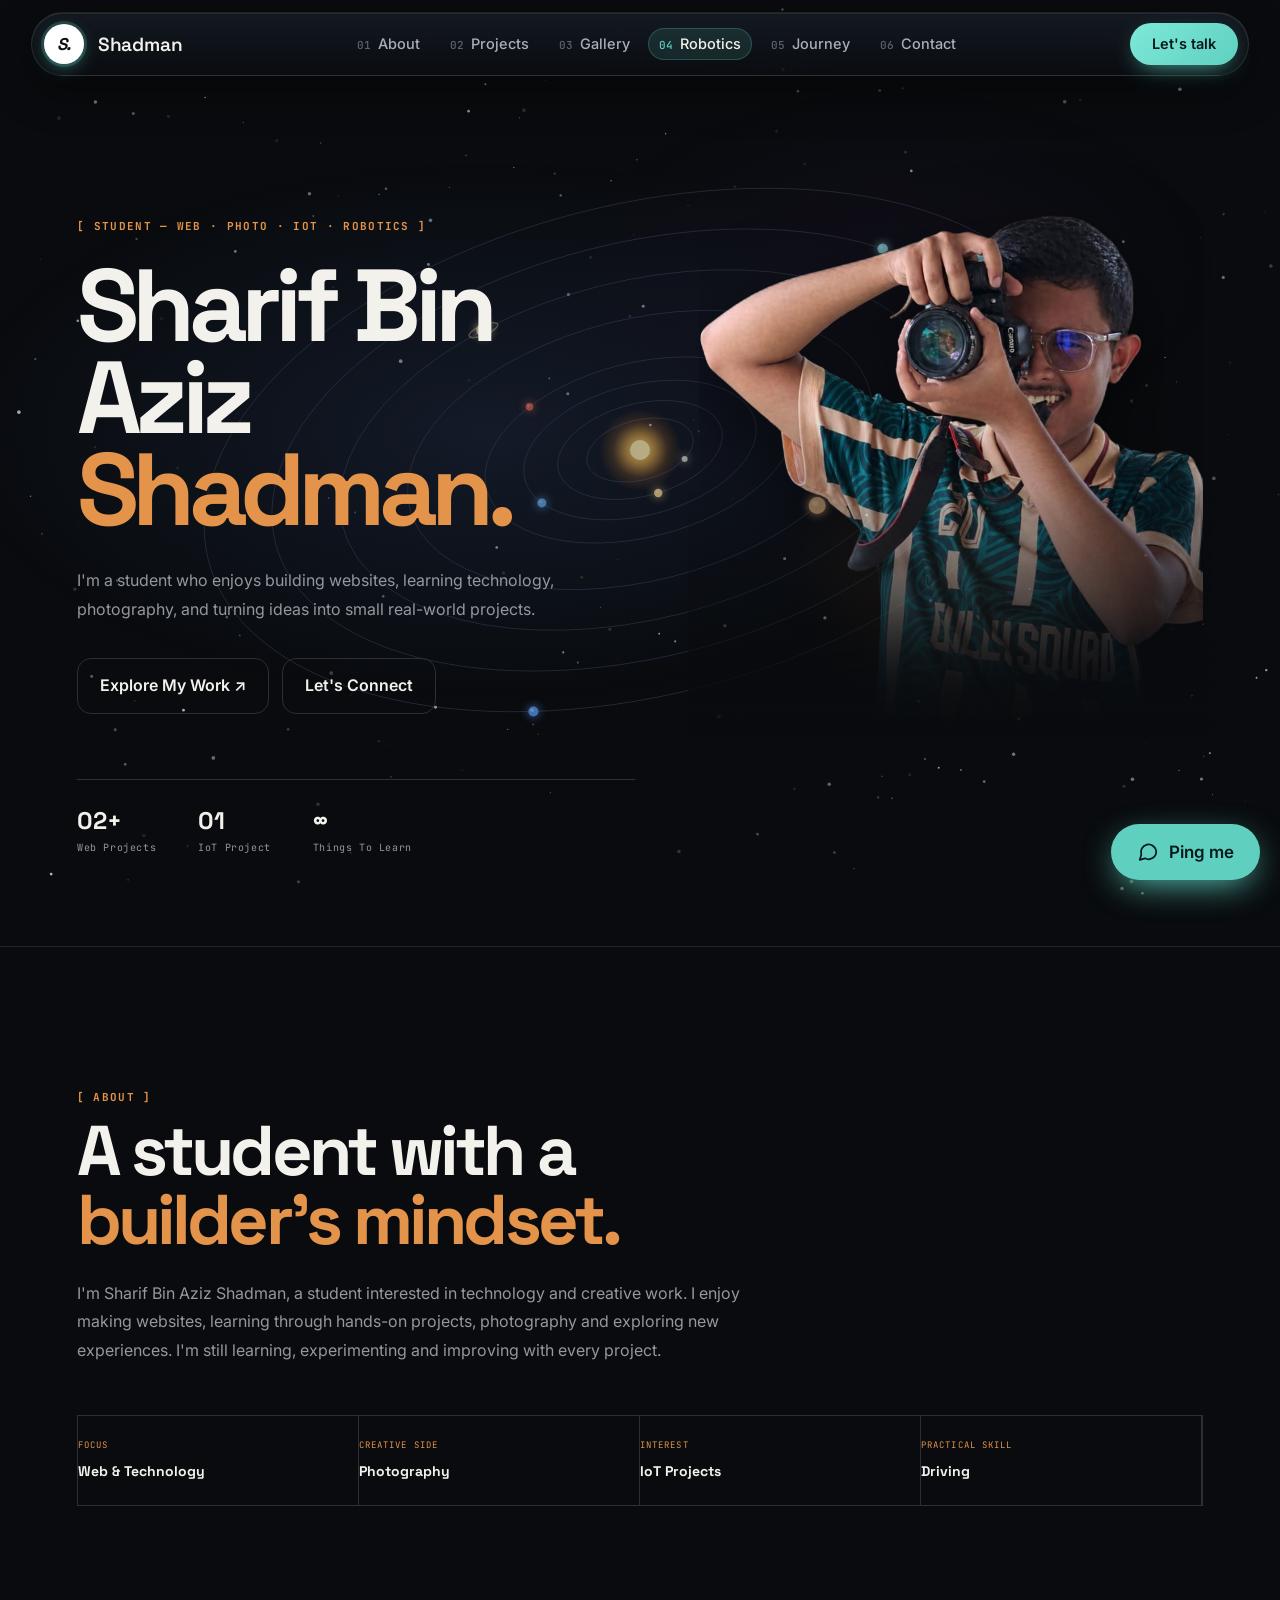
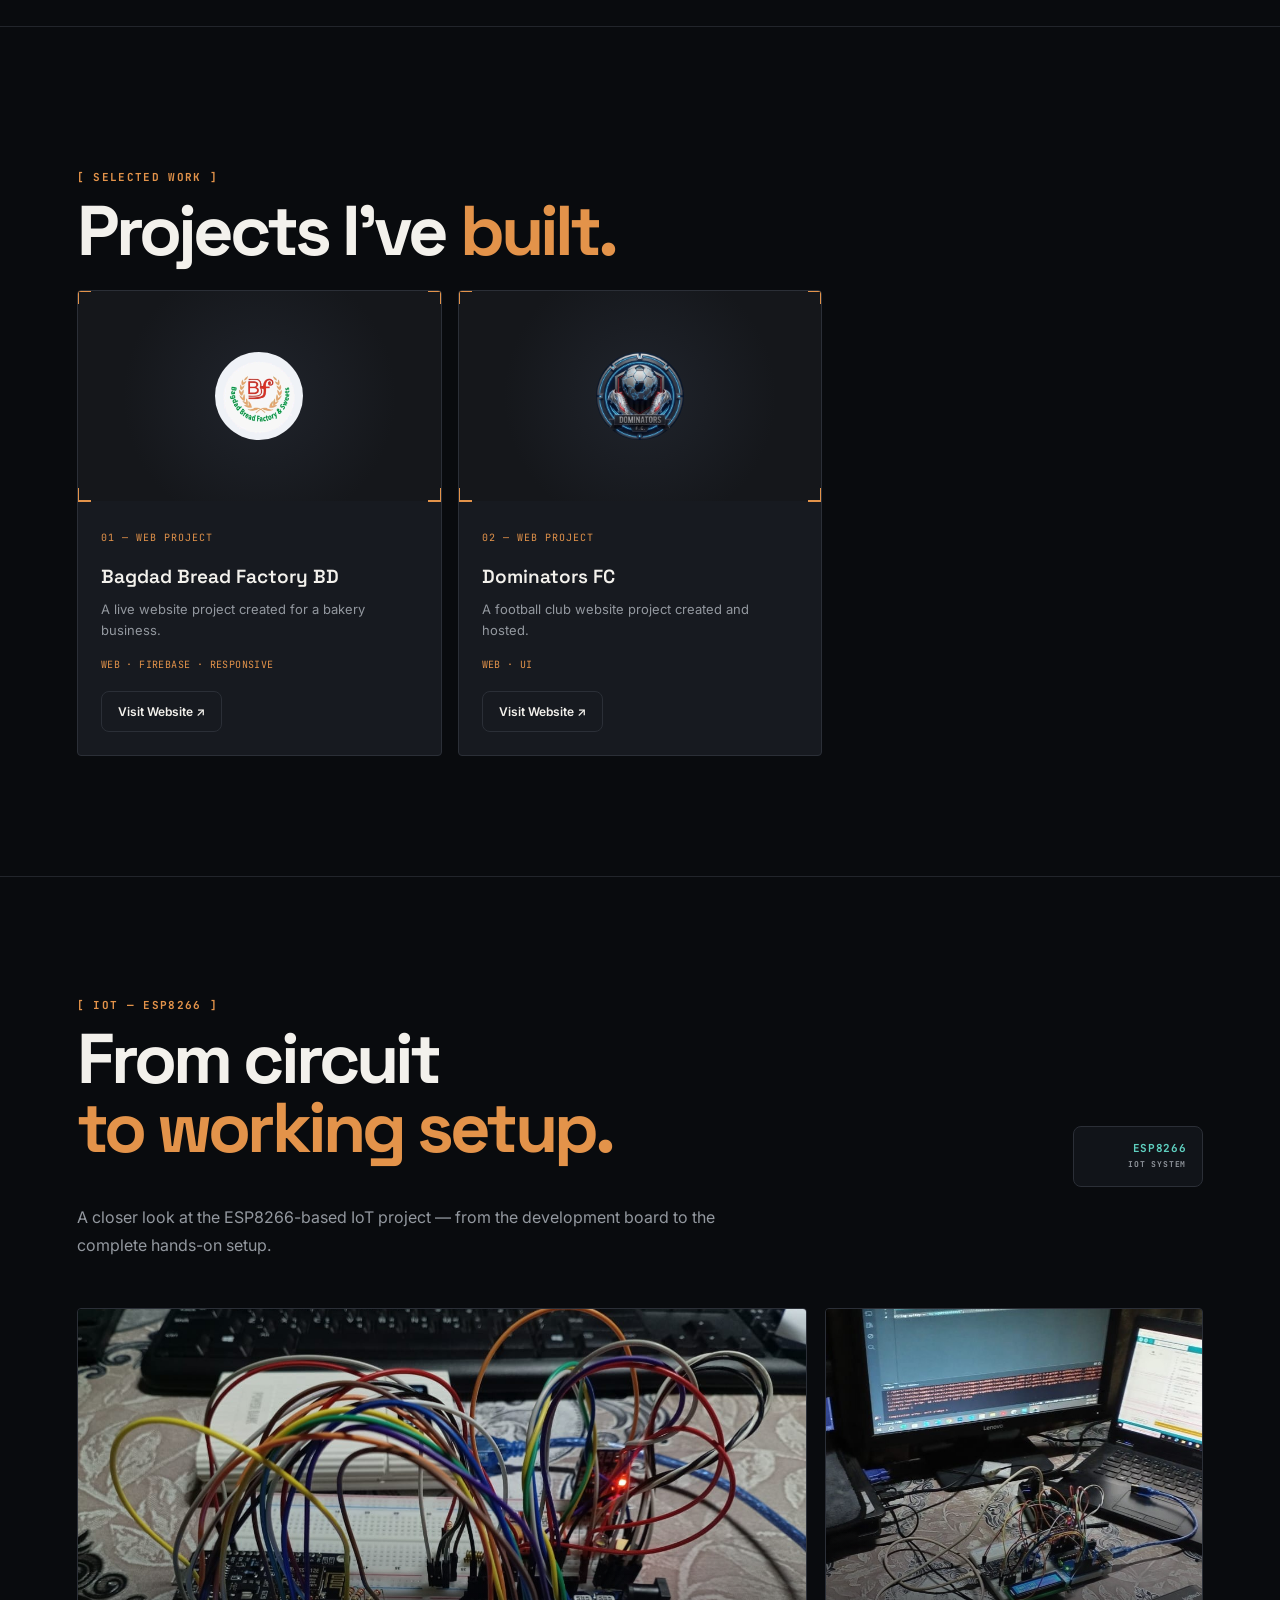
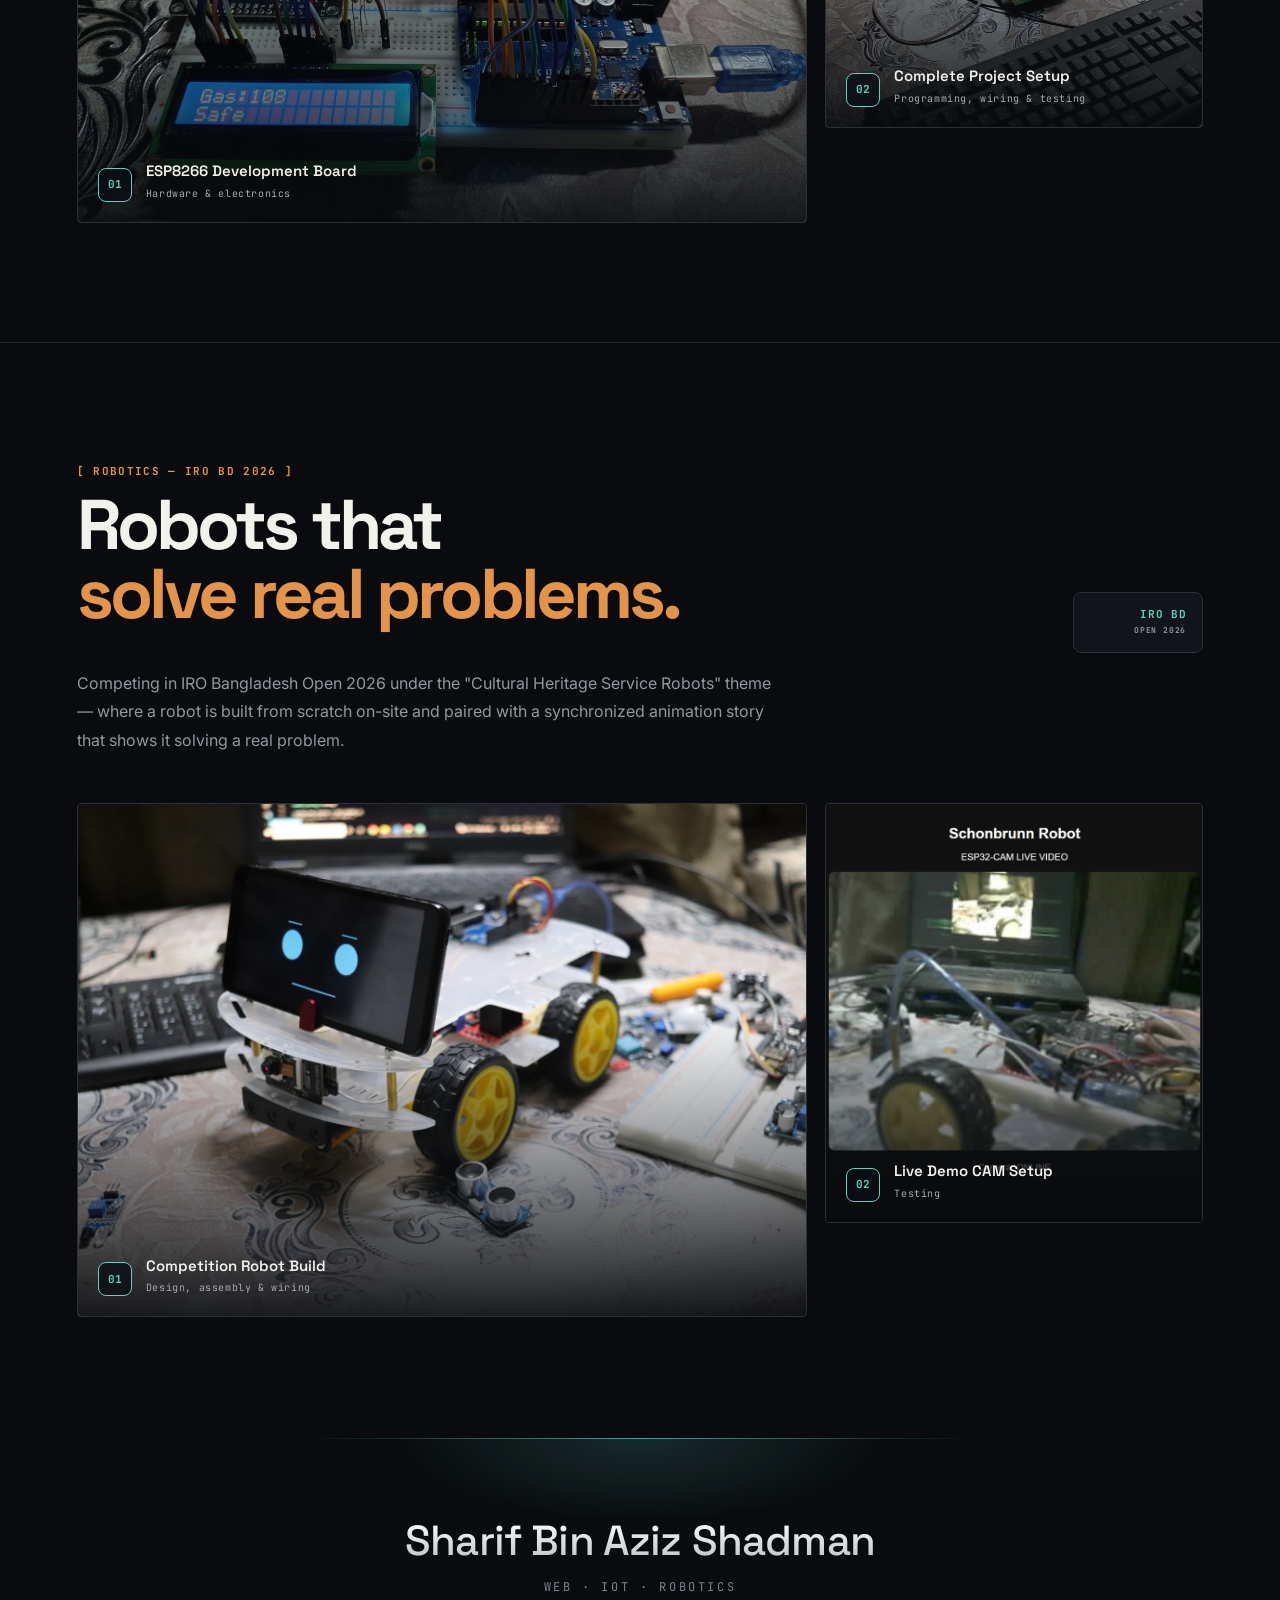
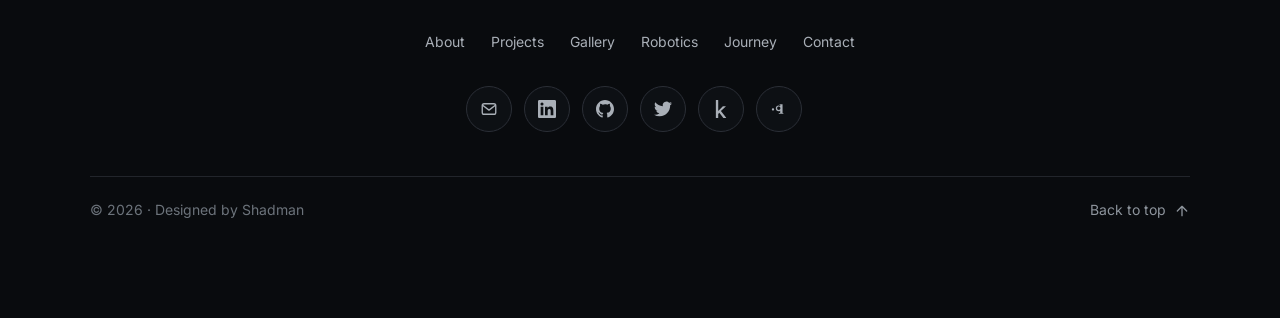
==== Web file/index.html @ 9c775847 "Add files via upload" ====
<!doctype html>
<html lang="en">
<head>
  <meta charset="utf-8">
  <meta
    name="viewport"
    content="width=device-width,initial-scale=1,viewport-fit=cover"
  >

  <!-- SEO Title -->
  <title>Sharif Bin Aziz Shadman · Student · Web, IoT &amp; Robotics</title>

  <!-- SEO Description -->
  <meta
    name="description"
    content="Sharif Bin Aziz Shadman — Student from Bangladesh building websites, IoT projects and robots. Competing in IRO Bangladesh Open 2026 with a heritage service robot."
  >

  <!-- Keywords -->
  <meta
    name="keywords"
    content="Sharif Bin Aziz Shadman, Shadman Sharif, Shadman, student, Bangladesh student, web development, web developer, IoT, Internet of Things, robotics, robotics projects, programming, photography, technology projects, portfolio"
  >

  <!-- Author & Robots -->
  <meta name="author" content="Sharif Bin Aziz Shadman">
  <meta name="googlebot" content="index, follow, max-snippet:-1, max-image-preview:large, max-video-preview:-1">
  <meta name="bingbot" content="index, follow">
  <meta name="theme-color" content="#121417">
  <meta name="color-scheme" content="dark">
  <meta name="format-detection" content="telephone=no">
  <meta
    name="robots"
    content="index, follow, max-image-preview:large"
  >

  <!-- Canonical URL -->
  <link
    rel="canonical"
    href="https://sharifbinaziz.web.app/"
  >
  <!-- Site favicon: one stable, crawlable PNG URL for search engines and browsers -->
  <link rel="icon" type="image/png" sizes="192x192" href="/favicon.png">
  <link rel="icon" type="image/png" sizes="48x48" href="/img/favicon-48.png">
  <link rel="shortcut icon" href="/favicon.ico">
  <link rel="apple-touch-icon" sizes="180x180" href="/img/apple-touch-icon.png">
<!-- Open Graph -->
  <meta property="og:type" content="profile">
  <meta
    property="og:title"
    content="Sharif Bin Aziz Shadman · Student · Web, IoT &amp; Robotics"
  >
  <meta
    property="og:description"
    content="Sharif Bin Aziz Shadman — Student from Bangladesh building websites, IoT projects and robots. Competing in IRO Bangladesh Open 2026 with a heritage service robot."
  >
  <meta
    property="og:image"
    content="https://sharifbinaziz.web.app/img/profile-transparent.webp"
  >
  <meta
    property="og:url"
    content="https://sharifbinaziz.web.app/"
  >
  <meta
    property="og:site_name"
    content="Sharif Bin Aziz Shadman"
  >
  <meta property="og:locale" content="en_US">
  <meta property="profile:first_name" content="Sharif Bin Aziz">
  <meta property="profile:last_name" content="Shadman">

  <!-- Twitter / X -->
  <meta
    name="twitter:card"
    content="summary_large_image"
  >
  <meta
    name="twitter:title"
    content="Sharif Bin Aziz Shadman · Student · Web, IoT &amp; Robotics"
  >
  <meta
    name="twitter:description"
    content="Sharif Bin Aziz Shadman — Student from Bangladesh building websites, IoT projects and robots. Competing in IRO Bangladesh Open 2026 with a heritage service robot."
  >
  <meta
    name="twitter:image"
    content="https://sharifbinaziz.web.app/img/profile-transparent.webp"
  >

  <!-- Google Fonts -->
  <link rel="preconnect" href="https://fonts.googleapis.com">
  <link rel="preconnect" href="https://fonts.gstatic.com" crossorigin>

  <link
    href="https://fonts.googleapis.com/css2?family=Inter:wght@400;500;600;700&family=Space+Grotesk:wght@500;600;700&family=JetBrains+Mono:wght@400;500;700&display=swap"
    rel="stylesheet"
  >

  <!-- Main CSS -->
  <link
    rel="stylesheet"
    href="css/style.css"
  >
<link rel="stylesheet" href="css/chrome.css">

  <!-- Person Structured Data -->
  <script type="application/ld+json">
  {
    "@context": "https://schema.org",
    "@type": "Person",
    "@id": "https://sharifbinaziz.web.app/#person",
    "name": "Sharif Bin Aziz Shadman",
    "alternateName": ["Shadman Sharif", "Shadman"],
    "url": "https://sharifbinaziz.web.app/",
    "mainEntityOfPage": {"@id": "https://sharifbinaziz.web.app/#profile"},
    "image": "https://sharifbinaziz.web.app/img/profile.jpg",
    "jobTitle": "Student",
    "nationality": {"@type": "Country", "name": "Bangladesh"},
    "address": {"@type": "PostalAddress", "addressCountry": "BD"},
    "description": "Student from Bangladesh interested in web development, IoT, robotics, photography, and technology projects.",
    "knowsAbout": [
      "Web development",
      "Internet of Things",
      "Robotics",
      "Programming",
      "Photography",
      "Technology projects"
    ],
    "sameAs": [
      "https://github.com/shadman-sharif",
      "https://www.linkedin.com/in/shadmansharif20",
      "https://x.com/shadmansuiii"
    ]
  }
  </script>

  <!-- Portfolio / project structured data -->
  <script type="application/ld+json">
  {
    "@context": "https://schema.org",
    "@type": "ProfilePage",
    "@id": "https://sharifbinaziz.web.app/#profile",
    "url": "https://sharifbinaziz.web.app/",
    "name": "Sharif Bin Aziz Shadman Portfolio",
    "dateModified": "2026-09-24",
    "isPartOf": {"@id": "https://sharifbinaziz.web.app/#website"},
    "mainEntity": {"@id": "https://sharifbinaziz.web.app/#person"}
  }
  </script>

  <!-- Website Structured Data -->
  <script type="application/ld+json">
  {
    "@context": "https://schema.org",
    "@type": "WebSite",
    "@id": "https://sharifbinaziz.web.app/#website",
    "url": "https://sharifbinaziz.web.app/",
    "name": "Sharif Bin Aziz Shadman",
    "alternateName": [
      "Shadman Sharif",
      "Shadman",
      "sharifbinaziz.web.app"
    ],
    "inLanguage": "en",
    "publisher": {"@id": "https://sharifbinaziz.web.app/#person"},
    "description": "Sharif Bin Aziz Shadman — Student from Bangladesh building websites, IoT projects and robots."
  }
  </script>

</head>
<body>
<a class="skip-link" href="#main-content">Skip to content</a>

<div id="progress"></div>
<div class="grid-bg"></div>
<canvas id="network"></canvas>
<div class="space-bg" aria-hidden="true"></div>

<header class="site-header">
  <div class="site-header__bar">
    <a class="site-brand" href="#home" aria-label="Sharif Shadman, home">
      <span class="site-brand__mark" aria-hidden="true">S.</span>
      <span class="site-brand__name">Shadman</span>
      <span class="site-brand__tag">WEB · IOT</span>
    </a>
    <nav class="site-nav" id="site-navigation" aria-label="Main"><a href="#about"><span>01</span>About</a><a href="#projects"><span>02</span>Projects</a><a href="journey.html#gallery"><span>03</span>Gallery</a><a href="#robotics"><span>04</span>Robotics</a><a href="journey.html#articles"><span>05</span>Journey</a><a href="#contact"><span>06</span>Contact</a><a class="site-nav__cta" href="#contact">Let's talk</a></nav>
    <a class="site-cta" href="#contact">Let's talk</a>
    <button class="site-toggle" type="button" aria-label="Open navigation menu" aria-expanded="false" aria-controls="site-navigation">
      <svg class="bars" viewBox="0 0 24 24" fill="none" stroke="currentColor" stroke-width="2" stroke-linecap="round"><path d="M4 7h16M4 12h16M4 17h16"/></svg>
      <svg class="x" viewBox="0 0 24 24" fill="none" stroke="currentColor" stroke-width="2" stroke-linecap="round"><path d="m6 6 12 12M18 6 6 18"/></svg>
    </button>
  </div>
</header>


<main id="main-content">
<section id="home" class="hero">

<div class="hero-copy">
<p class="eyebrow">[ STUDENT — WEB · PHOTO · IOT · ROBOTICS ]</p>
<h1>Sharif Bin Aziz<br><span>Shadman.</span></h1>
<p class="lead">I'm a student who enjoys building websites, learning technology, photography, and turning ideas into small real-world projects.</p>
<div class="actions"><a class="btn primary" href="#projects">Explore My Work ↗</a><a class="btn ghost" href="#contact">Let's Connect</a></div>
<div class="stats"><div><b>02+</b><span>Web Projects</span></div><div><b>01</b><span>IoT Project</span></div><div><b>∞</b><span>Things To Learn</span></div></div>
</div>
<div class="hero-visual reveal">
<div class="hero-portrait-wrap">
<img class="hero-portrait" src="img/profile-transparent.webp" alt="Sharif Bin Aziz Shadman holding a camera" fetchpriority="high" decoding="async">
</div>
</div>
</section>

<section id="about" class="section reveal"><p class="eyebrow">[ ABOUT ]</p><h2>A student with a<br><span>builder's mindset.</span></h2>
<p class="wide">I'm Sharif Bin Aziz Shadman, a student interested in technology and creative work. I enjoy making websites, learning through hands-on projects, photography and exploring new experiences. I'm still learning, experimenting and improving with every project.</p>
<div class="info"><div><small>FOCUS</small><b>Web &amp; Technology</b></div><div><small>CREATIVE SIDE</small><b>Photography</b></div><div><small>INTEREST</small><b>IoT Projects</b></div><div><small>PRACTICAL SKILL</small><b>Driving</b></div></div></section>

<section id="projects" class="section">
<p class="eyebrow reveal">[ SELECTED WORK ]</p>
<h2 class="reveal">Projects I've <span>built.</span></h2>
<div class="projects">
<article class="project reveal">
<div class="art"><img loading="lazy" decoding="async" src="img/bagdad-bread-factory-logo.png" alt="Bagdad Bread Factory & Sweets logo" style="width:88px;height:88px;object-fit:contain;border-radius:50%">
<span class="corner tl"></span><span class="corner tr"></span><span class="corner bl"></span><span class="corner br"></span></div>
<div class="body">
<small>01 — WEB PROJECT</small>
<h3>Bagdad Bread Factory BD</h3>
<p>A live website project created for a bakery business.</p>
<div class="tags">WEB · FIREBASE · RESPONSIVE</div>
<a class="proj-btn" href="https://bagdadbreadfactorybd.web.app/" target="_blank" rel="noopener">Visit Website ↗</a>
</div>
</article>
<article class="project reveal">
<div class="art"><img loading="lazy" decoding="async" src="img/dominators-fc-logo.jpg" alt="Dominators FC logo" style="width:88px;height:88px;object-fit:cover;border-radius:50%">
<span class="corner tl"></span><span class="corner tr"></span><span class="corner bl"></span><span class="corner br"></span></div>
<div class="body">
<small>02 — WEB PROJECT</small>
<h3>Dominators FC</h3>
<p>A football club website project created and hosted.</p>
<div class="tags">WEB · UI</div>
<a class="proj-btn" href="https://dominatorsfcbd.web.app/" target="_blank" rel="noopener">Visit Website ↗</a>
</div>
</article>
</div>
</section>

<section id="iot-showcase" class="section iot-showcase">
<div class="iot-heading reveal">
<div><p class="eyebrow cyan-text">[ IOT — ESP8266 ]</p><h2>From circuit<br><span>to working setup.</span></h2></div>
<div class="iot-label">ESP8266<br><span>IOT SYSTEM</span></div>
</div>
<p class="wide reveal">A closer look at the ESP8266-based IoT project — from the development board to the complete hands-on setup.</p>
<div class="iot-gallery">
<figure class="iot-main reveal">
<div class="iot-image"><img loading="lazy" decoding="async" src="img/iot-esp8266.jpg" alt="IoT development board"></div>
<figcaption><div class="iot-index">01</div><div><b>ESP8266 Development Board</b><small>Hardware &amp; electronics</small></div></figcaption>
</figure>
<figure class="iot-side reveal">
<div class="iot-image"><img loading="lazy" decoding="async" src="img/iot-project-setup.jpg" alt="IoT project setup with computer and electronics"></div>
<figcaption><div class="iot-index">02</div><div><b>Complete Project Setup</b><small>Programming, wiring &amp; testing</small></div></figcaption>
</figure>
</div>
</section>

<section id="robotics" class="section iot-showcase">
<div class="iot-heading reveal">
<div><p class="eyebrow cyan-text">[ ROBOTICS — IRO BD 2026 ]</p><h2>Robots that<br><span>solve real problems.</span></h2></div>
<div class="iot-label">IRO BD<br><span>OPEN 2026</span></div>
</div>
<p class="wide reveal">Competing in IRO Bangladesh Open 2026 under the "Cultural Heritage Service Robots" theme — where a robot is built from scratch on-site and paired with a synchronized animation story that shows it solving a real problem.</p>
<div class="iot-gallery">
<figure class="iot-main reveal">
<div class="iot-image"><img loading="lazy" decoding="async" src="img/robotics-build.jpg" alt="Robotics competition build in progress"></div>
<figcaption><div class="iot-index">01</div><div><b>Competition Robot Build</b><small>Design, assembly &amp; wiring</small></div></figcaption>
</figure>
<figure class="iot-side reveal">
<div class="iot-image"><img loading="lazy" decoding="async" src="img/robotics-demo.jpg" alt="Robotics project demo setup"></div>
<figcaption><div class="iot-index">02</div><div><b>Live Demo CAM Setup</b><small>Testing</small></div></figcaption>
</figure>
</div>
</section>







</main>
<footer class="site-footer" id="contact">

  <p class="site-footer__name">Sharif Bin Aziz Shadman</p>
  <p class="site-footer__role">Web · IoT · Robotics</p>
 
  <nav class="site-footer__nav" aria-label="Footer"><a href="#about">About</a><a href="#projects">Projects</a><a href="journey.html#gallery">Gallery</a><a href="#robotics">Robotics</a><a href="journey.html#articles">Journey</a><a href="#contact">Contact</a></nav>
  <ul class="site-footer__social"><li><a href="mailto:sha.dmanspie@gmail.com" aria-label="Email"><svg viewBox="0 0 24 24" fill="none" stroke="currentColor" stroke-width="1.8" stroke-linecap="round" stroke-linejoin="round" aria-hidden="true"><rect x="3" y="5" width="18" height="14" rx="2.5"/><path d="m3.5 7 8.5 6.5L20.5 7"/></svg></a></li><li><a href="https://www.linkedin.com/in/shadmansharif20" target="_blank" rel="noopener noreferrer" aria-label="LinkedIn"><svg viewBox="0 0 24 24"  fill="currentColor" aria-hidden="true"><path d="M20.447 20.452h-3.554v-5.569c0-1.328-.027-3.037-1.852-3.037-1.853 0-2.136 1.445-2.136 2.939v5.667H9.351V9h3.414v1.561h.046c.477-.9 1.637-1.85 3.37-1.85 3.601 0 4.267 2.37 4.267 5.455v6.286zM5.337 7.433a2.062 2.062 0 01-2.063-2.065 2.064 2.064 0 112.063 2.065zm1.782 13.019H3.555V9h3.564v11.452zM22.225 0H1.771C.792 0 0 .774 0 1.729v20.542C0 23.227.792 24 1.771 24h20.451C23.2 24 24 23.227 24 22.271V1.729C24 .774 23.2 0 22.222 0h.003z"/></svg></a></li><li><a href="https://github.com/shadman-sharif" target="_blank" rel="noopener noreferrer" aria-label="GitHub"><svg viewBox="0 0 24 24"  fill="currentColor" aria-hidden="true"><path d="M12 0C5.374 0 0 5.373 0 12c0 5.302 3.438 9.8 8.207 11.387.599.111.793-.261.793-.577v-2.234c-3.338.726-4.033-1.416-4.033-1.416-.546-1.387-1.333-1.756-1.333-1.756-1.089-.745.083-.729.083-.729 1.205.084 1.839 1.237 1.839 1.237 1.07 1.834 2.807 1.304 3.492.997.107-.775.418-1.305.762-1.604-2.665-.305-5.467-1.334-5.467-5.931 0-1.311.469-2.381 1.236-3.221-.124-.303-.535-1.524.117-3.176 0 0 1.008-.322 3.301 1.23A11.509 11.509 0 0112 5.803c1.02.005 2.047.138 3.006.404 2.291-1.552 3.297-1.23 3.297-1.23.653 1.653.242 2.874.118 3.176.77.84 1.235 1.911 1.235 3.221 0 4.609-2.807 5.624-5.479 5.921.43.372.823 1.102.823 2.222v3.293c0 .319.192.694.801.576C20.566 21.797 24 17.3 24 12c0-6.627-5.373-12-12-12z"/></svg></a></li><li><a href="https://x.com/shadmansuiii" target="_blank" rel="noopener noreferrer" aria-label="X (Twitter)"><svg viewBox="0 0 24 24"  fill="currentColor" aria-hidden="true"><path d="M23.953 4.57a10 10 0 01-2.825.775 4.958 4.958 0 002.163-2.723c-.951.555-2.005.959-3.127 1.184a4.92 4.92 0 00-8.384 4.482C7.69 8.095 4.067 6.13 1.64 3.162a4.822 4.822 0 00-.666 2.475c0 1.71.87 3.213 2.188 4.096a4.904 4.904 0 01-2.228-.616v.06a4.923 4.923 0 003.946 4.827 4.996 4.996 0 01-2.212.085 4.936 4.936 0 004.604 3.417 9.867 9.867 0 01-6.102 2.105c-.39 0-.779-.023-1.17-.067a13.995 13.995 0 007.557 2.209c9.053 0 13.998-7.496 13.998-13.985 0-.21 0-.42-.015-.63A9.935 9.935 0 0024 4.59z"/></svg></a></li><li><a href="https://www.kaggle.com/shadmanspie" target="_blank" rel="noopener noreferrer" aria-label="Kaggle"><svg viewBox="0 0 24 24"  fill="currentColor" aria-hidden="true"><path d="M18.825 23.859c-.022.092-.117.141-.281.141h-3.139c-.187 0-.351-.082-.492-.248l-5.178-6.589-1.448 1.374v5.111c0 .235-.117.352-.351.352H5.505c-.236 0-.354-.117-.354-.352V.353c0-.236.118-.353.354-.353h2.431c.234 0 .351.117.351.353v14.343l6.203-6.272c.165-.165.33-.246.492-.246h3.239c.093 0 .168.028.217.085.049.056.068.119.056.187-.012.093-.057.168-.135.223l-6.443 6.12 6.771 8.507c.056.079.085.15.085.22z"/></svg></a></li><li><a href="https://www.fiverr.com/sha_dmanspie" target="_blank" rel="noopener noreferrer" aria-label="Fiverr"><svg viewBox="0 0 24 24"  fill="currentColor" aria-hidden="true"><path d="M16.409 5.501h-3.874v.97h1.073v1.472c-.615-.452-1.337-.68-2.167-.68-1.032 0-1.91.36-2.635 1.081-.724.72-1.086 1.638-1.086 2.752 0 1.125.362 2.047 1.086 2.766.725.72 1.603 1.08 2.635 1.08.83 0 1.552-.225 2.167-.676v2.52c0 .19-.078.352-.234.486-.156.134-.348.201-.576.201h-1.068v.97h6.102v-.97h-1.073V5.501zm-4.728 7.69c-.615 0-1.13-.214-1.545-.642-.415-.428-.622-.97-.622-1.625 0-.655.207-1.196.622-1.624.415-.428.93-.642 1.545-.642.616 0 1.131.214 1.546.642.415.428.622.969.622 1.624 0 .655-.207 1.197-.622 1.625-.415.428-.93.642-1.546.642zM5.5 12.5c0 .827-.673 1.5-1.5 1.5S2.5 13.327 2.5 12.5 3.173 11 4 11s1.5.673 1.5 1.5z"/></svg></a></li><li></a></li></ul>
  <div class="site-footer__bottom"><p class="site-footer__copy">© 2026 · Designed by Shadman</p><a class="site-footer__top" href="#" data-top aria-label="Back to top">Back to top <svg viewBox="0 0 24 24" fill="none" stroke="currentColor" stroke-width="2" stroke-linecap="round" stroke-linejoin="round" aria-hidden="true"><path d="M12 19V5M5 12l7-7 7 7"/></svg></a></div>
</footer>
<a class="ping-me" href="https://wa.me/8801611683303" target="_blank" rel="noopener noreferrer">
  <svg viewBox="0 0 24 24" fill="none" stroke="currentColor" stroke-width="1.9" stroke-linecap="round" stroke-linejoin="round" aria-hidden="true"><path d="M21 11.5a8.4 8.4 0 0 1-12.3 7.4L3 20.5l1.7-5.5A8.4 8.4 0 1 1 21 11.5Z"/></svg>
  Ping me
</a>
<script src="js/script.js"></script>
<script src="js/chrome.js"></script>
</body>
</html>
---- Web file/css/style.css ----
:root{
  --bg:#090b0e;--panel:#111419;--panel-alt:#171a20;--line:#2b2f37;--line-soft:#22252b;
  --ink:#f3f1ec;--muted:#93989f;
  --copper:#e3934a;--cyan:#5fd0c0;
  --display:'Space Grotesk',Arial,sans-serif;--body:'Inter',Arial,sans-serif;--mono:'JetBrains Mono',monospace;
}
*{box-sizing:border-box}html{scroll-behavior:smooth}
body{margin:0;background:var(--bg);color:var(--ink);font-family:var(--body);line-height:1.6;overflow-x:hidden}
a{color:inherit;text-decoration:none}img{max-width:100%;display:block}
#progress{position:fixed;top:0;left:0;height:2px;width:0;background:var(--copper);z-index:100;box-shadow:0 0 14px var(--copper)}
.grid-bg{display:none!important}

/* Solar system canvas */
#network{
  position:fixed!important;inset:0!important;width:100%!important;height:100%!important;
  z-index:0!important;pointer-events:none!important;opacity:1!important;
  mix-blend-mode:normal!important;display:block!important;
}

/* Soft space wash behind planets */
.space-bg{
  position:fixed;inset:0;z-index:0;pointer-events:none;overflow:hidden;
  background:
    radial-gradient(ellipse 70% 50% at 38% 48%,rgba(40,55,90,.35),transparent 60%),
    radial-gradient(ellipse 50% 40% at 70% 30%,rgba(60,40,90,.15),transparent 50%);
}
.space-bg .stars,
.space-bg .nebula,
.space-bg .shooting-star{display:none}

.nav,main,footer,.hero,.section{position:relative;z-index:1}
.nav{z-index:50!important}

.nav{height:76px;position:sticky;top:0;z-index:50;padding:0 7%;display:flex;align-items:center;justify-content:space-between;background:#090b0ecc;backdrop-filter:blur(18px);border-bottom:1px solid var(--line-soft)}
.brand{font-family:var(--display);font-weight:700;letter-spacing:.1em;font-size:15px}
.brand span{color:var(--copper)}
.nav nav{display:flex;gap:28px;color:var(--muted);font-size:13px;font-family:var(--mono)}
.nav nav a:hover{color:var(--copper)}
.menu{display:none;background:none;border:0;color:var(--ink);font-size:23px}

/* ---------- Hero ---------- */
.hero{min-height:calc(100vh - 76px);padding:85px 8%;display:grid;grid-template-columns:1.15fr .85fr;align-items:center;gap:50px}
.status{display:inline-flex;gap:9px;align-items:center;padding:7px 11px;border:1px solid var(--line);border-radius:99px;color:var(--muted);font-size:10px;font-family:var(--mono);letter-spacing:.1em}
.status i{width:6px;height:6px;border-radius:50%;background:var(--cyan);box-shadow:0 0 12px var(--cyan);animation:pulse 1.8s infinite}
.eyebrow{font-family:var(--mono);font-size:11px;letter-spacing:.08em;color:var(--copper);font-weight:500;margin:22px 0 10px}
.eyebrow.cyan-text{color:var(--cyan)}
.hero h1{font-family:var(--display);font-weight:700;font-size:clamp(48px,7.5vw,92px);line-height:.98;letter-spacing:-.03em;margin:14px 0}
.hero h1 span,h2 span{color:var(--copper)}
.lead,.wide{max-width:790px;color:var(--muted);font-size:16px}
.actions{display:flex;gap:13px;margin:30px 0;flex-wrap:wrap}
.btn{padding:13px 20px;border:1px solid var(--line);border-radius:8px;font-weight:600;font-size:13px;transition:.3s}
.btn:hover,.card:hover,.project:hover{transform:translateY(-6px)}
.primary{background:transparent;color:var(--ink);border-color:var(--line)}
.ghost:hover{border-color:var(--copper);color:var(--copper)}
.stats{display:flex;gap:42px;margin-top:48px;flex-wrap:wrap}
.stats div{display:flex;flex-direction:column}
.stats b{font-family:var(--display);font-size:24px}
.stats span{font-family:var(--mono);font-size:10px;color:var(--muted);letter-spacing:.06em}

.hero-visual{display:flex;flex-direction:column;align-items:center;gap:22px}/* ---------- Frame component (signature element) ---------- */
.frame{position:relative;border:1px solid var(--line);border-radius:8px;background:var(--panel);padding:10px;box-shadow:0 22px 45px rgba(0,0,0,.35)}
.frame-img{border-radius:3px;overflow:hidden;background:#0d0f12}
.frame-img img{width:100%;height:100%;object-fit:cover;display:block}
.corner{position:absolute;width:14px;height:14px;pointer-events:none;--cc:var(--copper)}
.corner.tl{top:-1px;left:-1px;border-top:2px solid var(--cc);border-left:2px solid var(--cc)}
.corner.tr{top:-1px;right:-1px;border-top:2px solid var(--cc);border-right:2px solid var(--cc)}
.corner.bl{bottom:-1px;left:-1px;border-bottom:2px solid var(--cc);border-left:2px solid var(--cc)}
.corner.br{bottom:-1px;right:-1px;border-bottom:2px solid var(--cc);border-right:2px solid var(--cc)}
.frame--cyan .corner{--cc:var(--cyan)}
.frame-cap{display:flex;gap:12px;align-items:flex-start;margin-top:12px;padding-top:10px;border-top:1px dashed var(--line)}
.frame-cap.simple{justify-content:space-between;align-items:baseline}
.frame-cap.simple span{font-family:var(--mono);font-size:10px;letter-spacing:.08em;color:var(--muted)}
.frame-cap.simple b{font-family:var(--display);font-size:13px;font-weight:600;color:var(--ink)}
.fc-index{font-family:var(--mono);font-size:11px;color:var(--copper);font-weight:700;flex:0 0 auto}
.frame--cyan .fc-index{color:var(--cyan)}
.fc-text b{display:block;font-family:var(--display);font-size:14px;font-weight:600;color:var(--ink)}
.fc-text small{display:block;margin-top:3px;font-family:var(--mono);font-size:9px;letter-spacing:.07em;color:var(--muted);text-transform:uppercase}

.hero-frame{width:clamp(250px,30vw,340px);transform:rotate(-2deg);transition:transform .5s ease}
.hero-frame:hover{transform:rotate(0)}
.hero-frame .frame-img{aspect-ratio:4/5}

.contact-frame{width:clamp(150px,18vw,200px);transform:rotate(2deg);transition:transform .5s ease;flex:0 0 auto}
.contact-frame:hover{transform:rotate(0)}
.contact-frame .frame-img{aspect-ratio:4/5}

/* ---------- Sections ---------- */
.section{padding:110px 8%;border-top:1px solid var(--line-soft)}
.section h2{font-family:var(--display);font-weight:700;font-size:clamp(34px,4.6vw,58px);line-height:1.04;letter-spacing:-.02em;margin:8px 0 27px}
.info{display:grid;grid-template-columns:repeat(4,1fr);margin-top:52px;border:1px solid var(--line)}
.info div{padding:24px;border-right:1px solid var(--line)}
.info small{display:block;color:var(--muted);font-family:var(--mono);font-size:9px;letter-spacing:.12em}
.info b{display:block;margin-top:8px;font-size:14px}
.cards,.projects{display:grid;grid-template-columns:repeat(3,1fr);gap:14px}

.tag{display:inline-block;font-family:var(--mono);font-size:10px;font-weight:700;letter-spacing:.06em;color:var(--copper)}
.tag.cyan{color:var(--cyan)}
.tag.neutral{color:var(--muted)}

.edu-grid{display:grid;grid-template-columns:repeat(2,1fr);gap:18px;margin-top:45px}
.edu-card{border:1px solid var(--line);background:var(--panel);border-radius:10px;padding:28px;transition:.3s}
.edu-card:hover{transform:translateY(-6px);border-color:#3a4048}
.edu-card h3{font-family:var(--display);font-size:21px;margin:34px 0 10px;font-weight:600}
.edu-card p{color:var(--muted);font-size:14px;margin:0;line-height:1.65}

.card,.project{border:1px solid var(--line);background:var(--panel);border-radius:10px;transition:.3s;overflow:hidden}
.card{min-height:210px;padding:24px}
.card h3{font-family:var(--display);font-size:18px;margin:42px 0 5px;font-weight:600}
.card p,.project p{color:var(--muted);font-size:13px;margin:0}
.project{background:var(--panel-alt)}
.art{height:210px;display:grid;place-items:center;background:radial-gradient(circle,#20242c,#15171b 65%);position:relative}
.body{padding:23px}
.project small{font-family:var(--mono);font-size:10px;color:var(--muted);letter-spacing:.1em}
.project h3{font-family:var(--display);font-size:19px;margin:14px 0 7px;font-weight:600}
.tags{margin-top:16px;color:var(--muted);font-family:var(--mono);font-size:10px;letter-spacing:.04em}
.proj-btn{display:inline-flex;align-items:center;gap:6px;margin-top:18px;padding:10px 16px;border:1px solid var(--line);border-radius:8px;font-size:12px;font-weight:600;color:var(--ink);transition:.3s}
.proj-btn:hover{background:var(--copper);border-color:var(--copper);color:#191008;transform:translateY(-3px)}

/* ---------- Timeline ---------- */
.timeline{max-width:800px;border-left:1px solid var(--line);margin-top:45px}
.timeline>div{padding:0 0 40px 32px;position:relative}
.timeline>div:before{content:"";position:absolute;left:-4px;top:5px;width:7px;height:7px;background:var(--copper);border-radius:50%;box-shadow:0 0 15px var(--copper)}
.timeline>div.digital:before{background:var(--cyan);box-shadow:0 0 15px var(--cyan)}
.timeline b{font-family:var(--mono);font-size:11px;color:var(--muted)}
.timeline h3{font-family:var(--display);margin:4px 0 5px;font-weight:600;font-size:17px}
.timeline p{color:var(--muted);font-size:13px;margin:0}

.learn{display:flex;flex-wrap:wrap;gap:10px;margin-top:38px}
.learn span{padding:11px 15px;border:1px solid var(--line);border-radius:8px;color:var(--muted);font-family:var(--mono);font-size:11px}
.email{display:inline-block;font-family:var(--display);font-size:clamp(24px,3.6vw,46px);font-weight:600;margin:26px 0 30px}
.email:hover{color:var(--copper)}
.socials{display:flex;gap:18px;color:var(--muted);font-family:var(--mono);font-size:12px;flex-wrap:wrap;align-items:center}
.socials a{display:inline-flex;align-items:center;gap:7px;color:var(--muted);text-decoration:none;transition:color .2s ease}
.socials a svg{flex-shrink:0;opacity:.9;transition:opacity .2s ease}
.socials a:hover{color:var(--copper)}
.socials a:hover svg{opacity:1}
.socials a span{line-height:1}
footer{padding:28px 8%;border-top:1px solid var(--line-soft);color:#565b62;font-family:var(--mono);font-size:10px;display:flex;justify-content:space-between;gap:18px;flex-wrap:wrap} footer a{color:inherit} footer a:hover{color:var(--copper)}
.reveal{opacity:1;transform:none;transition:opacity .75s ease,transform .75s ease}.js .reveal:not(.show){opacity:0;transform:translateY(25px)}.reveal.show{opacity:1;transform:none}
@keyframes pulse{50%{opacity:.4;transform:scale(.7)}}

/* ---------- IoT / Robotics showcase ---------- */
.iot-showcase{position:relative}
.iot-heading{display:flex;align-items:flex-end;justify-content:space-between;gap:35px}
.iot-heading .eyebrow{margin-top:0}
.iot-label{min-width:130px;padding:14px 16px;border:1px solid var(--line);border-radius:8px;background:var(--panel);color:var(--cyan);font-family:var(--mono);font-size:11px;line-height:1.4;letter-spacing:.06em;font-weight:700;text-align:right}
.iot-label span{color:var(--muted);font-size:8px;letter-spacing:.1em}
.iot-gallery{display:grid;grid-template-columns:1.45fr .75fr;gap:18px;margin-top:48px}
.iot-gallery figure{margin:0;position:relative;overflow:hidden;border:1px solid var(--line);border-radius:18px;background:var(--panel);box-shadow:0 18px 50px rgba(0,0,0,.28);isolation:isolate}
.iot-gallery .iot-main{aspect-ratio:1.42/1}
.iot-gallery .iot-side{aspect-ratio:.9/1}
.iot-image{position:absolute;inset:0;overflow:hidden}
.iot-gallery img{width:100%;height:100%;object-fit:cover;display:block;transition:transform .8s cubic-bezier(.2,.7,.2,1),filter .8s ease}
.iot-gallery figure:after{content:"";position:absolute;inset:0;background:linear-gradient(180deg,rgba(9,10,12,.05) 35%,rgba(9,10,12,.92) 100%);z-index:1;pointer-events:none}
.iot-gallery figure:hover img{transform:scale(1.045);filter:brightness(1.08)}
.iot-gallery figcaption{position:absolute;left:20px;right:20px;bottom:20px;display:flex;align-items:flex-end;gap:14px;z-index:2}
.iot-index{width:34px;height:34px;display:grid;place-items:center;flex:0 0 34px;border:1px solid var(--cyan);border-radius:8px;background:#0b0e13cc;color:var(--cyan);font-family:var(--mono);font-size:11px;font-weight:700;backdrop-filter:blur(10px)}
.iot-gallery figcaption b{display:block;font-family:var(--display);font-size:15px;font-weight:600;line-height:1.25;color:var(--ink)}
.iot-gallery figcaption small{display:block;margin-top:5px;font-family:var(--mono);color:#a7abb1;font-size:10px;letter-spacing:.06em}
@media(max-width:850px){.iot-gallery .iot-main,.iot-gallery .iot-side{aspect-ratio:1.3/1}}
@media(hover:none){.iot-gallery figure:hover img{transform:none;filter:none}}

/* ---------- Contact ---------- */
.contact-grid{display:flex;justify-content:space-between;align-items:flex-end;gap:40px;flex-wrap:wrap}

/* ---------- Responsive ---------- */
@media(max-width:850px){
  .nav{padding:0 6%}.nav nav{display:none}.menu{display:block}
  .nav nav.open{display:flex;position:absolute;right:6%;top:68px;flex-direction:column;padding:12px;background:var(--panel);border:1px solid var(--line);border-radius:10px}
  .nav nav.open a{padding:9px 13px}
  .hero{grid-template-columns:1fr;padding:70px 6%;min-height:auto;padding-bottom:60px}
  .hero-visual{margin-top:20px}
  .section{padding:80px 6%}
  .cards,.projects{grid-template-columns:1fr}
  .edu-grid{grid-template-columns:1fr}
  .info{grid-template-columns:1fr 1fr}
  .iot-heading{align-items:flex-start;flex-direction:column;gap:16px}
  .iot-label{text-align:left;width:100%}
  .iot-gallery{grid-template-columns:1fr;margin-top:32px}
  .contact-grid{flex-direction:column;align-items:flex-start}
  .contact-frame{order:-1}
}
@media(max-width:520px){
  .hero h1{font-size:44px}
  .stats{gap:18px}
  .info,.gallery{grid-template-columns:1fr}
  .info div{border-right:0;border-bottom:1px solid var(--line)}
  .email{font-size:24px;word-break:break-word}
  .hero-frame{width:220px}
  .contact-frame{width:150px}
}
@media(hover:none){.btn:hover,.card:hover,.project:hover,.edu-card:hover,.proj-btn:hover,.hero-frame:hover,.contact-frame:hover{transform:none}}
html{-webkit-text-size-adjust:100%}
button,a{-webkit-tap-highlight-color:transparent}
.wide,.lead,.card p,.project p,.timeline p,.edu-card p{overflow-wrap:break-word}
@media(min-width:1600px){.hero,.section{max-width:1500px;margin:0 auto}.nav>*{max-width:1500px}}
/* Accessibility and small-screen hardening */
:focus-visible{outline:2px solid var(--cyan);outline-offset:3px}
.menu{cursor:pointer;min-width:44px;min-height:44px;padding:8px;border-radius:8px}
@media(max-width:850px){
  .nav nav.open{max-width:min(280px,88vw);box-shadow:0 18px 45px rgba(0,0,0,.35)}
  .nav nav.open a{min-height:44px;display:flex;align-items:center}
}
@media(max-width:520px){
  .section{overflow:hidden}
  .iot-gallery figcaption{left:14px;right:14px;bottom:14px}
  .iot-gallery figcaption b{font-size:13px}
  .iot-gallery figcaption small{font-size:9px}
}
@media(prefers-reduced-motion:reduce){
  html{scroll-behavior:auto}
  *,*::before,*::after{animation-duration:.01ms!important;animation-iteration-count:1!important;transition-duration:.01ms!important}
}

/* ---------- Final resilience / accessibility ---------- */
#network{will-change:transform}
img{height:auto}
@media(max-width:850px){
  .hero h1{letter-spacing:-.025em}
  .nav{min-height:64px;height:auto}
  .nav nav.open{top:calc(100% + 8px)}
}
@media(max-width:420px){
  .hero{padding-left:5%;padding-right:5%}
  .section{padding-left:5%;padding-right:5%}
  .nav{padding-left:5%;padding-right:5%}
  .hero h1{font-size:clamp(40px,13vw,50px)}
  .actions .btn{width:100%;text-align:center}
  .stats{display:grid;grid-template-columns:repeat(2,minmax(0,1fr))}
  .stats div{min-width:0}
  .iot-gallery figure{border-radius:12px}
}
@media(prefers-reduced-motion:reduce){
  /* network kept visible */
}

/* ---------- Field Article / Environmental Report ---------- */
.field-report{position:relative}
.article-header{display:flex;justify-content:space-between;align-items:flex-end;gap:40px;margin-bottom:48px}
.article-meta{display:flex;flex-direction:column;gap:8px;min-width:180px;text-align:right;color:var(--muted);font:700 9px/1.5 var(--mono);letter-spacing:.1em}
.field-hero{display:grid;grid-template-columns:minmax(0,1.45fr) minmax(240px,.55fr);gap:18px;align-items:stretch}
.field-feature{margin:0;position:relative;min-height:520px;overflow:hidden;border:1px solid var(--line);border-radius:20px;background:var(--panel);box-shadow:0 20px 55px rgba(0,0,0,.3)}
.field-feature img{width:100%;height:100%;min-height:520px;object-fit:cover;display:block;filter:saturate(.9) contrast(1.03);transition:transform .8s cubic-bezier(.2,.7,.2,1)}
.field-feature:hover img{transform:scale(1.025)}
.field-feature:after{content:"";position:absolute;inset:0;background:linear-gradient(180deg,transparent 45%,rgba(8,10,13,.9));pointer-events:none}
.field-feature figcaption{position:absolute;z-index:2;left:24px;right:24px;bottom:22px}
.field-feature figcaption span{display:block;color:var(--cyan);font:700 9px var(--mono);letter-spacing:.12em;margin-bottom:7px}
.field-feature figcaption b{font:600 20px/1.2 var(--display);color:var(--ink)}
.field-note{border:1px solid var(--line);border-radius:20px;background:linear-gradient(145deg,rgba(255,255,255,.035),rgba(255,255,255,.012));padding:28px;display:flex;flex-direction:column;justify-content:flex-end}
.note-mark,.lang-label{font:700 9px var(--mono);letter-spacing:.12em;color:var(--cyan)}
.field-note p{color:var(--muted);line-height:1.75;margin:14px 0 0}
.article-language-grid{display:grid;grid-template-columns:1fr 1fr;gap:18px;margin-top:18px}
.article-copy{border:1px solid var(--line);border-radius:18px;background:var(--panel);padding:30px}
.article-copy h3{font:600 clamp(22px,2.4vw,32px)/1.15 var(--display);margin:12px 0 20px;color:var(--ink)}
.article-copy p{color:var(--muted);font-size:15px;line-height:1.85;margin:0 0 16px}
.article-copy p:last-child{margin-bottom:0}
.article-copy strong{color:var(--ink)}
.field-gallery{display:grid;grid-template-columns:1.2fr 1fr 1fr;gap:18px;margin-top:18px}
.field-card{margin:0;position:relative;overflow:hidden;min-height:410px;border:1px solid var(--line);border-radius:18px;background:var(--panel)}
.field-card img{width:100%;height:100%;min-height:410px;display:block;object-fit:cover;transition:transform .7s ease,filter .7s ease}
.field-card:hover img{transform:scale(1.035);filter:brightness(1.06)}
.field-card:after{content:"";position:absolute;inset:0;background:linear-gradient(180deg,transparent 48%,rgba(8,10,13,.9));pointer-events:none}
.field-card figcaption{position:absolute;z-index:2;left:18px;right:18px;bottom:18px;display:flex;align-items:center;gap:10px}
.field-card figcaption span{display:grid;place-items:center;width:32px;height:32px;border:1px solid var(--cyan);border-radius:8px;color:var(--cyan);font:700 10px var(--mono);background:#0b0e13cc}
.field-card figcaption b{font:600 14px var(--display);color:var(--ink)}
.article-source{margin-top:18px;padding:22px 24px;border:1px solid var(--line);border-radius:16px;background:rgba(255,255,255,.018)}
.article-source p{color:var(--muted);line-height:1.7;margin:8px 0 14px}
.source-links{display:flex;flex-wrap:wrap;gap:8px}
.source-links a{display:inline-flex;align-items:center;min-height:38px;padding:8px 11px;border:1px solid var(--line);border-radius:9px;color:var(--muted);font:500 10px/1.3 var(--mono);text-decoration:none}
.source-links a:hover{color:var(--ink);border-color:var(--cyan)}
@media(max-width:850px){
  .article-header{align-items:flex-start;flex-direction:column;gap:18px}
  .article-meta{text-align:left}
  .field-hero,.article-language-grid{grid-template-columns:1fr}
  .field-feature,.field-feature img{min-height:430px}
  .field-gallery{grid-template-columns:1fr 1fr}
  .field-card:last-child{grid-column:1/-1}
}
@media(max-width:520px){
  .field-feature,.field-feature img{min-height:360px}
  .article-copy{padding:22px}
  .article-copy p{font-size:14px;line-height:1.8}
  .field-gallery{grid-template-columns:1fr}
  .field-card:last-child{grid-column:auto}
  .field-card,.field-card img{min-height:390px}
  .source-links{display:grid}
  .source-links a{width:100%}
}

/* ===== SHAIFUL-INSPIRED EDITORIAL PORTFOLIO REDESIGN ===== */
:root{
  --bg:#f4f1eb;
  --panel:#ebe7df;
  --panel-alt:#e3ded4;
  --ink:#171716;
  --muted:#6f6b63;
  --line:#d5d0c6;
  --line-soft:#e4dfd6;
  --copper:#c96d3c;
  --cyan:#5d766e;
  --display:"Space Grotesk",Arial,sans-serif;
  --body:"Inter",Arial,sans-serif;
  --mono:"JetBrains Mono",monospace;
}
html{scroll-behavior:smooth;background:var(--bg)}
body{background:var(--bg);color:var(--ink);font-family:var(--body);font-size:15px;line-height:1.6}
.grid-bg{display:none}
#network{opacity:1!important;mix-blend-mode:normal!important}
#progress{background:var(--copper);height:3px}
.nav{height:74px;padding:0 6%;background:rgba(244,241,235,.88);border-bottom:1px solid var(--line-soft);backdrop-filter:blur(16px);color:var(--ink)}
.brand{font-size:15px;letter-spacing:.04em;color:var(--ink)}
.brand span{color:var(--copper)}
.nav nav{gap:26px}
.nav nav a{color:var(--muted);font-size:10px;letter-spacing:.09em;text-transform:uppercase}
.nav nav a:hover,.nav nav a.active{color:var(--ink)}
.menu{background:var(--ink);color:var(--bg);border:0}
.hero{min-height:calc(100vh - 74px);max-width:1450px;margin:auto;padding:110px 6% 90px;grid-template-columns:1.2fr .8fr;gap:8vw}
.hero-copy{align-self:center}
.status{display:inline-flex;border:1px solid var(--line);background:transparent;color:var(--muted);border-radius:999px;padding:7px 12px;font:700 9px var(--mono);letter-spacing:.09em}
.status i{background:var(--copper);box-shadow:none}
.eyebrow{color:var(--copper);font-weight:700;letter-spacing:.12em}
.hero h1{font-size:clamp(54px,8vw,118px);line-height:.9;letter-spacing:-.065em;color:var(--ink);margin:24px 0 30px}
.hero h1 span,h2 span,.journey-copy h1 span,.journey-section h2 span{color:var(--copper)}
.lead,.wide{color:var(--muted);max-width:700px;line-height:1.8}
.actions{margin-top:34px}
.btn{border-radius:999px;padding:12px 18px;font:700 10px var(--mono);letter-spacing:.04em}
.btn.primary{background:var(--ink);color:#fff;border-color:var(--ink)}
.btn.primary:hover{background:var(--copper);border-color:var(--copper);transform:translateY(-2px)}
.btn.ghost{border-color:var(--line);color:var(--ink);background:transparent}
.btn.ghost:hover{border-color:var(--ink);background:transparent;color:var(--ink)}
.stats{border-top:1px solid var(--line);margin-top:65px;padding-top:22px;gap:42px}
.stats b{color:var(--ink);font-family:var(--display)}
.stats span{color:var(--muted);font-size:10px}
.hero-visual{align-self:center}
.hero-frame,.contact-frame{border-color:var(--line);background:var(--panel);border-radius:4px;box-shadow:0 24px 70px rgba(28,24,18,.11)}
.hero-frame img,.contact-frame img{filter:saturate(.9)}
.frame-cap{color:var(--muted);border-color:var(--line);background:rgba(244,241,235,.86)}
.frame-cap b{color:var(--ink)}
.corner{border-color:var(--copper)}.section{max-width:1450px;margin:auto;padding:120px 6%;border-top:1px solid var(--line-soft)}
.section h2,.journey-section h2{font-size:clamp(38px,5.5vw,76px);line-height:.98;letter-spacing:-.055em;color:var(--ink);margin-bottom:24px}
.info{border-top:1px solid var(--line);border-bottom:1px solid var(--line);margin-top:50px}
.info div{border-color:var(--line);padding:22px 0}
.info small{color:var(--copper)}
.info b{color:var(--ink);font-family:var(--display)}
.edu-grid,.projects{gap:16px}
.edu-card,.project,.card{background:transparent;border:1px solid var(--line);border-radius:4px;box-shadow:none}
.edu-card:hover,.project:hover,.card:hover{transform:translateY(-4px);border-color:#b9b2a5;box-shadow:0 18px 40px rgba(28,24,18,.07)}
.edu-card h3,.project h3,.card h3{color:var(--ink)}
.edu-card p,.project p,.card p{color:var(--muted)}
.tag{border-radius:999px}
.project .art{background:var(--panel);border-bottom-color:var(--line)}
.project .body{background:transparent}
.project small,.project .tags{color:var(--copper)}
.proj-btn{border-color:var(--line);color:var(--ink)}
.proj-btn:hover{border-color:var(--ink);background:var(--ink);color:#fff}
.iot-showcase{background:var(--bg)}
.iot-label{background:transparent;border-color:var(--line);color:var(--copper)}
.iot-label span{color:var(--muted)}
.iot-gallery figure,.field-feature,.field-card,.article-copy,.article-source,.journey-card,.moment{background:var(--panel);border-color:var(--line);border-radius:4px;box-shadow:none}
.iot-gallery figure:after,.field-feature:after,.field-card:after{background:linear-gradient(180deg,transparent 42%,rgba(20,18,15,.78))}
.iot-index{border-color:var(--copper);color:var(--copper);background:rgba(244,241,235,.85)}
.iot-gallery figcaption b,.field-feature figcaption b,.field-card figcaption b{color:#fff}
.cyan-text{color:var(--copper)!important}
.article-copy h3{color:var(--ink)}
.article-copy p,.article-source p{color:var(--muted)}
.article-source{background:transparent}
.source-links a{border-color:var(--line);color:var(--muted)}
.source-links a:hover{border-color:var(--ink);color:var(--ink)}
.learn span{border-color:var(--line);background:transparent;color:var(--muted);border-radius:999px}
.email{color:var(--ink)}
.email:hover{color:var(--copper)}
.socials a{color:var(--muted)}
.socials a:hover{color:var(--copper)}
.socials a svg{opacity:.9}
.socials a:hover svg{opacity:1}
footer{background:var(--bg);border-color:var(--line);color:#888176}

/* Journey page */
.journey-page{background:var(--bg)}
.journey-hero{max-width:1450px;margin:auto;min-height:calc(100vh - 74px);padding:120px 6% 90px}
.journey-copy h1{color:var(--ink);font-size:clamp(58px,9vw,125px);letter-spacing:-.07em}
.journey-copy .lead{color:var(--muted)}
.journey-photo figure{background:var(--panel);border-color:var(--line);box-shadow:0 28px 80px rgba(28,24,18,.12);transform:rotate(1.2deg);border-radius:4px}
.journey-photo figcaption{color:var(--muted);border-top:1px solid var(--line)}
.journey-orbit{border-color:rgba(201,109,60,.22)}
.journey-orbit:before{background:var(--copper);box-shadow:0 0 18px rgba(201,109,60,.35)}
.journey-section{max-width:1450px;padding:120px 6%;border-top:1px solid var(--line-soft)}
.journey-intro{color:var(--muted)}
.journey-line:before{background:linear-gradient(var(--copper),var(--line),transparent)}
.journey-dot{background:var(--copper);border-color:var(--bg);box-shadow:0 0 0 1px var(--copper),0 0 18px rgba(201,109,60,.18)}
.journey-year{color:var(--copper)}
.journey-step h3{color:var(--ink)}
.journey-step p{color:var(--muted)}
.journey-card figcaption{color:var(--muted)}
.moment div{background:var(--panel)}
.moment small{color:var(--copper)}
.moment h3{color:var(--ink)}
.moment p{color:var(--muted)}
.journey-end{border-color:var(--line);background:var(--panel);border-radius:4px}

@media(max-width:850px){
  .nav{background:rgba(244,241,235,.96)}
  .nav nav.open{background:var(--bg);border-color:var(--line);box-shadow:0 18px 45px rgba(28,24,18,.14)}
  .nav nav.open a{color:var(--ink)}
  .hero{padding-top:90px;gap:35px}
  .section,.journey-section{padding-top:85px;padding-bottom:85px}
}
@media(max-width:520px){
  .hero h1{font-size:clamp(48px,15vw,70px)}
  .hero{padding-top:75px}
  .stats{grid-template-columns:repeat(3,minmax(0,1fr));gap:12px}
  .stats b{font-size:19px}
  .stats span{font-size:8px}
  .section,.journey-section{padding-left:5%;padding-right:5%}
}

/* ---------- Dark editorial profile treatment ---------- */
.hero-visual{position:relative;min-height:500px;justify-content:center}
.hero-portrait-wrap{position:relative;width:clamp(290px,34vw,450px);min-height:500px;display:flex;align-items:flex-end;justify-content:center}
.hero-portrait{width:100%;height:auto;max-height:650px;object-fit:contain;object-position:center bottom;filter:drop-shadow(0 28px 40px rgba(0,0,0,.5));position:relative;z-index:2}
.hero-portrait-wrap:before{content:"";position:absolute;width:72%;height:72%;right:4%;bottom:6%;background:radial-gradient(circle,rgba(227,147,74,.16),transparent 68%);filter:blur(12px);z-index:0}/* Journey portrait: no frame, no card */
.journey-photo{display:flex;justify-content:center;align-items:flex-end;min-height:620px}
.journey-portrait-wrap{position:relative;width:min(100%,560px);min-height:610px;display:flex;align-items:flex-end;justify-content:center}
.journey-portrait-wrap img{width:100%;height:auto;max-height:700px;object-fit:contain;filter:drop-shadow(0 30px 55px rgba(0,0,0,.55));position:relative;z-index:2}.journey-orbit{z-index:1;right:-20px;top:12%}

/* Articles inside Journey */
.article-journal{padding-top:80px}
.journey-articles{display:grid;grid-template-columns:1fr 1fr;gap:18px;margin-top:42px}
.journey-article{border:1px solid var(--line);background:linear-gradient(145deg,#1a1d22,#15181c);border-radius:18px;padding:30px;box-shadow:0 18px 55px rgba(0,0,0,.22)}
.article-kicker{font:700 9px var(--mono);letter-spacing:.12em;color:var(--cyan)}
.journey-article h3{font:600 clamp(25px,3vw,38px)/1.1 var(--display);margin:13px 0 26px;letter-spacing:-.025em}
.article-columns{display:grid;grid-template-columns:1fr 1fr;gap:24px}
.article-columns>div{border-top:1px solid var(--line);padding-top:15px}
.article-columns span{font:700 9px var(--mono);letter-spacing:.12em;color:var(--copper)}
.article-columns p{font-size:13px;line-height:1.85;color:var(--muted);margin:12px 0 0}
.article-foot{display:flex;justify-content:space-between;align-items:center;gap:16px;margin-top:28px;padding-top:18px;border-top:1px dashed var(--line)}
.article-foot span{font:700 8px var(--mono);letter-spacing:.08em;color:#747a82}
.article-foot a{font:600 10px var(--mono);color:var(--ink)}
.article-foot a:hover{color:var(--copper)}

@media(max-width:850px){
 .hero-visual{min-height:420px}.hero-portrait-wrap{min-height:430px;width:min(90vw,430px)}
 .journey-photo{min-height:480px}.journey-portrait-wrap{min-height:480px;width:min(90vw,500px)}
 .journey-articles{grid-template-columns:1fr}.article-columns{grid-template-columns:1fr}
}
@media(max-width:520px){
 .hero-portrait-wrap{min-height:380px;width:100%}.hero-portrait{max-height:500px}.journey-photo{min-height:400px}.journey-portrait-wrap{min-height:400px}.journey-article{padding:22px}.article-foot{align-items:flex-start;flex-direction:column}
}


/* ===== FINAL DARK THEME ===== */
:root{
  --bg:#090b0e;
  --panel:#111419;
  --panel-alt:#171a20;
  --ink:#f3f1ec;
  --muted:#93989f;
  --line:#2b2f37;
  --line-soft:#22252b;
  --copper:#e3934a;
  --cyan:#5fd0c0;
}
html,body{background:var(--bg)!important;color:var(--ink)!important}
html{color-scheme:dark}
body{background:var(--bg)!important;color:var(--ink)!important}
.grid-bg{display:block!important;opacity:.16!important;background-image:linear-gradient(#252a30 1px,transparent 1px),linear-gradient(90deg,#252a30 1px,transparent 1px)!important}
#network{opacity:1!important;mix-blend-mode:normal!important}
.nav{background:rgba(9,11,14,.88)!important;border-bottom-color:var(--line-soft)!important;color:var(--ink)!important}
.nav nav a{color:var(--muted)!important}
.nav nav a:hover,.nav nav a.active{color:var(--copper)!important}
.menu{background:var(--panel)!important;color:var(--ink)!important;border:1px solid var(--line)!important}
.status{background:transparent!important;border-color:var(--line)!important;color:var(--muted)!important}
.status i{background:var(--cyan)!important;box-shadow:0 0 12px var(--cyan)!important}
.hero h1,.section h2,.journey-section h2,.journey-copy h1{color:var(--ink)!important}
.hero h1 span,h2 span,.journey-copy h1 span,.journey-section h2 span{color:var(--copper)!important}
.lead,.wide{color:var(--muted)!important}
.btn.primary{background:var(--copper)!important;color:#191008!important;border-color:var(--copper)!important}
.btn.primary:hover{background:#f0a15b!important;border-color:#f0a15b!important}
.btn.ghost{background:transparent!important;color:var(--ink)!important;border-color:var(--line)!important}
.btn.ghost:hover{border-color:var(--copper)!important;color:var(--copper)!important;background:transparent!important}
.stats{border-color:var(--line)!important}
.stats b{color:var(--ink)!important}.stats span{color:var(--muted)!important}
.hero-frame,.contact-frame{border-color:var(--line)!important;background:var(--panel)!important;box-shadow:0 24px 70px rgba(0,0,0,.38)!important}
.frame-cap{background:rgba(17,20,25,.86)!important;border-color:var(--line)!important;color:var(--muted)!important}
.frame-cap b{color:var(--ink)!important}
.section,.journey-section{border-top-color:var(--line-soft)!important;background:var(--bg)!important}
.info{border-color:var(--line)!important}.info div{border-color:var(--line)!important}.info small{color:var(--copper)!important}.info b{color:var(--ink)!important}
.edu-card,.project,.card{background:var(--panel)!important;border-color:var(--line)!important;color:var(--ink)!important;box-shadow:none!important}
.edu-card:hover,.project:hover,.card:hover{border-color:#3a4048!important;box-shadow:0 18px 40px rgba(0,0,0,.24)!important}
.edu-card h3,.project h3,.card h3{color:var(--ink)!important}.edu-card p,.project p,.card p{color:var(--muted)!important}
.project{background:var(--panel-alt)!important}.project .art{background:radial-gradient(circle,#20242c,#15171b 65%)!important}.project .body{background:transparent!important}
.project small,.project .tags{color:var(--copper)!important}.proj-btn{border-color:var(--line)!important;color:var(--ink)!important}.proj-btn:hover{background:var(--copper)!important;border-color:var(--copper)!important;color:#191008!important}
.iot-showcase,.journey-page{background:var(--bg)!important}
.iot-label{background:var(--panel)!important;border-color:var(--line)!important;color:var(--cyan)!important}.iot-label span{color:var(--muted)!important}
.iot-gallery figure,.field-feature,.field-card,.article-copy,.article-source,.journey-card,.moment,.journey-end{background:var(--panel)!important;border-color:var(--line)!important;box-shadow:none!important}
.iot-gallery figure:after,.field-feature:after,.field-card:after{background:linear-gradient(180deg,transparent 42%,rgba(8,10,13,.92))!important}
.iot-index{background:rgba(11,14,19,.8)!important;border-color:var(--cyan)!important;color:var(--cyan)!important}
.iot-gallery figcaption b,.field-feature figcaption b,.field-card figcaption b{color:var(--ink)!important}
.article-copy h3,.journey-step h3,.moment h3{color:var(--ink)!important}.article-copy p,.article-source p,.journey-step p,.moment p{color:var(--muted)!important}
.article-source{background:rgba(255,255,255,.018)!important}.source-links a{border-color:var(--line)!important;color:var(--muted)!important}.source-links a:hover{border-color:var(--cyan)!important;color:var(--ink)!important}
.learn span{border-color:var(--line)!important;background:transparent!important;color:var(--muted)!important}
.email{color:var(--ink)!important}.email:hover,.socials a:hover{color:var(--copper)!important}.socials a{color:var(--muted)!important}
footer{background:var(--bg)!important;border-top-color:var(--line-soft)!important;color:#666c74!important}
.journey-photo figure{background:var(--panel)!important;border-color:var(--line)!important;box-shadow:0 28px 80px rgba(0,0,0,.42)!important}
.journey-photo figcaption{color:var(--muted)!important;border-top-color:var(--line)!important}
.journey-orbit{border-color:rgba(227,147,74,.22)!important}.journey-orbit:before{background:var(--copper)!important;box-shadow:0 0 18px rgba(227,147,74,.35)!important}
.journey-intro,.journey-card figcaption{color:var(--muted)!important}.journey-line:before{background:linear-gradient(var(--copper),var(--line),transparent)!important}.journey-dot{background:var(--copper)!important;border-color:var(--bg)!important}.journey-year{color:var(--copper)!important}
.journey-article{background:linear-gradient(145deg,#1a1d22,#15181c)!important;border-color:var(--line)!important}.article-kicker{color:var(--cyan)!important}.article-columns>div{border-color:var(--line)!important}.article-columns span{color:var(--copper)!important}.article-columns p{color:var(--muted)!important}.article-foot{border-color:var(--line)!important}.article-foot a{color:var(--ink)!important}
@media(max-width:850px){.nav{background:rgba(9,11,14,.96)!important}.nav nav.open{background:var(--panel)!important;border-color:var(--line)!important;box-shadow:0 18px 45px rgba(0,0,0,.45)!important}.nav nav.open a{color:var(--ink)!important}}

/* =========================================================
   FINAL RESPONSIVE / UX PATCH
   Keeps the dark editorial look, fixes intermediate widths,
   makes the hero portrait prominent, and hardens mobile nav.
   ========================================================= */

/* Stable page rhythm */
html{background:var(--bg)!important}
body{min-width:0;overflow-x:hidden}
.nav{isolation:isolate}

/* Desktop hero: give the portrait enough visual weight */
.hero{
  grid-template-columns:minmax(0,1.05fr) minmax(360px,.95fr)!important;
  max-width:1500px;
  gap:clamp(28px,5vw,90px)!important;
  padding-left:clamp(5%,6vw,8%)!important;
  padding-right:clamp(5%,6vw,8%)!important;
}
.hero-copy{min-width:0}
.hero-visual{min-width:0;width:100%;min-height:0!important}
.hero-portrait-wrap{
  width:min(100%,560px)!important;
  min-height:0!important;
  aspect-ratio:1.12/1;
  margin-inline:auto;
}
.hero-portrait{
  width:100%!important;
  max-width:560px!important;
  max-height:none!important;
  height:auto!important;
  object-fit:contain;
}
.hero-portrait-wrap:before{width:78%;height:78%;right:8%;bottom:4%}

/* Keep content from becoming cramped before the phone breakpoint. */
@media (max-width:1100px){
  .nav{padding-inline:5%!important}
  .nav nav{gap:18px!important}
  .nav nav a{font-size:9px!important}
  .hero{grid-template-columns:minmax(0,1fr) minmax(320px,.78fr)!important;gap:30px!important}
  .hero h1{font-size:clamp(52px,7.5vw,84px)}
}

/* Tablet + phone: one-column hero. This override intentionally comes
   after the older editorial rules so it cannot be undone by them. */
@media (max-width:850px){
  .nav{padding-inline:5%!important}
  .nav nav.open{
    right:5%!important;
    left:5%!important;
    width:auto!important;
    max-width:none!important;
    top:calc(100% + 8px)!important;
    padding:10px!important;
    border-radius:14px!important;
  }
  .nav nav.open a{
    min-height:48px!important;
    padding:12px 14px!important;
    border-radius:9px;
  }
  .nav nav.open a:hover,
  .nav nav.open a:focus-visible{background:var(--panel-alt)!important;color:var(--copper)!important}

  .hero{
    display:grid!important;
    grid-template-columns:1fr!important;
    gap:22px!important;
    min-height:auto!important;
    padding-top:72px!important;
    padding-bottom:64px!important;
  }
  .hero-copy{width:100%;max-width:760px;margin-inline:auto}
  .hero h1{font-size:clamp(52px,10vw,82px)!important}
  .lead{max-width:680px}
  .hero-visual{order:2;margin-top:4px!important}
  .hero-portrait-wrap{
    width:min(100%,520px)!important;
    aspect-ratio:1.12/1;
    margin-inline:auto;
    margin-top:32px!important;
  }
  .stats{margin-top:38px!important}

  .section,.journey-section{padding-top:82px!important;padding-bottom:82px!important}
  .info{grid-template-columns:repeat(2,minmax(0,1fr))!important}
  .iot-gallery{grid-template-columns:1fr!important}
  .journey-hero{grid-template-columns:1fr!important;min-height:auto!important;padding-top:90px!important}
  .journey-photo{justify-self:center;min-height:0!important;width:100%}
  .journey-portrait-wrap{min-height:0!important;width:min(100%,520px)!important;aspect-ratio:1.12/1}
}

@media (max-width:600px){
  .brand{font-size:14px}
  .hero{padding-inline:5%!important;padding-top:58px!important}
  .status{font-size:8px;padding:6px 10px}
  .eyebrow{font-size:9px;letter-spacing:.08em}
  .hero h1{font-size:clamp(46px,14vw,66px)!important;line-height:.93!important;letter-spacing:-.045em!important;margin:18px 0 22px!important}
  .lead{font-size:15px!important;line-height:1.75!important}
  .actions{display:grid!important;grid-template-columns:1fr!important;gap:10px!important;margin-top:26px!important}
  .actions .btn{width:100%;min-height:48px;display:flex;align-items:center;justify-content:center}
  .hero-portrait-wrap{width:min(100%,500px)!important;margin-top:36px!important}
  .stats{grid-template-columns:repeat(3,minmax(0,1fr))!important;display:grid!important;gap:12px!important}
  .stats b{font-size:20px!important}
  .stats span{font-size:8px!important;line-height:1.35}
  .info{grid-template-columns:1fr!important}
  .info div{border-right:0!important}
  .section,.journey-section{padding-inline:5%!important}
  .section h2,.journey-section h2{font-size:clamp(38px,11vw,54px)!important}
  .iot-heading{gap:10px}
  .iot-label{width:100%}
  .project .art{height:180px}
}

@media (max-width:420px){
  .nav{min-height:62px!important}
  .hero{padding-top:48px!important;padding-bottom:52px!important}
  .hero h1{font-size:clamp(42px,13.5vw,56px)!important}
  .hero-portrait-wrap{width:100%!important}
  .stats{gap:8px!important}
  .stats b{font-size:18px!important}
  .stats span{font-size:7px!important}
}

/* Prevent accidental horizontal scroll at every zoom level. */
.hero,.section,.journey-hero,.journey-section,.contact-grid,.iot-gallery,.field-hero{min-width:0}
.hero-copy,.hero-visual,.project,.edu-card,.journey-article,.article-copy{min-width:0}

/* Better keyboard and touch feedback */
.nav a:focus-visible,.btn:focus-visible,.proj-btn:focus-visible,.menu:focus-visible{outline:2px solid var(--cyan)!important;outline-offset:3px}

/* Respect reduced motion and low-power/mobile devices. */
@media (prefers-reduced-motion:reduce){
  .hero-portrait,.hero-portrait-wrap:before{filter:none!important}
}

/* ===== PORTRAIT: fade into the dark background at the bottom ===== */
.hero-portrait,
.journey-portrait-wrap img{
  -webkit-mask-image:linear-gradient(to bottom,#000 0%,#000 48%,rgba(0,0,0,.55) 72%,transparent 97%);
          mask-image:linear-gradient(to bottom,#000 0%,#000 48%,rgba(0,0,0,.55) 72%,transparent 97%);
}
/* Extra darkening toward the bottom edge so the photo melts into the page */
.hero-portrait-wrap:after,
.journey-portrait-wrap:after{
  content:"";position:absolute;left:-2%;right:-2%;bottom:-1px;height:58%;z-index:3;pointer-events:none;
  background:linear-gradient(to top,var(--bg) 0%,rgba(9,11,14,.78) 28%,rgba(9,11,14,.32) 58%,transparent 100%);
}


/* ---------- Accessibility + responsive polish ---------- */
.skip-link{
  position:fixed;left:16px;top:10px;z-index:200;
  transform:translateY(-160%);padding:10px 14px;border:1px solid var(--cyan);
  border-radius:8px;background:var(--panel);color:var(--ink);
  font:700 11px var(--mono);transition:transform .2s;
}
.skip-link:focus{transform:translateY(0)}
html{scroll-padding-top:84px}
section[id]{scroll-margin-top:84px}
.nav{padding-top:env(safe-area-inset-top);min-height:76px}
.nav nav a,.menu,.btn,.proj-btn,.socials a{touch-action:manipulation}
.hero-copy,.section,.j-wrap,.j-art{contain:layout paint}
@media(max-width:850px){
  .nav{min-height:64px;padding-top:max(env(safe-area-inset-top),0px)}
  .nav nav.open{max-height:calc(100dvh - 86px);overflow:auto;-webkit-overflow-scrolling:touch}
  .hero{min-height:calc(100dvh - 64px)}
}
@media(max-width:600px){
  .hero{min-height:auto}
  .email{font-size:clamp(21px,7vw,30px)}
  .socials{gap:10px 16px}
  .socials a{padding:6px 0}
}
@media(max-width:360px){
  .brand{font-size:13px}
  .hero h1{font-size:40px!important}
  .stats{grid-template-columns:1fr 1fr!important}
}


/* Mobile hero portrait fix — keep the transparent portrait inside its visual area. */
@media (max-width:850px){
  .hero-portrait-wrap{
    overflow:hidden!important;
    aspect-ratio:1/1.05!important;
  }
  .hero-portrait{
    width:100%!important;
    max-width:none!important;
    height:100%!important;
    object-fit:cover!important;
    object-position:center 62%!important;
  }
}


/* ===== BUTTON STYLE UPDATE — reference style only ===== */
.btn{
  border-radius:14px;
  padding:15px 22px;
  min-height:56px;
  display:inline-flex;
  align-items:center;
  justify-content:center;
  gap:8px;
  font-family:var(--body);
  font-size:16px;
  font-weight:600;
  letter-spacing:0;
  line-height:1.2;
  transition:transform .2s ease,box-shadow .2s ease,background-color .2s ease,border-color .2s ease;
}
.btn.primary{
  background:#0b0b0b!important;
  color:#fff!important;
  border:1px solid #0b0b0b!important;
  box-shadow:none;
}
.btn.primary:hover{
  background:#0b0b0b!important;
  border-color:#0b0b0b!important;
  color:#fff!important;
  transform:translateY(-2px);
  box-shadow:0 8px 20px rgba(0,0,0,.16);
}
.btn.ghost{
  background:transparent!important;
  color:var(--ink)!important;
  border:1px solid var(--line)!important;
}
.btn.ghost:hover{
  background:transparent!important;
  color:var(--ink)!important;
  border-color:var(--ink)!important;
  transform:translateY(-2px);
}
.menu{
  min-width:52px;
  min-height:52px;
  width:52px;
  height:52px;
  padding:0;
  border-radius:14px!important;
  display:flex;
  align-items:center;
  justify-content:center;
}
@media(max-width:850px){
  .actions .btn{
    min-height:56px;
    border-radius:14px;
  }
}

/* NAV FIX: keep the hamburger button mobile/tablet only. */
.menu{display:none!important}
@media (max-width:850px){
  .menu{display:flex!important;flex:0 0 52px!important}
  .nav{gap:16px!important}
  .nav .brand{flex:1 1 auto;min-width:0}
  .nav nav:not(.open){display:none!important}
}


/* ===== FULL-PAGE SOLAR SYSTEM BACKGROUND (final overrides) ===== */
html, body {
  background: #090b0e !important;
}
#network {
  position: fixed !important;
  inset: 0 !important;
  width: 100vw !important;
  height: 100vh !important;
  height: 100dvh !important;
  z-index: 0 !important;
  pointer-events: none !important;
  opacity: 0.9 !important;
  mix-blend-mode: normal !important;
  display: block !important;
}
.space-bg {
  position: fixed !important;
  inset: 0 !important;
  z-index: 0 !important;
  pointer-events: none !important;
}
main, .hero, .section, footer, .journey-hero, .journey-section, .j-wrap {
  position: relative !important;
  z-index: 1 !important;
  background: transparent !important;
}
.nav {
  position: sticky !important;
  z-index: 50 !important;
}
.grid-bg {
  display: none !important;
}


/* Transparent "Explore My Work" primary button */
.btn.primary{
  background:transparent!important;
  color:var(--ink)!important;
  border:1px solid var(--line)!important;
}
.btn.primary:hover{
  background:transparent!important;
  color:var(--copper)!important;
  border-color:var(--copper)!important;
}
---- Web file/css/chrome.css ----
/* =========================================================
   Site chrome: floating pill header + centered footer
   Loaded after style.css. Uses the site's own colour tokens.
   Change --hf-accent to switch the button/hover colour.
   ========================================================= */
:root{
  --hf-accent:var(--cyan,#5fd0c0);
  --hf-accent-ink:#041a1c;
  --hf-glass:rgba(13,17,22,.72);
  --hf-edge:rgba(255,255,255,.09);
}

/* ---------- Header ---------- */
.site-header{
  position:sticky;top:0;z-index:60;
  padding:max(14px,env(safe-area-inset-top)) clamp(12px,3vw,40px) 14px;
  pointer-events:none;
}
.site-header__bar{
  pointer-events:auto;position:relative;
  max-width:1500px;margin:0 auto;height:68px;
  padding:0 14px 0 14px;
  display:flex;align-items:center;gap:clamp(16px,2.4vw,40px);
  background:var(--hf-glass);
  -webkit-backdrop-filter:blur(18px) saturate(140%);backdrop-filter:blur(18px) saturate(140%);
  border:1px solid var(--hf-edge);border-radius:999px;
  box-shadow:0 12px 40px rgba(0,0,0,.35);
}
.site-brand{display:flex;align-items:center;gap:14px;flex:0 0 auto;color:var(--ink);text-decoration:none}
.site-brand__mark{
  width:40px;height:40px;border-radius:50%;flex:0 0 40px;
  display:grid;place-items:center;background:#fff;color:#0b0d10;
  font:700 17px/1 var(--display,'Space Grotesk',Arial,sans-serif);letter-spacing:-.02em;
}
.site-brand__name{font:600 20px/1 var(--display,'Space Grotesk',Arial,sans-serif);letter-spacing:-.01em;white-space:nowrap}
.site-brand__tag{font:500 12px/1 var(--mono,'JetBrains Mono',monospace);letter-spacing:.14em;color:var(--muted);white-space:nowrap}
.site-brand__tag::before{content:"·";margin-right:10px}

.site-nav{display:flex;align-items:center;gap:clamp(14px,2vw,34px);margin-inline:auto}
.site-nav a{
  display:inline-flex;align-items:baseline;gap:7px;padding:8px 2px;
  font:500 15px/1 var(--body,'Inter',Arial,sans-serif);color:#a9afb7;text-decoration:none;white-space:nowrap;
  transition:color .18s ease;
}
.site-nav a span{font:500 11px/1 var(--mono,'JetBrains Mono',monospace);color:#5d646c;transition:color .18s ease}
.site-nav a:hover,.site-nav a[aria-current="true"]{color:var(--ink)}
.site-nav a:hover span,.site-nav a[aria-current="true"] span{color:var(--hf-accent)}
.site-nav__cta{display:none!important}

.site-cta{
  flex:0 0 auto;display:inline-flex;align-items:center;justify-content:center;
  height:44px;padding:0 24px;border-radius:999px;
  background:var(--hf-accent);color:var(--hf-accent-ink);
  font:600 15px/1 var(--body,'Inter',Arial,sans-serif);text-decoration:none;white-space:nowrap;
  transition:transform .18s ease,box-shadow .18s ease;
}
.site-cta:hover{transform:translateY(-1px);box-shadow:0 8px 24px -6px var(--hf-accent)}

.site-toggle{
  display:none;flex:0 0 44px;width:44px;height:44px;margin-left:auto;padding:0;
  border:1px solid var(--hf-edge);border-radius:50%;background:transparent;color:var(--ink);cursor:pointer;
  place-items:center;
}
.site-toggle svg{width:20px;height:20px}
.site-toggle .x{display:none}
.site-toggle[aria-expanded="true"] .bars{display:none}
.site-toggle[aria-expanded="true"] .x{display:block}

.site-header a:focus-visible,.site-toggle:focus-visible,
.site-footer a:focus-visible{outline:2px solid var(--hf-accent);outline-offset:3px;border-radius:999px}

@media (max-width:1180px){.site-brand__tag{display:none}}
@media (max-width:980px){
  .site-header__bar{height:62px}
  .site-cta{display:none}
  .site-toggle{display:grid}
  .site-nav{
    display:none;position:absolute;left:0;right:0;top:calc(100% + 10px);margin:0;
    flex-direction:column;align-items:stretch;gap:2px;padding:10px;
    background:rgba(13,17,22,.97);border:1px solid var(--hf-edge);border-radius:26px;
    box-shadow:0 24px 60px rgba(0,0,0,.5);max-height:calc(100dvh - 110px);overflow:auto;
  }
  .site-nav.open{display:flex}
  .site-nav a{padding:14px 16px;min-height:48px;font-size:16px;border-radius:16px;align-items:center}
  .site-nav a:hover{background:rgba(255,255,255,.05)}
  .site-nav .site-nav__cta{
    display:inline-flex!important;justify-content:center;margin-top:6px;
    background:var(--hf-accent);color:var(--hf-accent-ink);font-weight:600;
  }
  .site-nav .site-nav__cta:hover{background:var(--hf-accent);color:var(--hf-accent-ink)}
}
@media (max-width:420px){.site-brand__name{font-size:18px}}

/* ---------- Footer ---------- */
footer.site-footer{
  display:block;padding:72px 6% 40px;margin-top:40px;
  border-top:1px solid var(--line-soft);text-align:center;
  font-family:var(--body,'Inter',Arial,sans-serif);font-size:14px;color:var(--muted)!important;
}
.site-footer__name{
  margin:0;font:500 clamp(28px,3.6vw,42px)/1.1 var(--display,'Space Grotesk',Arial,sans-serif);
  letter-spacing:-.02em;color:var(--ink);
}
.site-footer__role{
  margin:14px 0 0;font:400 12px/1.6 var(--mono,'JetBrains Mono',monospace);
  letter-spacing:.22em;text-transform:uppercase;color:#5d646c;
}
.site-footer__social{
  list-style:none;margin:34px 0 0;padding:0;
  display:flex;flex-wrap:wrap;justify-content:center;gap:12px;
}
.site-footer__social a{
  width:46px;height:46px;display:grid;place-items:center;border-radius:50%;
  border:1px solid var(--line);color:#8d949c;text-decoration:none;
  transition:color .18s ease,border-color .18s ease,background .18s ease;
}
.site-footer__social a:hover{color:var(--hf-accent);border-color:var(--hf-accent);background:rgba(95,208,192,.07)}
.site-footer__social svg{width:18px;height:18px}
.site-footer__copy{margin:40px 0 0;font-size:14px;color:#6c737b}

@media (max-width:560px){
  footer.site-footer{padding:56px 6% 32px}
  .site-footer__role{letter-spacing:.14em;font-size:11px}
  .site-footer__social a{width:44px;height:44px}
}
@media (prefers-reduced-motion:reduce){
  .site-nav a,.site-nav a span,.site-cta,.site-footer__social a{transition:none}
  .site-cta:hover{transform:none}
}

/* ---------- Floating "Ping me" button ---------- */
.ping-me{
  position:fixed;z-index:55;right:max(20px,env(safe-area-inset-right));bottom:max(20px,env(safe-area-inset-bottom));
  display:inline-flex;align-items:center;gap:10px;height:56px;padding:0 26px;border-radius:999px;
  background:var(--hf-accent);color:var(--hf-accent-ink);
  font:600 17px/1 var(--body,'Inter',Arial,sans-serif);text-decoration:none;
  box-shadow:0 10px 34px -8px var(--hf-accent),0 6px 20px rgba(0,0,0,.4);
  transition:transform .18s ease,box-shadow .18s ease;
}
.ping-me svg{width:22px;height:22px}
.ping-me:hover{transform:translateY(-2px)}
.ping-me:focus-visible{outline:2px solid #fff;outline-offset:3px}
@media (max-width:560px){.ping-me{height:50px;padding:0 20px;font-size:15px;right:14px;bottom:14px}}
@media (prefers-reduced-motion:reduce){.ping-me{transition:none}.ping-me:hover{transform:none}}


/* =========================================================
   Polish pass
   ========================================================= */
:root{--hf-accent-2:#7ee8d8}

/* ---------- Header ---------- */
.site-header__bar{
  background:linear-gradient(180deg,rgba(24,30,38,.78),rgba(10,13,17,.78));
  border-color:rgba(255,255,255,.10);
  box-shadow:0 14px 44px rgba(0,0,0,.42),inset 0 1px 0 rgba(255,255,255,.07);
  transition:height .25s ease,background .25s ease,box-shadow .25s ease;
}
.site-header.is-scrolled .site-header__bar{
  height:60px;background:linear-gradient(180deg,rgba(18,23,30,.92),rgba(9,12,16,.92));
  box-shadow:0 18px 50px rgba(0,0,0,.55),inset 0 1px 0 rgba(255,255,255,.06);
}
.site-brand__mark{
  background:#fff;box-shadow:0 0 0 3px rgba(95,208,192,.22),0 6px 18px -4px rgba(95,208,192,.55);
  font-style:italic;transition:transform .35s cubic-bezier(.2,.8,.2,1),box-shadow .25s ease;
}
.site-brand:hover .site-brand__mark{transform:rotate(-8deg) scale(1.06);box-shadow:0 0 0 3px rgba(95,208,192,.4),0 8px 22px -4px rgba(95,208,192,.7)}
.site-nav a{position:relative;padding:9px 12px;border-radius:999px;transition:color .18s ease,background .18s ease}
.site-nav a:hover{background:rgba(255,255,255,.05)}
.site-nav a[aria-current="true"]{background:rgba(95,208,192,.12);box-shadow:inset 0 0 0 1px rgba(95,208,192,.25)}
.site-cta{
  gap:8px;background:linear-gradient(135deg,var(--hf-accent-2),var(--hf-accent));border:0;cursor:pointer;
  box-shadow:0 8px 24px -10px var(--hf-accent);
}
.site-cta svg{width:16px;height:16px}
.site-cta:hover{box-shadow:0 12px 30px -8px var(--hf-accent)}

/* ---------- Footer ---------- */
footer.site-footer{
  position:relative;margin-top:0;padding:80px 6% 34px;border-top:0;
  background:linear-gradient(180deg,transparent,rgba(95,208,192,.04) 60%,rgba(0,0,0,.35));
}
footer.site-footer::before{
  content:"";position:absolute;top:0;left:50%;width:min(680px,80%);height:1px;transform:translateX(-50%);
  background:linear-gradient(90deg,transparent,var(--hf-accent),transparent);opacity:.7;
}
footer.site-footer::after{
  content:"";position:absolute;top:0;left:50%;width:min(520px,70%);height:90px;transform:translateX(-50%);
  background:radial-gradient(ellipse at top,rgba(95,208,192,.16),transparent 70%);pointer-events:none;
}
.site-footer__status{
  position:relative;z-index:1;display:inline-flex;align-items:center;gap:10px;margin:0 0 26px;padding:8px 16px;
  border:1px solid var(--line);border-radius:999px;background:rgba(17,20,25,.7);
  font:500 12px/1 var(--mono);letter-spacing:.08em;color:#a9afb7;
}
.site-footer__status i{width:7px;height:7px;border-radius:50%;background:#3ddc97;box-shadow:0 0 12px #3ddc97;animation:hfPulse 1.8s infinite}
@keyframes hfPulse{50%{opacity:.35}}
.site-footer__name{
  position:relative;z-index:1;
  background:linear-gradient(180deg,#fff,#b9c0c8);-webkit-background-clip:text;background-clip:text;-webkit-text-fill-color:transparent;
}
.site-footer__role{color:#7b828b}
.site-footer__nav{position:relative;z-index:1;display:flex;flex-wrap:wrap;justify-content:center;gap:6px 26px;margin:30px 0 0}
.site-footer__nav a{font-size:14px;color:#a9afb7;padding:4px 0;border-bottom:1px solid transparent;transition:color .18s ease,border-color .18s ease}
.site-footer__nav a:hover{color:var(--ink);border-color:var(--hf-accent)}
.site-footer__social{position:relative;z-index:1;margin-top:28px}
.site-footer__social a{background:rgba(17,20,25,.6);color:#a9afb7;transition:color .18s ease,border-color .18s ease,background .18s ease,transform .2s ease,box-shadow .2s ease}
.site-footer__social a:hover{transform:translateY(-3px);box-shadow:0 10px 24px -10px var(--hf-accent)}
.site-footer__bottom{
  position:relative;z-index:1;max-width:1100px;margin:44px auto 0;padding-top:22px;border-top:1px solid var(--line-soft);
  display:flex;align-items:center;justify-content:space-between;gap:14px;flex-wrap:wrap;
}
.site-footer__bottom .site-footer__copy{margin:0}
.site-footer__top{display:inline-flex;align-items:center;gap:8px;font-size:14px;color:#8d949c;transition:color .18s ease}
.site-footer__top svg{width:16px;height:16px;transition:transform .2s ease}
.site-footer__top:hover{color:var(--hf-accent)}
.site-footer__top:hover svg{transform:translateY(-3px)}
@media (max-width:560px){.site-footer__bottom{justify-content:center;flex-direction:column}footer.site-footer{padding:64px 6% 28px}}
@media (prefers-reduced-motion:reduce){.site-footer__status i{animation:none}.site-brand__mark,.site-footer__social a,.contact-links a{transition:none}}
footer.site-footer{padding-bottom:96px}
@media (max-width:560px){footer.site-footer{padding-bottom:92px}}
@media (max-width:560px){
  .site-footer__status{font-size:11px;letter-spacing:.02em;padding:8px 14px;text-align:center;line-height:1.35;max-width:92%}
}


/* =========================================================
   Header fix: never overflow the pill, simpler & lighter
   ========================================================= */
.site-header{padding:max(12px,env(safe-area-inset-top)) clamp(10px,2.4vw,32px) 10px}
.site-header__bar{max-width:1240px;height:64px;gap:clamp(10px,1.6vw,28px);padding:0 10px 0 12px;min-width:0}
.site-header.is-scrolled .site-header__bar{height:58px}
.site-brand{min-width:0}
.site-brand__name{font-size:19px}
.site-nav{gap:clamp(2px,.6vw,10px);min-width:0}
.site-nav a{font-size:14.5px;padding:9px 11px}
.site-cta{height:42px;padding:0 22px;font-size:14.5px}
/* hide the tagline before things get tight, switch to menu earlier */
@media (max-width:1400px){.site-brand__tag{display:none}}
@media (max-width:1100px){
  .site-header__bar{height:60px}
  .site-cta{display:none}
  .site-toggle{display:grid}
  .site-nav{
    display:none;position:absolute;left:0;right:0;top:calc(100% + 10px);margin:0;
    flex-direction:column;align-items:stretch;gap:2px;padding:10px;
    background:rgba(13,17,22,.97);border:1px solid var(--hf-edge);border-radius:26px;
    box-shadow:0 24px 60px rgba(0,0,0,.5);max-height:calc(100dvh - 110px);overflow:auto;
  }
  .site-nav.open{display:flex}
  .site-nav a{padding:14px 16px;min-height:48px;font-size:16px;border-radius:16px;align-items:center}
  .site-nav .site-nav__cta{
    display:inline-flex!important;justify-content:center;margin-top:6px;
    background:var(--hf-accent);color:var(--hf-accent-ink);font-weight:600;
  }
}
.site-footer__mail{
  position:relative;z-index:1;display:inline-block;margin-top:18px;font-size:17px;color:var(--ink);
  border-bottom:1px solid rgba(95,208,192,.5);padding-bottom:2px;transition:color .18s ease,border-color .18s ease;
}
.site-footer__mail:hover{color:var(--hf-accent);border-color:var(--hf-accent)}
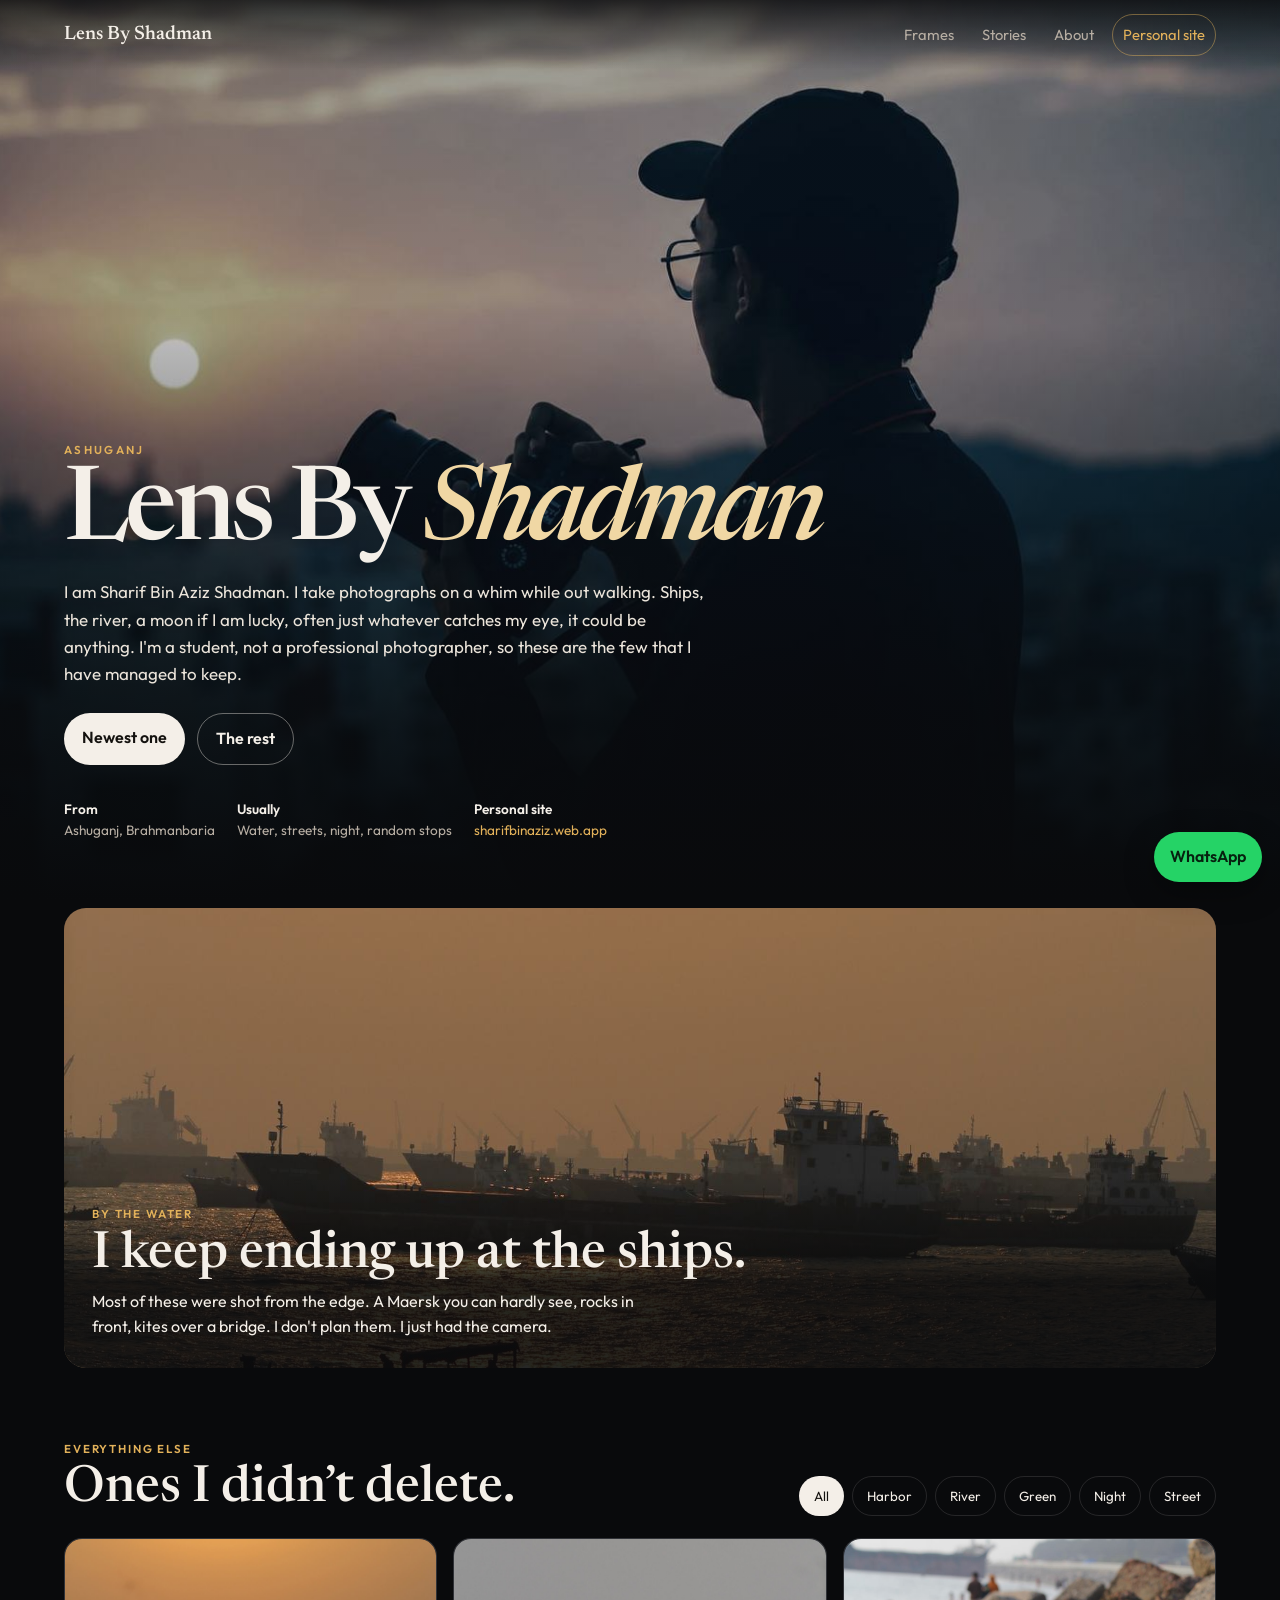
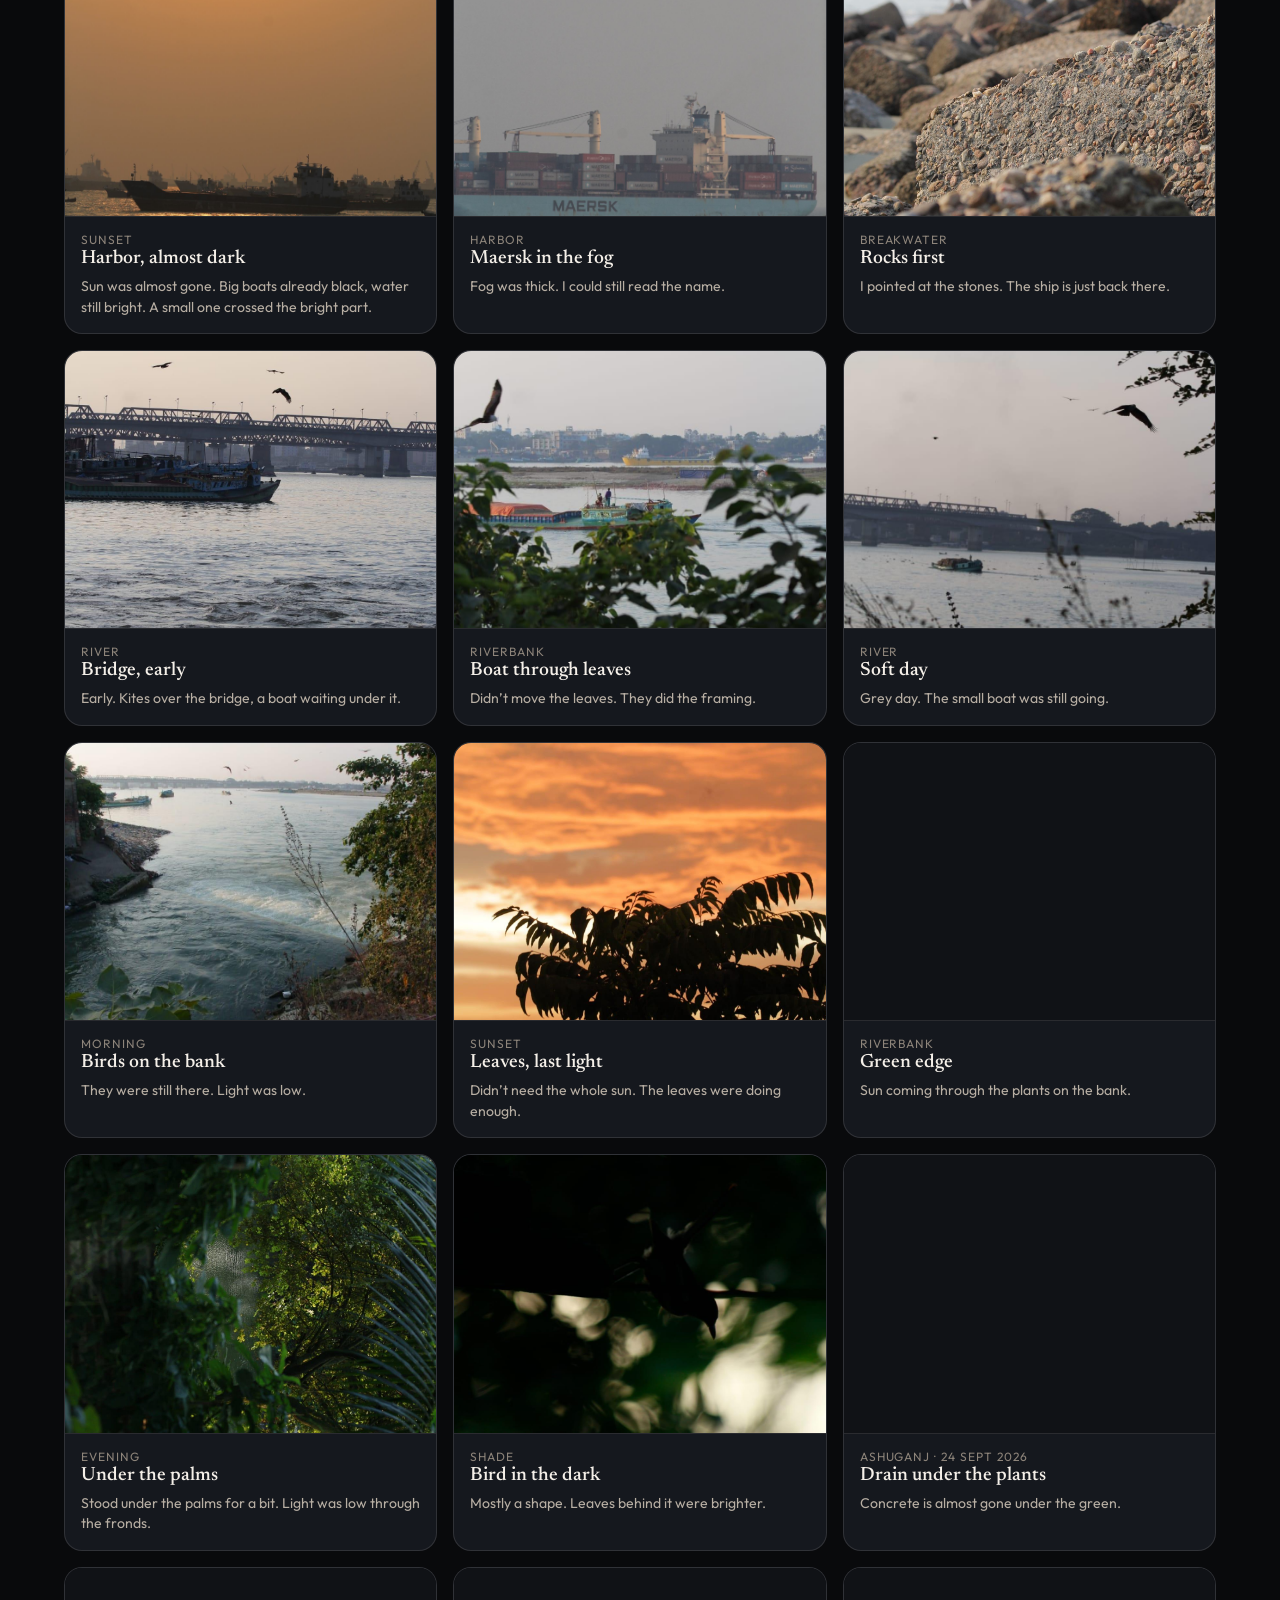
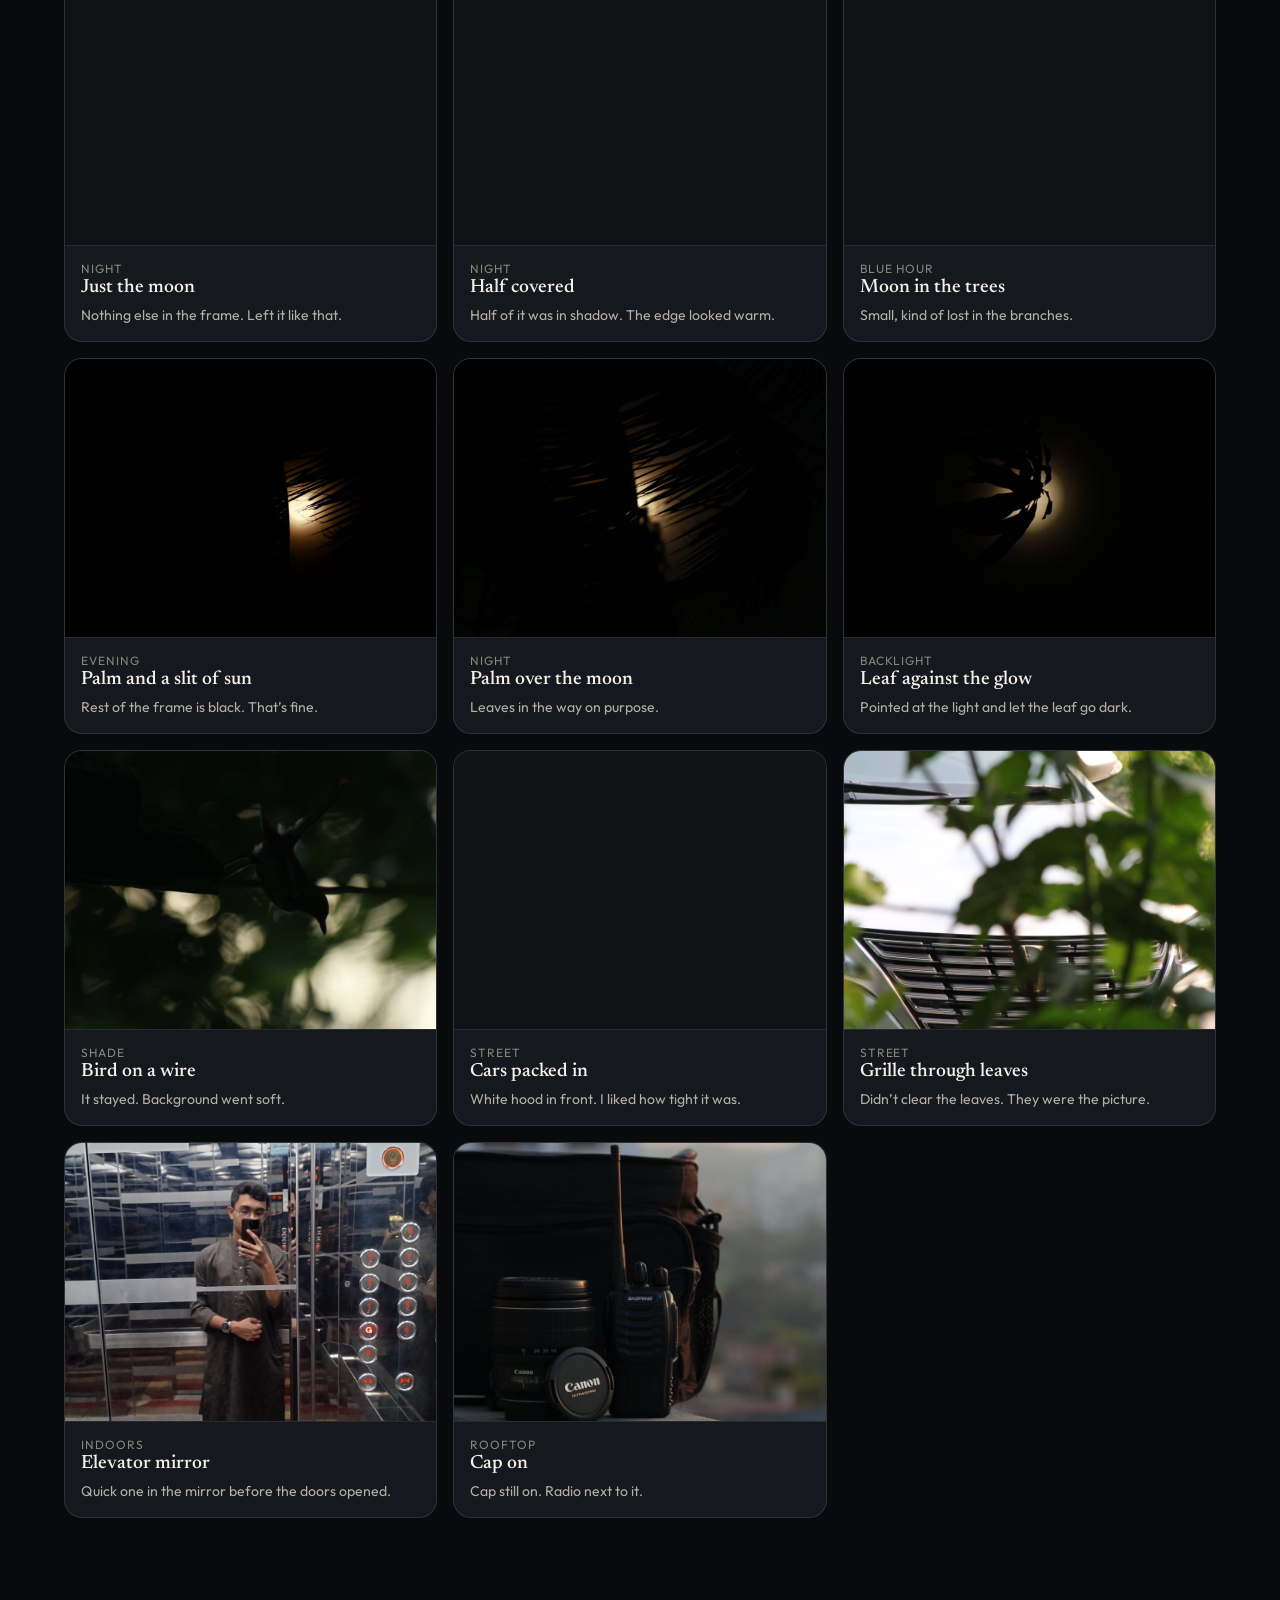
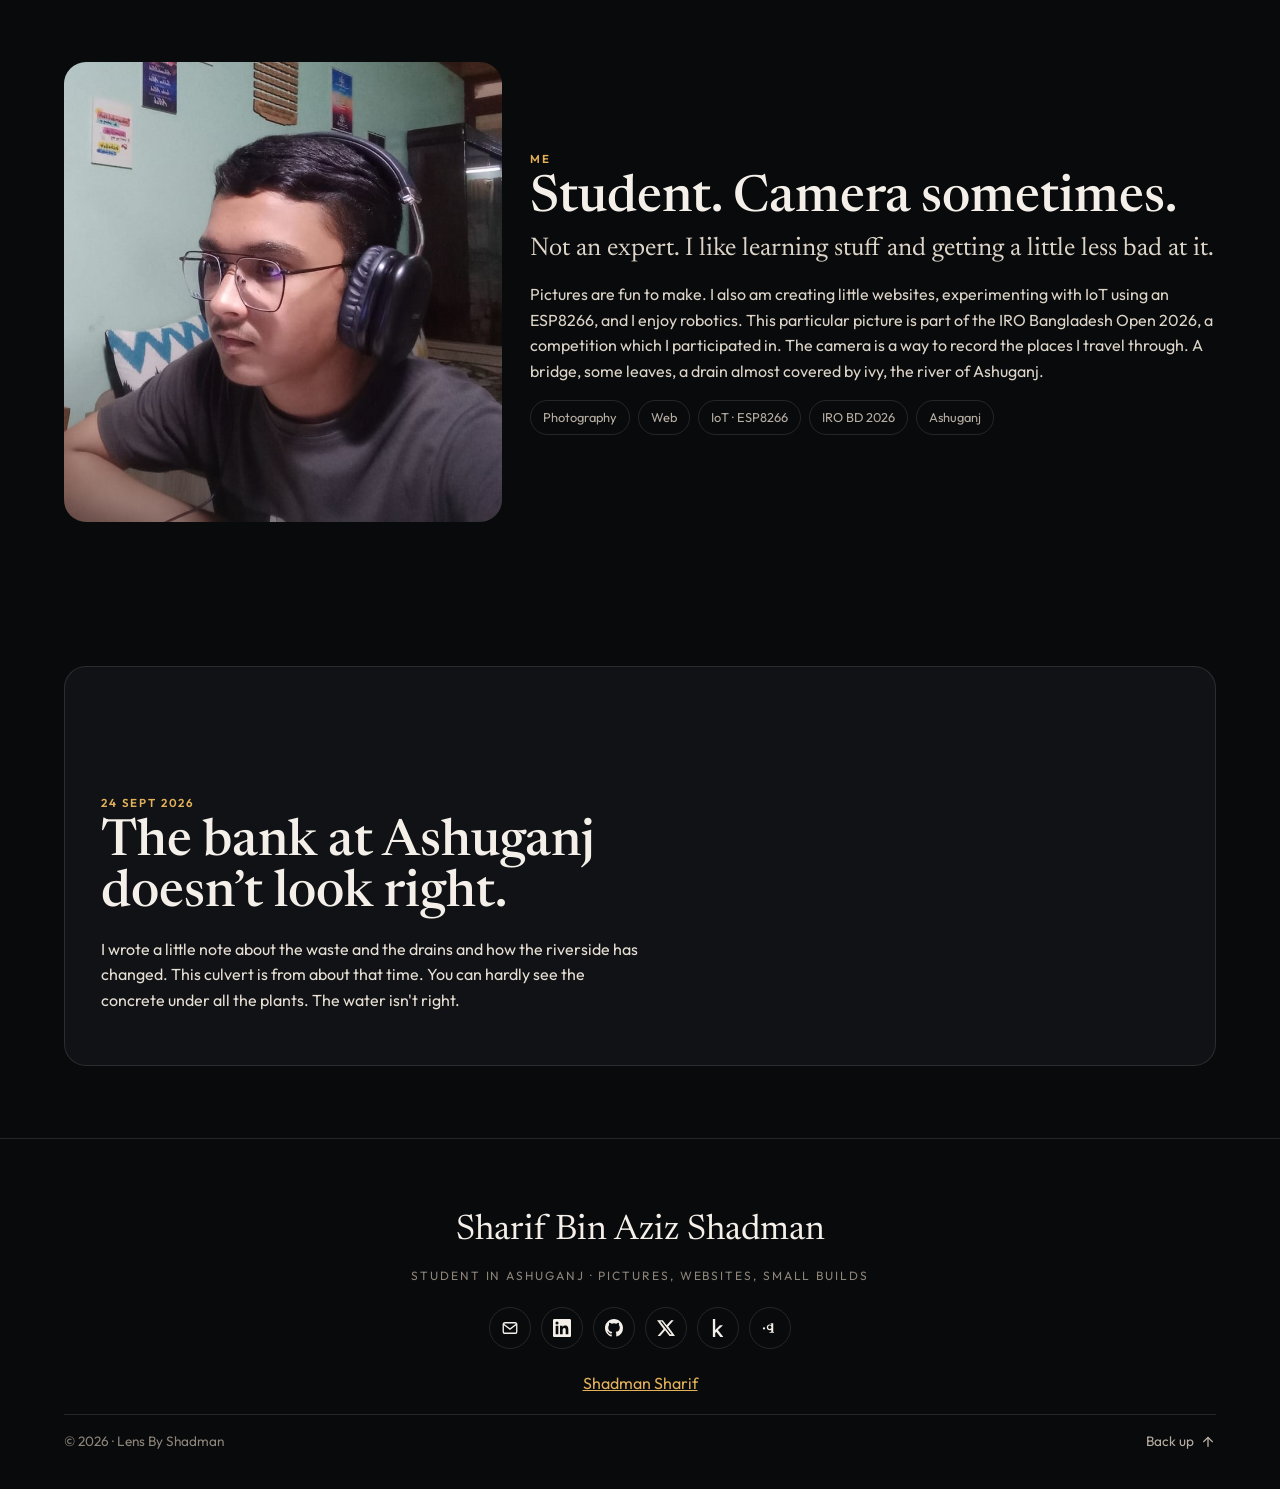
==== commit 9c9f3b41: "Add files via upload" ====
--- a/Web file/index.html
+++ b/Web file/index.html
@@ -1,309 +1,132 @@
-<!doctype html>
+<!DOCTYPE html>
 <html lang="en">
 <head>
-  <meta charset="utf-8">
-  <meta
-    name="viewport"
-    content="width=device-width,initial-scale=1,viewport-fit=cover"
-  >
-
-  <!-- SEO Title -->
-  <title>Sharif Bin Aziz Shadman · Student · Web, IoT &amp; Robotics</title>
-
-  <!-- SEO Description -->
-  <meta
-    name="description"
-    content="Sharif Bin Aziz Shadman — Student from Bangladesh building websites, IoT projects and robots. Competing in IRO Bangladesh Open 2026 with a heritage service robot."
-  >
-
-  <!-- Keywords -->
-  <meta
-    name="keywords"
-    content="Sharif Bin Aziz Shadman, Shadman Sharif, Shadman, student, Bangladesh student, web development, web developer, IoT, Internet of Things, robotics, robotics projects, programming, photography, technology projects, portfolio"
-  >
-
-  <!-- Author & Robots -->
-  <meta name="author" content="Sharif Bin Aziz Shadman">
-  <meta name="googlebot" content="index, follow, max-snippet:-1, max-image-preview:large, max-video-preview:-1">
-  <meta name="bingbot" content="index, follow">
-  <meta name="theme-color" content="#121417">
-  <meta name="color-scheme" content="dark">
-  <meta name="format-detection" content="telephone=no">
-  <meta
-    name="robots"
-    content="index, follow, max-image-preview:large"
-  >
-
-  <!-- Canonical URL -->
-  <link
-    rel="canonical"
-    href="https://sharifbinaziz.web.app/"
-  >
-  <!-- Site favicon: one stable, crawlable PNG URL for search engines and browsers -->
-  <link rel="icon" type="image/png" sizes="192x192" href="/favicon.png">
-  <link rel="icon" type="image/png" sizes="48x48" href="/img/favicon-48.png">
-  <link rel="shortcut icon" href="/favicon.ico">
-  <link rel="apple-touch-icon" sizes="180x180" href="/img/apple-touch-icon.png">
-<!-- Open Graph -->
-  <meta property="og:type" content="profile">
-  <meta
-    property="og:title"
-    content="Sharif Bin Aziz Shadman · Student · Web, IoT &amp; Robotics"
-  >
-  <meta
-    property="og:description"
-    content="Sharif Bin Aziz Shadman — Student from Bangladesh building websites, IoT projects and robots. Competing in IRO Bangladesh Open 2026 with a heritage service robot."
-  >
-  <meta
-    property="og:image"
-    content="https://sharifbinaziz.web.app/img/profile-transparent.webp"
-  >
-  <meta
-    property="og:url"
-    content="https://sharifbinaziz.web.app/"
-  >
-  <meta
-    property="og:site_name"
-    content="Sharif Bin Aziz Shadman"
-  >
-  <meta property="og:locale" content="en_US">
-  <meta property="profile:first_name" content="Sharif Bin Aziz">
-  <meta property="profile:last_name" content="Shadman">
-
-  <!-- Twitter / X -->
-  <meta
-    name="twitter:card"
-    content="summary_large_image"
-  >
-  <meta
-    name="twitter:title"
-    content="Sharif Bin Aziz Shadman · Student · Web, IoT &amp; Robotics"
-  >
-  <meta
-    name="twitter:description"
-    content="Sharif Bin Aziz Shadman — Student from Bangladesh building websites, IoT projects and robots. Competing in IRO Bangladesh Open 2026 with a heritage service robot."
-  >
-  <meta
-    name="twitter:image"
-    content="https://sharifbinaziz.web.app/img/profile-transparent.webp"
-  >
-
-  <!-- Google Fonts -->
+  <meta charset="UTF-8">
+  <meta name="viewport" content="width=device-width, initial-scale=1, viewport-fit=cover">
+  <title>Lens By Shadman</title>
+  <meta name="theme-color" content="#090a0c">
+  <link rel="canonical" href="https://sharifbinaziz.web.app/lens/">
+  <meta name="description" content="Pictures by Sharif Bin Aziz Shadman, from Ashuganj and wherever the camera happened to be.">
   <link rel="preconnect" href="https://fonts.googleapis.com">
   <link rel="preconnect" href="https://fonts.gstatic.com" crossorigin>
-
-  <link
-    href="https://fonts.googleapis.com/css2?family=Inter:wght@400;500;600;700&family=Space+Grotesk:wght@500;600;700&family=JetBrains+Mono:wght@400;500;700&display=swap"
-    rel="stylesheet"
-  >
-
-  <!-- Main CSS -->
-  <link
-    rel="stylesheet"
-    href="css/style.css"
-  >
-<link rel="stylesheet" href="css/chrome.css">
-
-  <!-- Person Structured Data -->
-  <script type="application/ld+json">
-  {
-    "@context": "https://schema.org",
-    "@type": "Person",
-    "@id": "https://sharifbinaziz.web.app/#person",
-    "name": "Sharif Bin Aziz Shadman",
-    "alternateName": ["Shadman Sharif", "Shadman"],
-    "url": "https://sharifbinaziz.web.app/",
-    "mainEntityOfPage": {"@id": "https://sharifbinaziz.web.app/#profile"},
-    "image": "https://sharifbinaziz.web.app/img/profile.jpg",
-    "jobTitle": "Student",
-    "nationality": {"@type": "Country", "name": "Bangladesh"},
-    "address": {"@type": "PostalAddress", "addressCountry": "BD"},
-    "description": "Student from Bangladesh interested in web development, IoT, robotics, photography, and technology projects.",
-    "knowsAbout": [
-      "Web development",
-      "Internet of Things",
-      "Robotics",
-      "Programming",
-      "Photography",
-      "Technology projects"
-    ],
-    "sameAs": [
-      "https://github.com/shadman-sharif",
-      "https://www.linkedin.com/in/shadmansharif20",
-      "https://x.com/shadmansuiii"
-    ]
-  }
-  </script>
-
-  <!-- Portfolio / project structured data -->
-  <script type="application/ld+json">
-  {
-    "@context": "https://schema.org",
-    "@type": "ProfilePage",
-    "@id": "https://sharifbinaziz.web.app/#profile",
-    "url": "https://sharifbinaziz.web.app/",
-    "name": "Sharif Bin Aziz Shadman Portfolio",
-    "dateModified": "2026-09-24",
-    "isPartOf": {"@id": "https://sharifbinaziz.web.app/#website"},
-    "mainEntity": {"@id": "https://sharifbinaziz.web.app/#person"}
-  }
-  </script>
-
-  <!-- Website Structured Data -->
-  <script type="application/ld+json">
-  {
-    "@context": "https://schema.org",
-    "@type": "WebSite",
-    "@id": "https://sharifbinaziz.web.app/#website",
-    "url": "https://sharifbinaziz.web.app/",
-    "name": "Sharif Bin Aziz Shadman",
-    "alternateName": [
-      "Shadman Sharif",
-      "Shadman",
-      "sharifbinaziz.web.app"
-    ],
-    "inLanguage": "en",
-    "publisher": {"@id": "https://sharifbinaziz.web.app/#person"},
-    "description": "Sharif Bin Aziz Shadman — Student from Bangladesh building websites, IoT projects and robots."
-  }
-  </script>
-
+  <link href="https://fonts.googleapis.com/css2?family=Newsreader:ital,opsz,wght@0,6..72,500;0,6..72,600;1,6..72,500&family=Outfit:wght@400;500;600&display=swap" rel="stylesheet">
+  <link rel="stylesheet" href="styles.css">
+  <link rel="icon" href="data:image/svg+xml,%3Csvg xmlns='http://www.w3.org/2000/svg' viewBox='0 0 32 32'%3E%3Crect fill='%23090a0c' width='32' height='32'/%3E%3Ccircle cx='16' cy='16' r='7' fill='none' stroke='%23e2b15a' stroke-width='2'/%3E%3C/svg%3E">
 </head>
 <body>
-<a class="skip-link" href="#main-content">Skip to content</a>
+  <div class="progress" id="progress"></div>
+  <header class="nav" id="nav">
+    <a class="brand" href="#top"><strong>Lens By Shadman</strong></a>
+    <button class="nav-toggle" id="navToggle" type="button" aria-label="Open menu" aria-expanded="false" aria-controls="navLinks">Menu</button>
+    <nav class="nav-links" id="navLinks" aria-label="Photography">
+      <a href="#frames">Frames</a>
+      <a href="#frames">Stories</a>
+      <a href="#about">About</a>
+      <a class="nav-out" href="https://sharifbinaziz.web.app/">Personal site</a>
+    </nav>
+  </header>
 
-<div id="progress"></div>
-<div class="grid-bg"></div>
-<canvas id="network"></canvas>
-<div class="space-bg" aria-hidden="true"></div>
+  <main id="top">
+    <section class="hero">
+      <div class="hero-inner">
+        <div class="kicker">Ashuganj</div>
+        <h1>Lens By <em>Shadman</em></h1>
+        <p class="lede">I am Sharif Bin Aziz Shadman. I take photographs on a whim while out walking. Ships, the river, a moon if I am lucky, often just whatever catches my eye, it could be anything. I'm a student, not a professional photographer, so these are the few that I have managed to keep.</p>
+        <div class="hero-actions">
+          <a class="btn" href="#frames">Newest one</a>
+          <a class="btn ghost" href="#frames">The rest</a>
+        </div>
+        <div class="hero-meta">
+          <div><b>From</b>Ashuganj, Brahmanbaria</div>
+          <div><b>Usually</b>Water, streets, night, random stops</div>
+          <div><b>Personal site</b><a href="https://sharifbinaziz.web.app/">sharifbinaziz.web.app</a></div>
+        </div>
+      </div>
+    </section>
 
-<header class="site-header">
-  <div class="site-header__bar">
-    <a class="site-brand" href="#home" aria-label="Sharif Shadman, home">
-      <span class="site-brand__mark" aria-hidden="true">S.</span>
-      <span class="site-brand__name">Shadman</span>
-      <span class="site-brand__tag">WEB · IOT</span>
-    </a>
-    <nav class="site-nav" id="site-navigation" aria-label="Main"><a href="#about"><span>01</span>About</a><a href="#projects"><span>02</span>Projects</a><a href="journey.html#gallery"><span>03</span>Gallery</a><a href="#robotics"><span>04</span>Robotics</a><a href="journey.html#articles"><span>05</span>Journey</a><a href="#contact"><span>06</span>Contact</a><a class="site-nav__cta" href="#contact">Let's talk</a></nav>
-    <a class="site-cta" href="#contact">Let's talk</a>
-    <button class="site-toggle" type="button" aria-label="Open navigation menu" aria-expanded="false" aria-controls="site-navigation">
-      <svg class="bars" viewBox="0 0 24 24" fill="none" stroke="currentColor" stroke-width="2" stroke-linecap="round"><path d="M4 7h16M4 12h16M4 17h16"/></svg>
-      <svg class="x" viewBox="0 0 24 24" fill="none" stroke="currentColor" stroke-width="2" stroke-linecap="round"><path d="m6 6 12 12M18 6 6 18"/></svg>
-    </button>
+    <section class="band" aria-label="Harbor evening">
+      <img src="assets/harbor-sun.jpg" alt="Ships and small boats on gold water at dusk">
+      <div class="band-copy">
+        <div class="eyebrow">By the water</div>
+        <h2>I keep ending up at the ships.</h2>
+        <p>Most of these were shot from the edge. A Maersk you can hardly see, rocks in front, kites over a bridge. I don't plan them. I just had the camera.</p>
+      </div>
+    </section>
+
+    <section class="wrap" id="frames">
+      <div class="section-head">
+        <div>
+          <div class="eyebrow">Everything else</div>
+          <h2>Ones I didn’t delete.</h2>
+        </div>
+        <div class="filters">
+          <button class="active" data-filter="all" type="button">All</button>
+          <button data-filter="harbor" type="button">Harbor</button>
+          <button data-filter="river" type="button">River</button>
+          <button data-filter="green" type="button">Green</button>
+          <button data-filter="night" type="button">Night</button>
+          <button data-filter="street" type="button">Street</button>
+        </div>
+      </div>
+      <div class="grid" id="gallery"></div>
+    </section>
+
+    <section class="wrap about" id="about">
+      <div class="about-photo" role="img" aria-label="Sharif Bin Aziz Shadman"></div>
+      <div>
+        <div class="eyebrow">Me</div>
+        <h2>Student. Camera sometimes.</h2>
+        <p class="pull">Not an expert. I like learning stuff and getting a little less bad at it.</p>
+        <p>Pictures are fun to make. I also am creating little websites, experimenting with IoT using an ESP8266, and I enjoy robotics. This particular picture is part of the IRO Bangladesh Open 2026, a competition which I participated in. The camera is a way to record the places I travel through. A bridge, some leaves, a drain almost covered by ivy, the river of Ashuganj.</p>
+        <div class="chips">
+          <span>Photography</span>
+          <span>Web</span>
+          <span>IoT · ESP8266</span>
+          <span>IRO BD 2026</span>
+          <span>Ashuganj</span>
+        </div>
+      </div>
+    </section>
+
+    <section class="wrap" id="note">
+      <article class="note">
+        <div class="note-copy">
+          <div class="eyebrow">24 Sept 2026</div>
+          <h2>The bank at Ashuganj doesn’t look right.</h2>
+          <p>I wrote a little note about the waste and the drains and how the riverside has changed. This culvert is from about that time. You can hardly see the concrete under all the plants. The water isn't right.</p>
+        </div>
+      </article>
+    </section>
+
+  </main>
+
+  <footer class="site-footer" id="contact">
+    <p class="site-footer__name">Sharif Bin Aziz Shadman</p>
+    <p class="site-footer__role">Student in Ashuganj · pictures, websites, small builds</p>
+    <ul class="site-footer__social">
+      <li><a href="mailto:sha.dmanspie@gmail.com" aria-label="Email"><svg viewBox="0 0 24 24" fill="none" stroke="currentColor" stroke-width="1.8"><rect x="3" y="5" width="18" height="14" rx="2.5"></rect><path d="m3.5 7 8.5 6.5L20.5 7"></path></svg></a></li>
+      <li><a href="https://www.linkedin.com/in/shadmansharif20" target="_blank" rel="noopener" aria-label="LinkedIn"><svg viewBox="0 0 24 24" fill="currentColor"><path d="M20.45 20.45h-3.55v-5.57c0-1.33-.03-3.04-1.85-3.04-1.85 0-2.14 1.45-2.14 2.94v5.67H9.35V9h3.41v1.56h.05c.48-.9 1.64-1.85 3.37-1.85 3.6 0 4.27 2.37 4.27 5.46v6.28zM5.34 7.43a2.06 2.06 0 1 1 0-4.12 2.06 2.06 0 0 1 0 4.12zM7.12 20.45H3.56V9h3.56v11.45zM22.23 0H1.77C.79 0 0 .77 0 1.73v20.54C0 23.23.79 24 1.77 24h20.45C23.2 24 24 23.23 24 22.27V1.73C24 .77 23.2 0 22.23 0z"></path></svg></a></li>
+      <li><a href="https://github.com/shadman-sharif" target="_blank" rel="noopener" aria-label="GitHub"><svg viewBox="0 0 24 24" fill="currentColor"><path d="M12 0C5.37 0 0 5.37 0 12c0 5.3 3.44 9.8 8.21 11.39.6.11.79-.26.79-.58v-2.23c-3.34.73-4.03-1.42-4.03-1.42-.55-1.39-1.33-1.76-1.33-1.76-1.09-.74.08-.73.08-.73 1.2.08 1.84 1.24 1.84 1.24 1.07 1.83 2.81 1.3 3.49 1 .11-.78.42-1.3.76-1.6-2.67-.3-5.47-1.33-5.47-5.93 0-1.31.47-2.38 1.24-3.22-.13-.3-.54-1.52.12-3.18 0 0 1-.32 3.3 1.23a11.5 11.5 0 0 1 6.01 0c2.29-1.55 3.3-1.23 3.3-1.23.65 1.66.24 2.88.12 3.18.77.84 1.23 1.91 1.23 3.22 0 4.61-2.81 5.62-5.48 5.92.43.37.82 1.1.82 2.22v3.29c0 .32.19.7.8.58A12 12 0 0 0 24 12c0-6.63-5.37-12-12-12z"></path></svg></a></li>
+      <li><a href="https://x.com/shadmansuiii" target="_blank" rel="noopener" aria-label="X"><svg viewBox="0 0 24 24" fill="currentColor"><path d="M18.9 1.5h3.4l-7.4 8.5L24 22.5h-7.4l-5.8-7.6-6.6 7.6H.8l8-9.1L0 1.5h7.6l5.2 6.9 6.1-6.9zm-1.2 18.9h1.9L6.4 3.4H4.4l13.3 17z"></path></svg></a></li>
+      <li><a href="https://www.kaggle.com/shadmanspie" target="_blank" rel="noopener" aria-label="Kaggle"><svg viewBox="0 0 24 24" fill="currentColor"><path d="M18.83 23.86c-.02.09-.12.14-.28.14h-3.14c-.19 0-.35-.08-.49-.25l-5.18-6.59-1.45 1.37v5.11c0 .24-.12.35-.35.35H5.5c-.24 0-.35-.12-.35-.35V.35C5.15.12 5.27 0 5.5 0h2.43c.23 0 .35.12.35.35v14.34l6.2-6.27c.17-.17.33-.25.49-.25h3.24c.09 0 .17.03.22.09.05.05.07.12.05.18-.01.1-.05.17-.13.23l-6.44 6.12 6.77 8.51c.06.08.09.15.09.22z"></path></svg></a></li>
+      <li><a href="https://www.fiverr.com/sha_dmanspie" target="_blank" rel="noopener" aria-label="Fiverr"><svg viewBox="0 0 24 24" fill="currentColor"><path d="M16.4 5.5h-3.87v.97h1.07v1.47a3.9 3.9 0 0 0-2.17-.68c-1.03 0-1.91.36-2.63 1.08-.73.72-1.09 1.64-1.09 2.75s.36 2.05 1.09 2.77c.72.72 1.6 1.08 2.63 1.08.83 0 1.55-.23 2.17-.68v2.52c0 .19-.08.35-.23.49-.16.13-.35.2-.58.2H11.3v.97h6.1v-.97h-1.07V5.5zM11.67 13.2c-.62 0-1.13-.21-1.55-.64-.41-.43-.62-.97-.62-1.63 0-.65.21-1.2.62-1.62.42-.43.93-.64 1.55-.64s1.13.21 1.54.64c.42.43.62.97.62 1.62 0 .66-.2 1.2-.62 1.63-.41.43-.93.64-1.54.64zM5.5 12.5A1.5 1.5 0 1 1 2.5 12.5 1.5 1.5 0 0 1 5.5 12.5z"></path></svg></a></li>
+    </ul>
+    <p class="site-bridge"><a href="https://sharifbinaziz.web.app/">Shadman Sharif</a></p>
+    <div class="site-footer__bottom">
+      <p>© 2026 · Lens By Shadman</p>
+      <a class="site-footer__top" href="#top">Back up <svg viewBox="0 0 24 24" fill="none" stroke="currentColor" stroke-width="2"><path d="M12 19V5M5 12l7-7 7 7"></path></svg></a>
+    </div>
+  </footer>
+
+  <a class="ping-me" href="https://wa.me/8801611683303" target="_blank" rel="noopener">WhatsApp</a>
+
+  <div class="lightbox" id="lightbox" role="dialog" aria-modal="true" aria-label="Picture">
+    <button class="close" id="lbClose" type="button">Close</button>
+    <button class="lb-nav lb-prev" id="lbPrev" type="button" aria-label="Previous">‹</button>
+    <img id="lbImg" alt="">
+    <button class="lb-nav lb-next" id="lbNext" type="button" aria-label="Next">›</button>
+    <figcaption id="lbCap"></figcaption>
   </div>
-</header>
-
-
-<main id="main-content">
-<section id="home" class="hero">
-
-<div class="hero-copy">
-<p class="eyebrow">[ STUDENT — WEB · PHOTO · IOT · ROBOTICS ]</p>
-<h1>Sharif Bin Aziz<br><span>Shadman.</span></h1>
-<p class="lead">I'm a student who enjoys building websites, learning technology, photography, and turning ideas into small real-world projects.</p>
-<div class="actions"><a class="btn primary" href="#projects">Explore My Work ↗</a><a class="btn ghost" href="#contact">Let's Connect</a></div>
-<div class="stats"><div><b>02+</b><span>Web Projects</span></div><div><b>01</b><span>IoT Project</span></div><div><b>∞</b><span>Things To Learn</span></div></div>
-</div>
-<div class="hero-visual reveal">
-<div class="hero-portrait-wrap">
-<img class="hero-portrait" src="img/profile-transparent.webp" alt="Sharif Bin Aziz Shadman holding a camera" fetchpriority="high" decoding="async">
-</div>
-</div>
-</section>
-
-<section id="about" class="section reveal"><p class="eyebrow">[ ABOUT ]</p><h2>A student with a<br><span>builder's mindset.</span></h2>
-<p class="wide">I'm Sharif Bin Aziz Shadman, a student interested in technology and creative work. I enjoy making websites, learning through hands-on projects, photography and exploring new experiences. I'm still learning, experimenting and improving with every project.</p>
-<div class="info"><div><small>FOCUS</small><b>Web &amp; Technology</b></div><div><small>CREATIVE SIDE</small><b>Photography</b></div><div><small>INTEREST</small><b>IoT Projects</b></div><div><small>PRACTICAL SKILL</small><b>Driving</b></div></div></section>
-
-<section id="projects" class="section">
-<p class="eyebrow reveal">[ SELECTED WORK ]</p>
-<h2 class="reveal">Projects I've <span>built.</span></h2>
-<div class="projects">
-<article class="project reveal">
-<div class="art"><img loading="lazy" decoding="async" src="img/bagdad-bread-factory-logo.png" alt="Bagdad Bread Factory & Sweets logo" style="width:88px;height:88px;object-fit:contain;border-radius:50%">
-<span class="corner tl"></span><span class="corner tr"></span><span class="corner bl"></span><span class="corner br"></span></div>
-<div class="body">
-<small>01 — WEB PROJECT</small>
-<h3>Bagdad Bread Factory BD</h3>
-<p>A live website project created for a bakery business.</p>
-<div class="tags">WEB · FIREBASE · RESPONSIVE</div>
-<a class="proj-btn" href="https://bagdadbreadfactorybd.web.app/" target="_blank" rel="noopener">Visit Website ↗</a>
-</div>
-</article>
-<article class="project reveal">
-<div class="art"><img loading="lazy" decoding="async" src="img/dominators-fc-logo.jpg" alt="Dominators FC logo" style="width:88px;height:88px;object-fit:cover;border-radius:50%">
-<span class="corner tl"></span><span class="corner tr"></span><span class="corner bl"></span><span class="corner br"></span></div>
-<div class="body">
-<small>02 — WEB PROJECT</small>
-<h3>Dominators FC</h3>
-<p>A football club website project created and hosted.</p>
-<div class="tags">WEB · UI</div>
-<a class="proj-btn" href="https://dominatorsfcbd.web.app/" target="_blank" rel="noopener">Visit Website ↗</a>
-</div>
-</article>
-</div>
-</section>
-
-<section id="iot-showcase" class="section iot-showcase">
-<div class="iot-heading reveal">
-<div><p class="eyebrow cyan-text">[ IOT — ESP8266 ]</p><h2>From circuit<br><span>to working setup.</span></h2></div>
-<div class="iot-label">ESP8266<br><span>IOT SYSTEM</span></div>
-</div>
-<p class="wide reveal">A closer look at the ESP8266-based IoT project — from the development board to the complete hands-on setup.</p>
-<div class="iot-gallery">
-<figure class="iot-main reveal">
-<div class="iot-image"><img loading="lazy" decoding="async" src="img/iot-esp8266.jpg" alt="IoT development board"></div>
-<figcaption><div class="iot-index">01</div><div><b>ESP8266 Development Board</b><small>Hardware &amp; electronics</small></div></figcaption>
-</figure>
-<figure class="iot-side reveal">
-<div class="iot-image"><img loading="lazy" decoding="async" src="img/iot-project-setup.jpg" alt="IoT project setup with computer and electronics"></div>
-<figcaption><div class="iot-index">02</div><div><b>Complete Project Setup</b><small>Programming, wiring &amp; testing</small></div></figcaption>
-</figure>
-</div>
-</section>
-
-<section id="robotics" class="section iot-showcase">
-<div class="iot-heading reveal">
-<div><p class="eyebrow cyan-text">[ ROBOTICS — IRO BD 2026 ]</p><h2>Robots that<br><span>solve real problems.</span></h2></div>
-<div class="iot-label">IRO BD<br><span>OPEN 2026</span></div>
-</div>
-<p class="wide reveal">Competing in IRO Bangladesh Open 2026 under the "Cultural Heritage Service Robots" theme — where a robot is built from scratch on-site and paired with a synchronized animation story that shows it solving a real problem.</p>
-<div class="iot-gallery">
-<figure class="iot-main reveal">
-<div class="iot-image"><img loading="lazy" decoding="async" src="img/robotics-build.jpg" alt="Robotics competition build in progress"></div>
-<figcaption><div class="iot-index">01</div><div><b>Competition Robot Build</b><small>Design, assembly &amp; wiring</small></div></figcaption>
-</figure>
-<figure class="iot-side reveal">
-<div class="iot-image"><img loading="lazy" decoding="async" src="img/robotics-demo.jpg" alt="Robotics project demo setup"></div>
-<figcaption><div class="iot-index">02</div><div><b>Live Demo CAM Setup</b><small>Testing</small></div></figcaption>
-</figure>
-</div>
-</section>
-
-
-
-
-
-
-
-</main>
-<footer class="site-footer" id="contact">
-
-  <p class="site-footer__name">Sharif Bin Aziz Shadman</p>
-  <p class="site-footer__role">Web · IoT · Robotics</p>
- 
-  <nav class="site-footer__nav" aria-label="Footer"><a href="#about">About</a><a href="#projects">Projects</a><a href="journey.html#gallery">Gallery</a><a href="#robotics">Robotics</a><a href="journey.html#articles">Journey</a><a href="#contact">Contact</a></nav>
-  <ul class="site-footer__social"><li><a href="mailto:sha.dmanspie@gmail.com" aria-label="Email"><svg viewBox="0 0 24 24" fill="none" stroke="currentColor" stroke-width="1.8" stroke-linecap="round" stroke-linejoin="round" aria-hidden="true"><rect x="3" y="5" width="18" height="14" rx="2.5"/><path d="m3.5 7 8.5 6.5L20.5 7"/></svg></a></li><li><a href="https://www.linkedin.com/in/shadmansharif20" target="_blank" rel="noopener noreferrer" aria-label="LinkedIn"><svg viewBox="0 0 24 24"  fill="currentColor" aria-hidden="true"><path d="M20.447 20.452h-3.554v-5.569c0-1.328-.027-3.037-1.852-3.037-1.853 0-2.136 1.445-2.136 2.939v5.667H9.351V9h3.414v1.561h.046c.477-.9 1.637-1.85 3.37-1.85 3.601 0 4.267 2.37 4.267 5.455v6.286zM5.337 7.433a2.062 2.062 0 01-2.063-2.065 2.064 2.064 0 112.063 2.065zm1.782 13.019H3.555V9h3.564v11.452zM22.225 0H1.771C.792 0 0 .774 0 1.729v20.542C0 23.227.792 24 1.771 24h20.451C23.2 24 24 23.227 24 22.271V1.729C24 .774 23.2 0 22.222 0h.003z"/></svg></a></li><li><a href="https://github.com/shadman-sharif" target="_blank" rel="noopener noreferrer" aria-label="GitHub"><svg viewBox="0 0 24 24"  fill="currentColor" aria-hidden="true"><path d="M12 0C5.374 0 0 5.373 0 12c0 5.302 3.438 9.8 8.207 11.387.599.111.793-.261.793-.577v-2.234c-3.338.726-4.033-1.416-4.033-1.416-.546-1.387-1.333-1.756-1.333-1.756-1.089-.745.083-.729.083-.729 1.205.084 1.839 1.237 1.839 1.237 1.07 1.834 2.807 1.304 3.492.997.107-.775.418-1.305.762-1.604-2.665-.305-5.467-1.334-5.467-5.931 0-1.311.469-2.381 1.236-3.221-.124-.303-.535-1.524.117-3.176 0 0 1.008-.322 3.301 1.23A11.509 11.509 0 0112 5.803c1.02.005 2.047.138 3.006.404 2.291-1.552 3.297-1.23 3.297-1.23.653 1.653.242 2.874.118 3.176.77.84 1.235 1.911 1.235 3.221 0 4.609-2.807 5.624-5.479 5.921.43.372.823 1.102.823 2.222v3.293c0 .319.192.694.801.576C20.566 21.797 24 17.3 24 12c0-6.627-5.373-12-12-12z"/></svg></a></li><li><a href="https://x.com/shadmansuiii" target="_blank" rel="noopener noreferrer" aria-label="X (Twitter)"><svg viewBox="0 0 24 24"  fill="currentColor" aria-hidden="true"><path d="M23.953 4.57a10 10 0 01-2.825.775 4.958 4.958 0 002.163-2.723c-.951.555-2.005.959-3.127 1.184a4.92 4.92 0 00-8.384 4.482C7.69 8.095 4.067 6.13 1.64 3.162a4.822 4.822 0 00-.666 2.475c0 1.71.87 3.213 2.188 4.096a4.904 4.904 0 01-2.228-.616v.06a4.923 4.923 0 003.946 4.827 4.996 4.996 0 01-2.212.085 4.936 4.936 0 004.604 3.417 9.867 9.867 0 01-6.102 2.105c-.39 0-.779-.023-1.17-.067a13.995 13.995 0 007.557 2.209c9.053 0 13.998-7.496 13.998-13.985 0-.21 0-.42-.015-.63A9.935 9.935 0 0024 4.59z"/></svg></a></li><li><a href="https://www.kaggle.com/shadmanspie" target="_blank" rel="noopener noreferrer" aria-label="Kaggle"><svg viewBox="0 0 24 24"  fill="currentColor" aria-hidden="true"><path d="M18.825 23.859c-.022.092-.117.141-.281.141h-3.139c-.187 0-.351-.082-.492-.248l-5.178-6.589-1.448 1.374v5.111c0 .235-.117.352-.351.352H5.505c-.236 0-.354-.117-.354-.352V.353c0-.236.118-.353.354-.353h2.431c.234 0 .351.117.351.353v14.343l6.203-6.272c.165-.165.33-.246.492-.246h3.239c.093 0 .168.028.217.085.049.056.068.119.056.187-.012.093-.057.168-.135.223l-6.443 6.12 6.771 8.507c.056.079.085.15.085.22z"/></svg></a></li><li><a href="https://www.fiverr.com/sha_dmanspie" target="_blank" rel="noopener noreferrer" aria-label="Fiverr"><svg viewBox="0 0 24 24"  fill="currentColor" aria-hidden="true"><path d="M16.409 5.501h-3.874v.97h1.073v1.472c-.615-.452-1.337-.68-2.167-.68-1.032 0-1.91.36-2.635 1.081-.724.72-1.086 1.638-1.086 2.752 0 1.125.362 2.047 1.086 2.766.725.72 1.603 1.08 2.635 1.08.83 0 1.552-.225 2.167-.676v2.52c0 .19-.078.352-.234.486-.156.134-.348.201-.576.201h-1.068v.97h6.102v-.97h-1.073V5.501zm-4.728 7.69c-.615 0-1.13-.214-1.545-.642-.415-.428-.622-.97-.622-1.625 0-.655.207-1.196.622-1.624.415-.428.93-.642 1.545-.642.616 0 1.131.214 1.546.642.415.428.622.969.622 1.624 0 .655-.207 1.197-.622 1.625-.415.428-.93.642-1.546.642zM5.5 12.5c0 .827-.673 1.5-1.5 1.5S2.5 13.327 2.5 12.5 3.173 11 4 11s1.5.673 1.5 1.5z"/></svg></a></li><li></a></li></ul>
-  <div class="site-footer__bottom"><p class="site-footer__copy">© 2026 · Designed by Shadman</p><a class="site-footer__top" href="#" data-top aria-label="Back to top">Back to top <svg viewBox="0 0 24 24" fill="none" stroke="currentColor" stroke-width="2" stroke-linecap="round" stroke-linejoin="round" aria-hidden="true"><path d="M12 19V5M5 12l7-7 7 7"/></svg></a></div>
-</footer>
-<a class="ping-me" href="https://wa.me/8801611683303" target="_blank" rel="noopener noreferrer">
-  <svg viewBox="0 0 24 24" fill="none" stroke="currentColor" stroke-width="1.9" stroke-linecap="round" stroke-linejoin="round" aria-hidden="true"><path d="M21 11.5a8.4 8.4 0 0 1-12.3 7.4L3 20.5l1.7-5.5A8.4 8.4 0 1 1 21 11.5Z"/></svg>
-  Ping me
-</a>
-<script src="js/script.js"></script>
-<script src="js/chrome.js"></script>
+  <script src="app.js"></script>
 </body>
 </html>
-
-
-
--- a/Web file/styles.css
+++ b/Web file/styles.css
@@ -0,0 +1,500 @@
+:root {
+  --bg: #090a0c;
+  --card: #15181e;
+  --ink: #f4efe8;
+  --muted: #b7aea3;
+  --faint: #8d847a;
+  --line: rgba(244, 239, 232, 0.12);
+  --gold: #e2b15a;
+  --serif: "Newsreader", Georgia, serif;
+  --sans: "Outfit", "Avenir Next", sans-serif;
+}
+* { box-sizing: border-box; }
+html { scroll-behavior: smooth; }
+body {
+  margin: 0;
+  background: var(--bg);
+  color: var(--ink);
+  font-family: var(--sans);
+  font-size: 16px;
+  line-height: 1.6;
+}
+img { max-width: 100%; display: block; }
+a { color: inherit; }
+button, input, textarea { font-family: inherit; }
+::selection { background: var(--gold); color: #1a1208; }
+
+.progress {
+  position: fixed;
+  inset: 0 auto auto 0;
+  height: 2px;
+  width: 0;
+  background: var(--gold);
+  z-index: 90;
+}
+.nav {
+  position: fixed;
+  inset: 0 0 auto 0;
+  z-index: 50;
+  display: flex;
+  align-items: center;
+  justify-content: space-between;
+  gap: 16px;
+  padding: 14px 5vw;
+  background: linear-gradient(to bottom, rgba(9,10,12,0.8), rgba(9,10,12,0.2) 75%, transparent);
+}
+.nav.scrolled {
+  background: rgba(9, 10, 12, 0.92);
+  backdrop-filter: blur(16px);
+  border-bottom: 1px solid var(--line);
+}
+.brand { display: flex; align-items: center; gap: 10px; text-decoration: none; }
+.mark {
+  width: 34px; height: 34px; border-radius: 50%;
+  border: 1px solid rgba(226, 177, 90, 0.75);
+  display: grid; place-items: center;
+  color: var(--gold); font-size: 0.72rem;
+}
+.brand strong { font-family: var(--serif); font-weight: 560; font-size: 1.22rem; }
+
+.hero {
+  min-height: 100vh;
+  min-height: 100dvh;
+  display: grid;
+  align-items: end;
+  padding: 120px 5vw 58px;
+  background:
+    linear-gradient(180deg, rgba(9,10,12,0.25) 0%, rgba(9,10,12,0.15) 36%, rgba(9,10,12,0.82) 80%, #090a0c 100%),
+    url("assets/portrait.jpg") center 28% / cover no-repeat;
+}
+.hero-inner { max-width: 880px; }
+.kicker {
+  letter-spacing: 0.2em;
+  text-transform: uppercase;
+  font-size: 0.72rem;
+  color: var(--gold);
+  font-weight: 600;
+}
+h1 {
+  font-family: var(--serif);
+  font-weight: 520;
+  font-size: clamp(3.3rem, 8vw, 7rem);
+  line-height: 0.9;
+  letter-spacing: -0.045em;
+  margin: 10px 0 14px;
+}
+h1 em { font-style: italic; color: #f0d7a4; }
+.lede { max-width: 40rem; color: #ebe4da; font-size: 1.06rem; }
+.hero-actions { display: flex; gap: 12px; flex-wrap: wrap; margin-top: 26px; }
+.btn {
+  text-decoration: none;
+  border-radius: 999px;
+  padding: 12px 18px;
+  background: var(--ink);
+  color: #14120f;
+  font-weight: 600;
+}
+.btn.ghost { background: transparent; color: var(--ink); border: 1px solid rgba(244,239,232,0.4); }
+.hero-meta { display: flex; gap: 22px; flex-wrap: wrap; margin-top: 34px; color: var(--muted); font-size: 0.85rem; }
+.hero-meta b { display: block; color: var(--ink); font-weight: 600; }
+
+.wrap { padding: 72px 5vw; }
+.section-head { display: flex; justify-content: space-between; align-items: end; gap: 16px; margin-bottom: 22px; }
+.eyebrow { letter-spacing: 0.16em; text-transform: uppercase; color: var(--gold); font-size: 0.72rem; font-weight: 600; }
+h2 { font-family: var(--serif); font-weight: 520; font-size: clamp(2rem, 4vw, 3.3rem); line-height: 1; margin: 6px 0 0; }
+.filters { display: flex; gap: 8px; flex-wrap: wrap; }
+.filters button {
+  border: 1px solid var(--line);
+  background: transparent;
+  color: var(--ink);
+  border-radius: 999px;
+  padding: 8px 14px;
+  cursor: pointer;
+}
+.filters button.active { background: var(--ink); color: #14120f; }
+
+.feature {
+  display: grid;
+  grid-template-columns: 1.35fr 0.85fr;
+  background: var(--card);
+  border: 1px solid var(--line);
+  border-radius: 22px;
+  overflow: hidden;
+  margin-bottom: 22px;
+}
+.feature img { width: 100%; height: auto; max-height: none; object-fit: contain; background: #101216; }
+.feature-copy { padding: 28px 24px; display: flex; flex-direction: column; justify-content: center; }
+.feature-copy h3 { font-family: var(--serif); font-size: clamp(1.8rem, 3vw, 2.7rem); line-height: 1.05; font-weight: 520; margin: 8px 0 12px; }
+.feature-copy p { color: var(--muted); margin: 0; }
+.open-frame { margin-top: 18px; color: var(--gold); background: none; border: 0; padding: 0; cursor: pointer; font-weight: 600; text-align: left; }
+
+.band {
+  margin: 8px 5vw 0;
+  border-radius: 22px;
+  position: relative;
+  overflow: hidden;
+  min-height: 0;
+  display: block;
+  padding: 0;
+  background: #101216;
+}
+.band img {
+  width: 100%;
+  height: auto;
+  max-height: none;
+  object-fit: contain;
+  display: block;
+  background: #101216;
+}
+.band-copy {
+  position: absolute;
+  left: 0; right: 0; bottom: 0;
+  padding: 28px;
+  background: linear-gradient(180deg, transparent, rgba(9,10,12,0.88) 55%);
+}
+.band p { max-width: 36rem; margin: 8px 0 0; }
+
+.grid { display: grid; grid-template-columns: repeat(3, 1fr); gap: 16px; }
+.card {
+  background: var(--card);
+  border: 1px solid var(--line);
+  border-radius: 18px;
+  overflow: hidden;
+  cursor: zoom-in;
+  text-align: left;
+  color: inherit;
+  padding: 0;
+}
+.card img { width: 100%; height: auto; max-height: 420px; object-fit: contain; background: #101216; }
+.card div { padding: 14px 14px 16px; }
+.card strong { display: block; font-family: var(--serif); font-size: 1.2rem; font-weight: 540; line-height: 1.2; }
+.card p { margin: 6px 0 0; color: var(--muted); font-size: 0.88rem; line-height: 1.45; }
+.card span { color: var(--faint); font-size: 0.75rem; letter-spacing: 0.08em; text-transform: uppercase; }
+
+.about { display: grid; grid-template-columns: 0.78fr 1.22fr; gap: 28px; align-items: center; }
+.about-photo {
+  border-radius: 22px;
+  min-height: 460px;
+  background:
+    linear-gradient(to top, rgba(9,10,12,0.4), transparent 42%),
+    url("assets/about.jpg") center 18% / cover no-repeat;
+}
+.about p { color: #ddd4c8; }
+.pull { font-family: var(--serif); font-size: clamp(1.4rem, 2vw, 1.75rem); line-height: 1.28; margin: 8px 0 14px; }
+.chips { display: flex; flex-wrap: wrap; gap: 8px; margin-top: 16px; }
+.chips span { border: 1px solid var(--line); border-radius: 999px; padding: 6px 12px; font-size: 0.8rem; color: var(--muted); }
+
+.note {
+  border-radius: 22px;
+  overflow: hidden;
+  border: 1px solid var(--line);
+  min-height: 400px;
+  display: grid;
+  align-items: end;
+  background:
+    linear-gradient(100deg, rgba(9,10,12,0.2) 10%, rgba(9,10,12,0.82) 62%),
+    url("assets/culvert.jpg") center / cover no-repeat;
+}
+.note-copy { padding: 36px; max-width: 620px; }
+.note-copy p { color: #e7dfd4; }
+
+.contact { display: grid; grid-template-columns: 1fr 1fr; gap: 28px; }
+.links { display: grid; margin-top: 16px; }
+.links a {
+  text-decoration: none;
+  border-bottom: 1px solid var(--line);
+  padding: 11px 0;
+  display: flex;
+  justify-content: space-between;
+  gap: 12px;
+}
+.links a:hover { color: var(--gold); }
+form {
+  background: var(--card);
+  border: 1px solid var(--line);
+  border-radius: 20px;
+  padding: 18px;
+  display: grid;
+  gap: 12px;
+}
+label { font-size: 0.75rem; letter-spacing: 0.08em; text-transform: uppercase; color: var(--faint); }
+input, textarea {
+  width: 100%;
+  border: 1px solid var(--line);
+  background: #0e1014;
+  color: var(--ink);
+  border-radius: 12px;
+  padding: 12px;
+  font-size: 16px;
+}
+textarea { min-height: 120px; resize: vertical; }
+form button {
+  border: 0;
+  background: var(--gold);
+  color: #1a1208;
+  border-radius: 999px;
+  padding: 12px 16px;
+  cursor: pointer;
+  font-weight: 700;
+}
+.form-note { min-height: 1.2em; color: #d7e7c8; font-size: 0.9rem; margin: 0; }
+.site-footer {
+  padding: 64px 5vw 36px;
+  border-top: 1px solid var(--line);
+  text-align: center;
+}
+.site-footer__name {
+  font-family: var(--serif);
+  font-size: clamp(1.6rem, 3vw, 2.2rem);
+  margin: 0;
+}
+.site-footer__role {
+  margin: 6px 0 22px;
+  letter-spacing: 0.16em;
+  text-transform: uppercase;
+  color: var(--faint);
+  font-size: 0.75rem;
+}
+.site-footer__social {
+  list-style: none;
+  display: flex;
+  justify-content: center;
+  gap: 10px;
+  padding: 0;
+  margin: 0 0 22px;
+}
+.site-footer__social a {
+  width: 42px;
+  height: 42px;
+  border: 1px solid var(--line);
+  border-radius: 50%;
+  display: grid;
+  place-items: center;
+  color: var(--ink);
+}
+.site-footer__social a:hover { color: var(--gold); border-color: var(--gold); }
+.site-footer__social svg { width: 18px; height: 18px; }
+.site-footer__bottom {
+  display: flex;
+  justify-content: space-between;
+  gap: 12px;
+  color: var(--faint);
+  font-size: 0.85rem;
+  border-top: 1px solid var(--line);
+  padding-top: 16px;
+}
+.site-footer__bottom p { margin: 0; }
+.site-footer__top {
+  display: inline-flex;
+  align-items: center;
+  gap: 6px;
+  text-decoration: none;
+  color: var(--muted);
+}
+.site-footer__top svg { width: 16px; height: 16px; }
+.ping-me {
+  position: fixed;
+  right: 18px;
+  bottom: 18px;
+  z-index: 60;
+  background: #25d366;
+  color: #06210f;
+  text-decoration: none;
+  font-weight: 600;
+  border-radius: 999px;
+  padding: 12px 16px;
+  box-shadow: 0 10px 30px rgba(0,0,0,0.35);
+}
+.ping-me:hover { filter: brightness(1.05); }
+footer { display: block; }
+@media (max-width: 900px) {
+  .site-footer__bottom { flex-direction: column; align-items: center; text-align: center; }
+  .ping-me { right: 12px; bottom: 12px; }
+}
+
+.lightbox {
+  position: fixed;
+  inset: 0;
+  background: rgba(5, 6, 8, 0.94);
+  z-index: 100;
+  display: none;
+  align-items: center;
+  justify-content: center;
+  padding: 70px 18px 78px;
+}
+.lightbox.open { display: flex; }
+.lightbox img { max-width: min(1080px, calc(100vw - 108px)); max-height: 76vh; object-fit: contain; border-radius: 10px; }
+.lightbox figcaption {
+  position: absolute;
+  left: 16px; right: 16px; bottom: 16px;
+  text-align: center;
+  font-family: var(--serif);
+}
+.lightbox .close, .lb-nav {
+  position: absolute;
+  border: 1px solid rgba(255,255,255,0.25);
+  background: rgba(255,255,255,0.08);
+  color: white;
+  cursor: pointer;
+}
+.lightbox .close { top: 14px; right: 14px; border-radius: 999px; padding: 8px 12px; }
+.lb-nav { top: 50%; transform: translateY(-50%); width: 44px; height: 44px; border-radius: 50%; font-size: 1.4rem; }
+.lb-prev { left: 10px; }
+.lb-next { right: 10px; }
+
+@media (max-width: 900px) {
+  .feature, .about, .contact { grid-template-columns: 1fr; }
+  .grid { grid-template-columns: 1fr; }
+  .about-photo { min-height: 380px; }
+  .note { min-height: 480px; }
+  .hero { padding-top: 104px; background-position: center 22%; }
+  .section-head { align-items: start; flex-direction: column; }
+}
+@media (min-width: 680px) and (max-width: 900px) {
+  .grid { grid-template-columns: 1fr 1fr; }
+}
+@media (max-width: 420px) {
+  .hero { padding-left: 20px; padding-right: 20px; }
+  .wrap, .band { padding-left: 20px; padding-right: 20px; }
+  .band { margin-left: 16px; margin-right: 16px; }
+  h1 { font-size: 3.05rem; }
+}
+
+/* Separate-site chrome: nav, phone, and the link home */
+.nav-links{display:flex;align-items:center;gap:8px}
+.nav-links a{
+  text-decoration:none;
+  color:var(--muted);
+  font-size:.92rem;
+  padding:8px 10px;
+  border-radius:999px;
+}
+.nav-links a:hover{color:var(--ink)}
+.nav-out{
+  border:1px solid rgba(226,177,90,.45);
+  color:var(--gold)!important;
+}
+.nav-toggle{
+  display:none;
+  border:1px solid var(--line);
+  background:transparent;
+  color:var(--ink);
+  border-radius:999px;
+  min-height:40px;
+  padding:8px 14px;
+  cursor:pointer;
+}
+.hero-meta a{color:var(--gold);text-decoration:none}
+.text-link{
+  display:inline-block;
+  margin-top:14px;
+  color:var(--gold);
+  font-weight:600;
+}
+.site-bridge{color:var(--muted);margin:0 0 18px}
+.site-bridge a{color:var(--gold)}
+.filters button{min-height:40px}
+.card:focus-visible,.btn:focus-visible,.nav-links a:focus-visible,.nav-toggle:focus-visible{
+  outline:2px solid var(--gold);
+  outline-offset:3px;
+}
+@media (max-width:760px){
+  .nav-toggle{display:inline-flex;margin-left:auto}
+  .nav-links{
+    display:none;
+    position:absolute;
+    top:calc(100% + 8px);
+    left:16px;
+    right:16px;
+    flex-direction:column;
+    align-items:stretch;
+    padding:10px;
+    background:rgba(9,10,12,.96);
+    border:1px solid var(--line);
+    border-radius:18px;
+  }
+  .nav-links.open{display:flex}
+  .nav-links a{padding:14px 12px;min-height:48px}
+  .brand strong{font-size:1.02rem}
+  .lightbox{padding:64px 8px 92px}
+  .lightbox img{max-width:100%;max-height:68vh}
+  .lb-nav{top:auto;bottom:18px;transform:none}
+  .lb-prev{left:18px}
+  .lb-next{right:18px}
+  .ping-me{bottom:max(12px,env(safe-area-inset-bottom))}
+  .site-footer{padding-bottom:88px}
+}
+@media (prefers-reduced-motion:reduce){
+  html{scroll-behavior:auto}
+}
+
+.brand .mark{display:none}
+.brand strong{margin-left:0}
+
+.note {
+  background: #101216;
+}
+.note img.note-photo {
+  width: 100%;
+  height: auto;
+  display: block;
+  object-fit: contain;
+}
+
+/* Even photo frames */
+.feature{align-items:stretch}
+.feature img{
+  width:100%;
+  height:100%;
+  min-height:340px;
+  max-height:520px;
+  object-fit:cover;
+  object-position:center 58%;
+  background:#101216;
+}
+.band{min-height:460px}
+.band img{
+  position:absolute;
+  inset:0;
+  width:100%;
+  height:100%;
+  object-fit:cover;
+  object-position:center 74%;
+}
+.band-copy{z-index:1}
+.grid{align-items:stretch}
+.card{
+  display:flex;
+  flex-direction:column;
+  border-radius:18px;
+  transition:transform .2s ease, border-color .2s ease;
+}
+.card:hover{transform:translateY(-4px);border-color:rgba(226,177,90,.5)}
+.frame{
+  display:block;
+  aspect-ratio:4/3;
+  overflow:hidden;
+  background:#0e1014;
+  border-bottom:1px solid var(--line);
+}
+.frame img,.card img{
+  width:100%;
+  height:100%;
+  max-height:none;
+  object-fit:cover;
+  object-position:center;
+  display:block;
+}
+.card div{padding:14px 16px 16px}
+@media (max-width:900px){
+  .feature{grid-template-columns:1fr}
+  .feature img{min-height:240px;max-height:360px}
+  .grid{grid-template-columns:1fr 1fr}
+  .band{min-height:320px}
+}
+@media (max-width:560px){
+  .grid{grid-template-columns:1fr}
+  .frame{aspect-ratio:3/2}
+  .filters button{min-height:44px}
+  .site-footer{padding-bottom:96px}
+}
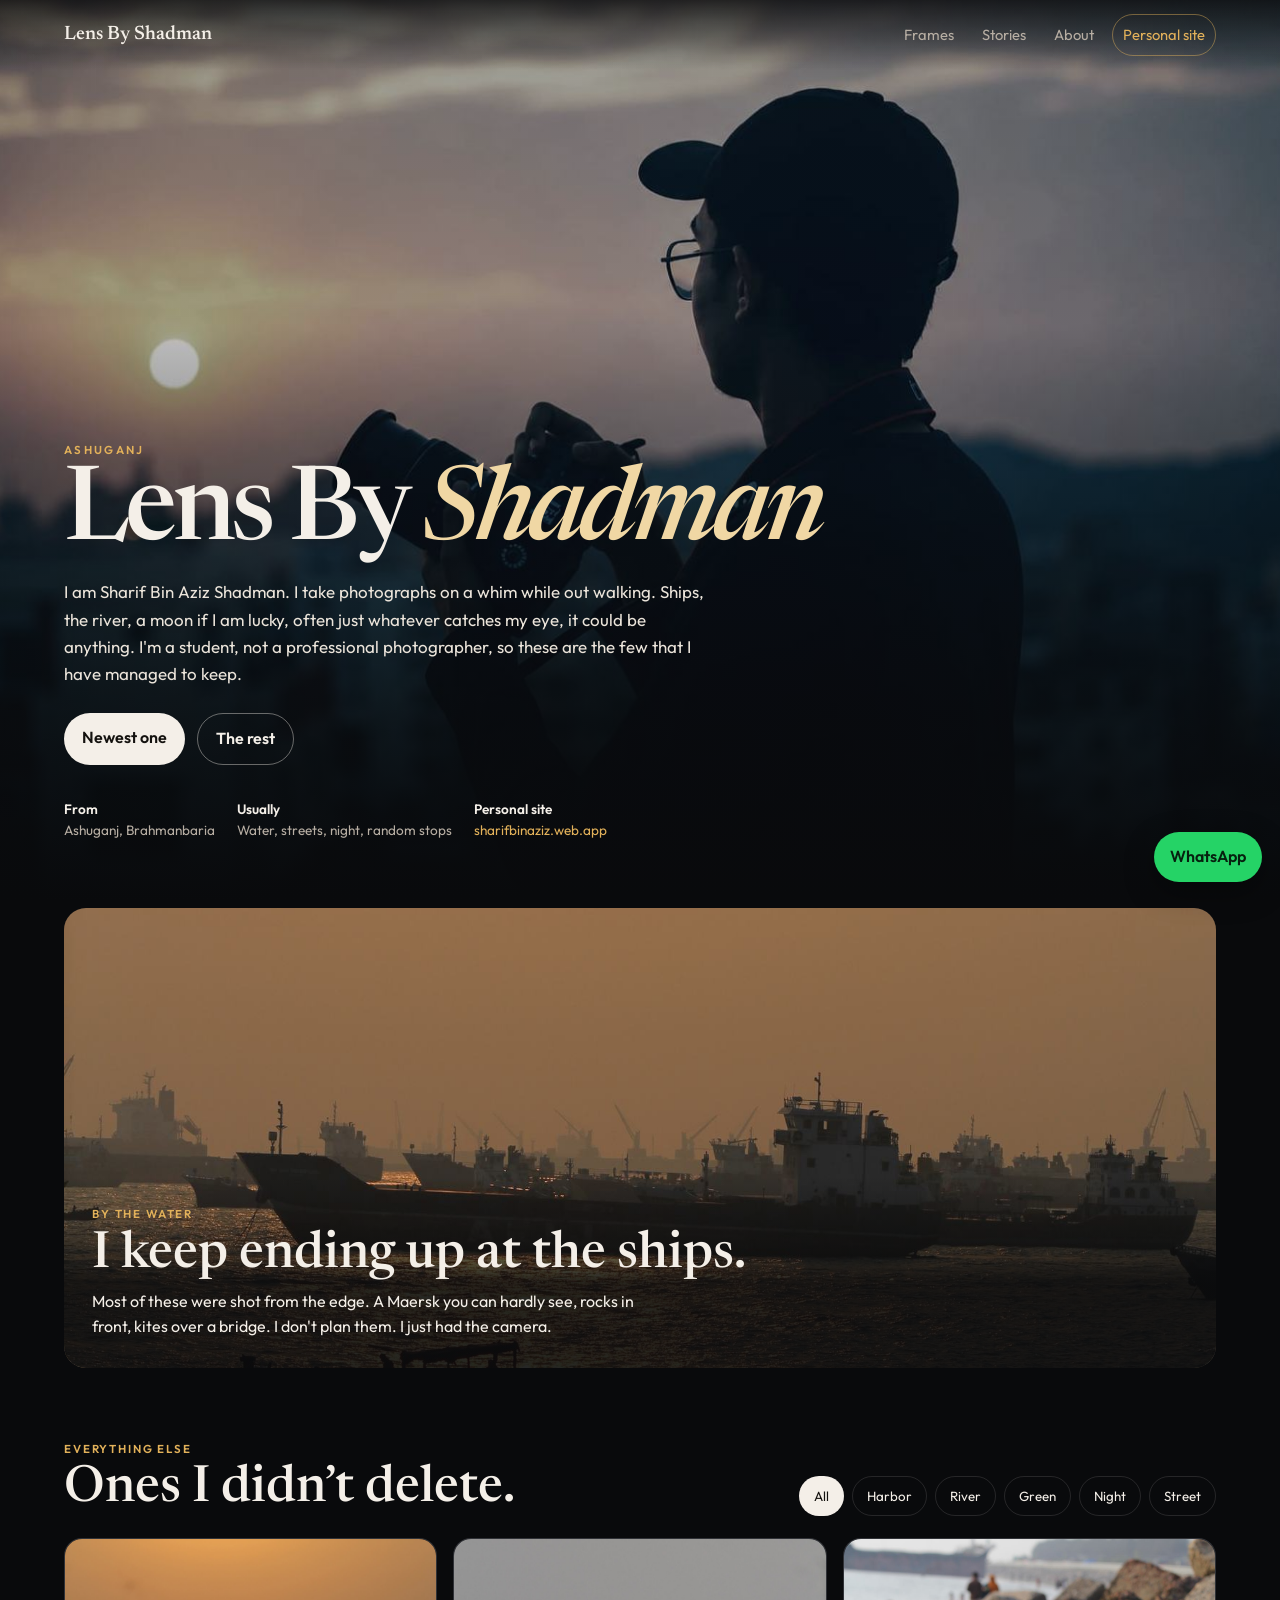
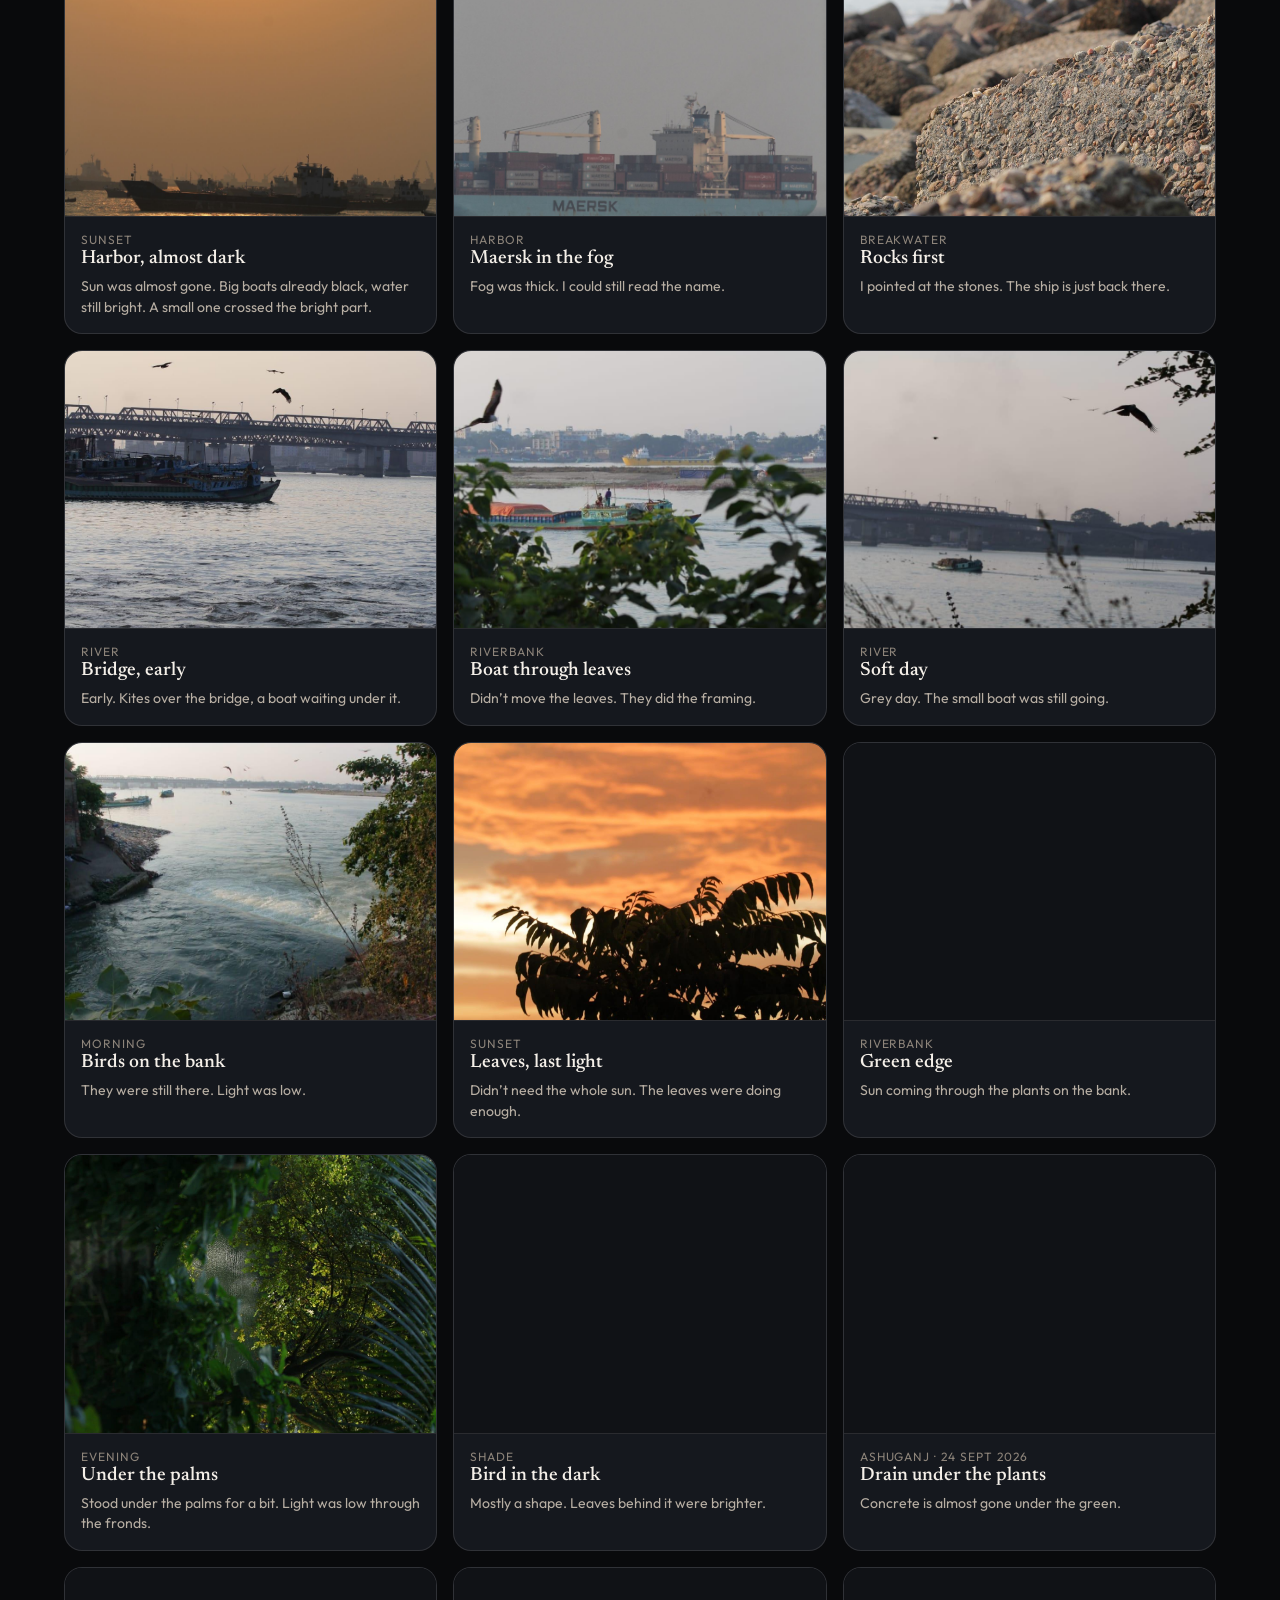
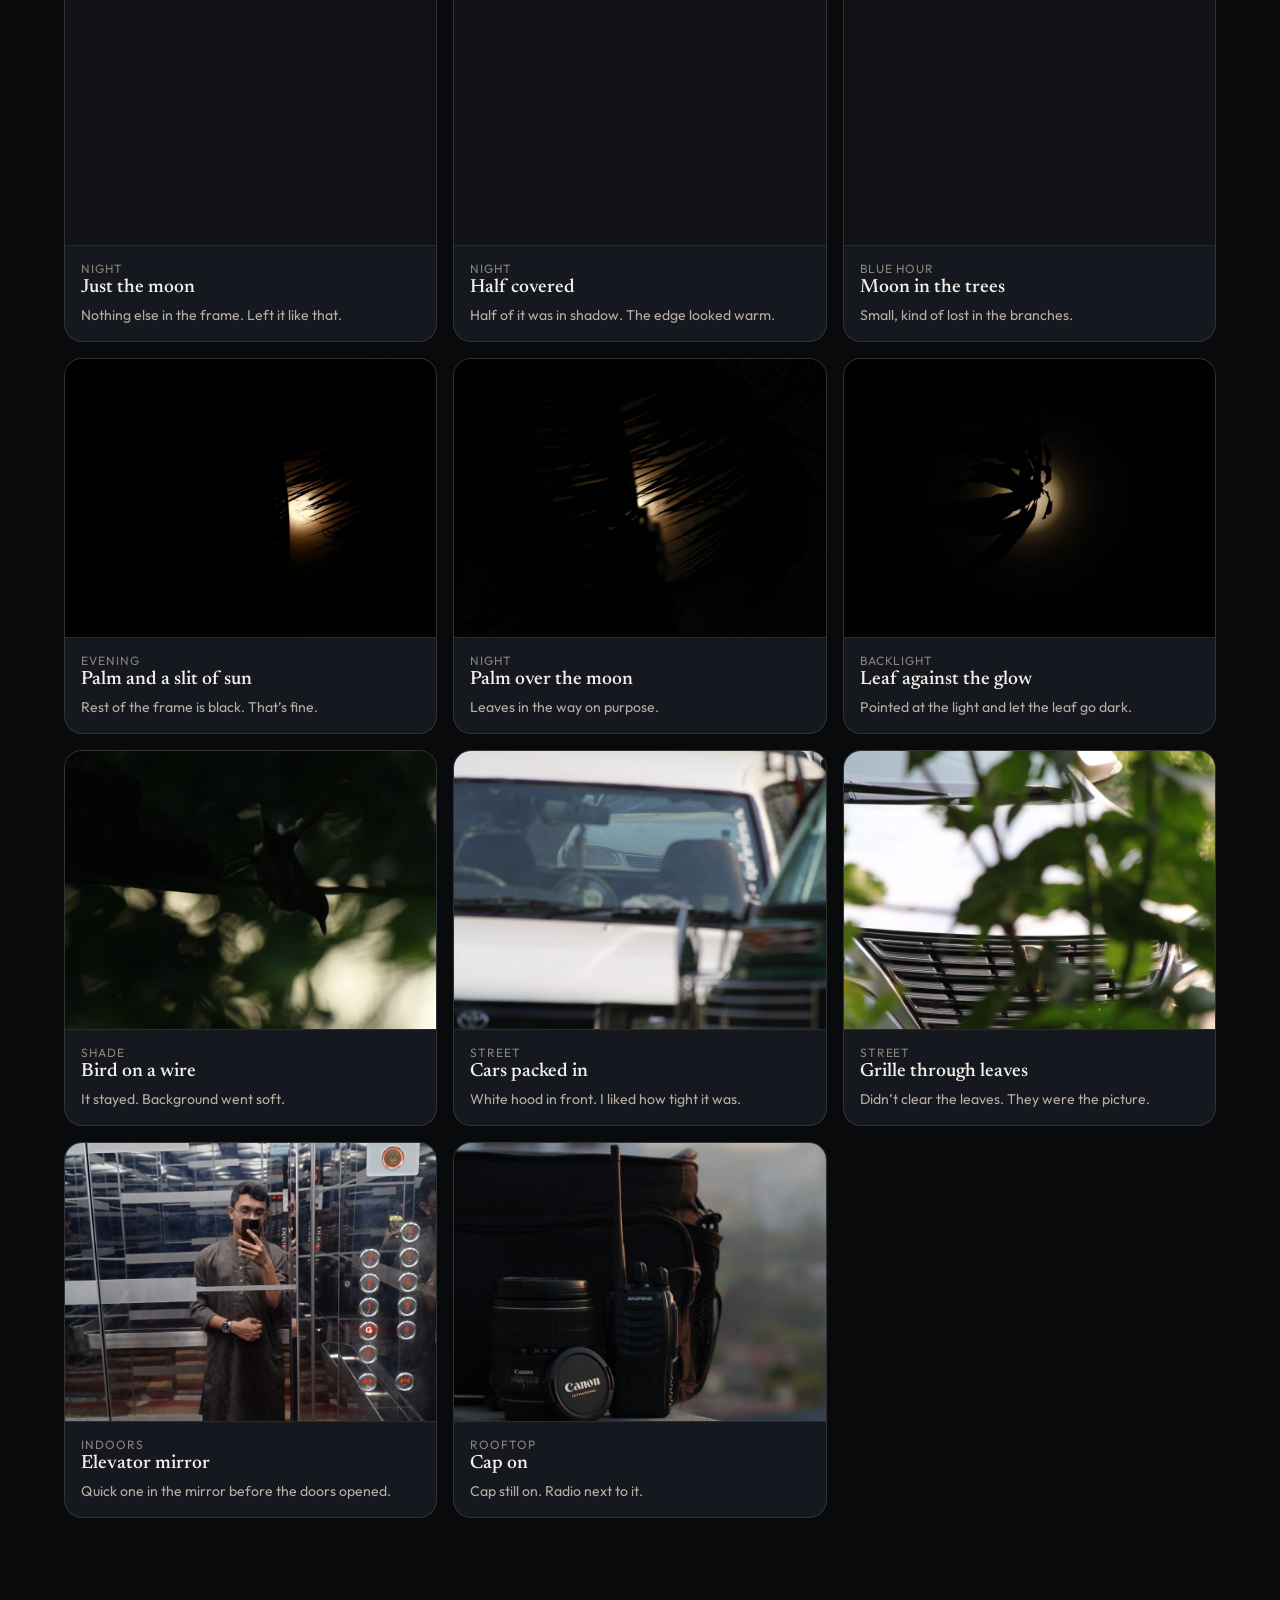
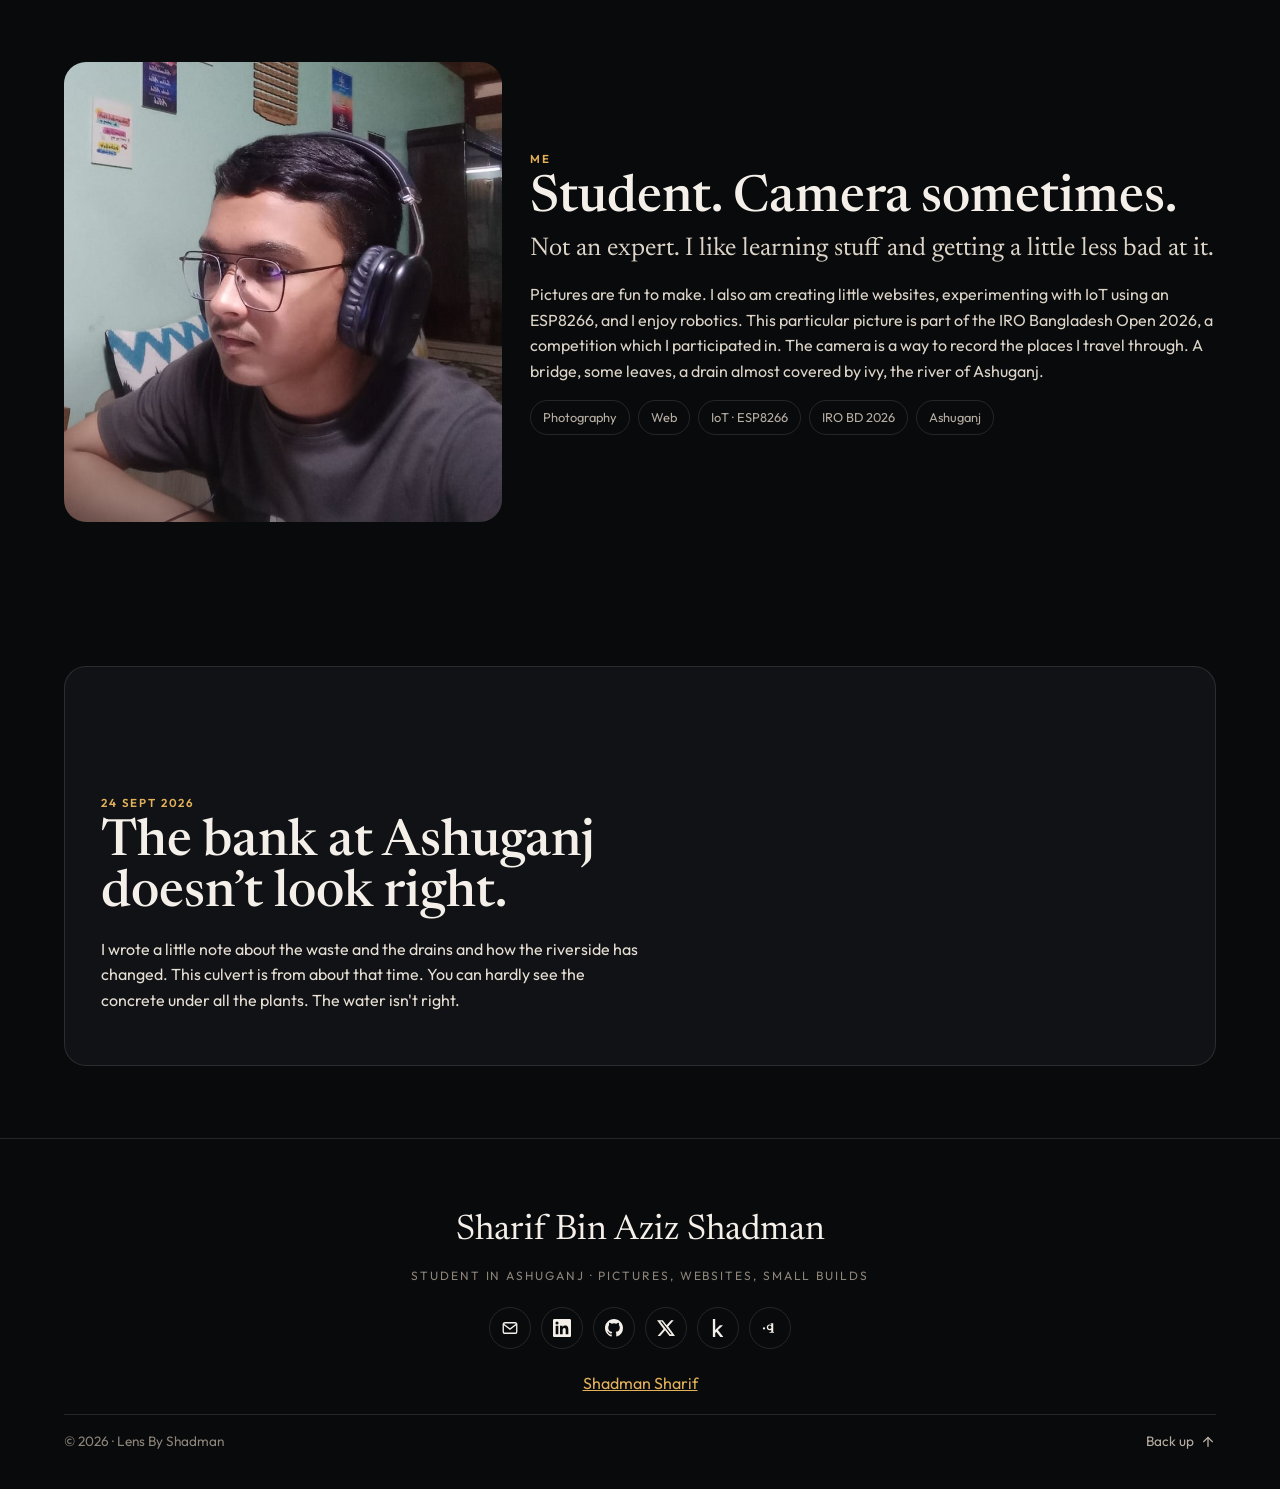
==== commit d756850e: "Update GitHub link in footer to new profile" ====
--- a/Web file/index.html
+++ b/Web file/index.html
@@ -106,7 +106,7 @@
     <ul class="site-footer__social">
       <li><a href="mailto:sha.dmanspie@gmail.com" aria-label="Email"><svg viewBox="0 0 24 24" fill="none" stroke="currentColor" stroke-width="1.8"><rect x="3" y="5" width="18" height="14" rx="2.5"></rect><path d="m3.5 7 8.5 6.5L20.5 7"></path></svg></a></li>
       <li><a href="https://www.linkedin.com/in/shadmansharif20" target="_blank" rel="noopener" aria-label="LinkedIn"><svg viewBox="0 0 24 24" fill="currentColor"><path d="M20.45 20.45h-3.55v-5.57c0-1.33-.03-3.04-1.85-3.04-1.85 0-2.14 1.45-2.14 2.94v5.67H9.35V9h3.41v1.56h.05c.48-.9 1.64-1.85 3.37-1.85 3.6 0 4.27 2.37 4.27 5.46v6.28zM5.34 7.43a2.06 2.06 0 1 1 0-4.12 2.06 2.06 0 0 1 0 4.12zM7.12 20.45H3.56V9h3.56v11.45zM22.23 0H1.77C.79 0 0 .77 0 1.73v20.54C0 23.23.79 24 1.77 24h20.45C23.2 24 24 23.23 24 22.27V1.73C24 .77 23.2 0 22.23 0z"></path></svg></a></li>
-      <li><a href="https://github.com/shadman-sharif" target="_blank" rel="noopener" aria-label="GitHub"><svg viewBox="0 0 24 24" fill="currentColor"><path d="M12 0C5.37 0 0 5.37 0 12c0 5.3 3.44 9.8 8.21 11.39.6.11.79-.26.79-.58v-2.23c-3.34.73-4.03-1.42-4.03-1.42-.55-1.39-1.33-1.76-1.33-1.76-1.09-.74.08-.73.08-.73 1.2.08 1.84 1.24 1.84 1.24 1.07 1.83 2.81 1.3 3.49 1 .11-.78.42-1.3.76-1.6-2.67-.3-5.47-1.33-5.47-5.93 0-1.31.47-2.38 1.24-3.22-.13-.3-.54-1.52.12-3.18 0 0 1-.32 3.3 1.23a11.5 11.5 0 0 1 6.01 0c2.29-1.55 3.3-1.23 3.3-1.23.65 1.66.24 2.88.12 3.18.77.84 1.23 1.91 1.23 3.22 0 4.61-2.81 5.62-5.48 5.92.43.37.82 1.1.82 2.22v3.29c0 .32.19.7.8.58A12 12 0 0 0 24 12c0-6.63-5.37-12-12-12z"></path></svg></a></li>
+      <li><a href="https://github.com/sharifbinaziz" target="_blank" rel="noopener" aria-label="GitHub"><svg viewBox="0 0 24 24" fill="currentColor"><path d="M12 0C5.37 0 0 5.37 0 12c0 5.3 3.44 9.8 8.21 11.39.6.11.79-.26.79-.58v-2.23c-3.34.73-4.03-1.42-4.03-1.42-.55-1.39-1.33-1.76-1.33-1.76-1.09-.74.08-.73.08-.73 1.2.08 1.84 1.24 1.84 1.24 1.07 1.83 2.81 1.3 3.49 1 .11-.78.42-1.3.76-1.6-2.67-.3-5.47-1.33-5.47-5.93 0-1.31.47-2.38 1.24-3.22-.13-.3-.54-1.52.12-3.18 0 0 1-.32 3.3 1.23a11.5 11.5 0 0 1 6.01 0c2.29-1.55 3.3-1.23 3.3-1.23.65 1.66.24 2.88.12 3.18.77.84 1.23 1.91 1.23 3.22 0 4.61-2.81 5.62-5.48 5.92.43.37.82 1.1.82 2.22v3.29c0 .32.19.7.8.58A12 12 0 0 0 24 12c0-6.63-5.37-12-12-12z"></path></svg></a></li>
       <li><a href="https://x.com/shadmansuiii" target="_blank" rel="noopener" aria-label="X"><svg viewBox="0 0 24 24" fill="currentColor"><path d="M18.9 1.5h3.4l-7.4 8.5L24 22.5h-7.4l-5.8-7.6-6.6 7.6H.8l8-9.1L0 1.5h7.6l5.2 6.9 6.1-6.9zm-1.2 18.9h1.9L6.4 3.4H4.4l13.3 17z"></path></svg></a></li>
       <li><a href="https://www.kaggle.com/shadmanspie" target="_blank" rel="noopener" aria-label="Kaggle"><svg viewBox="0 0 24 24" fill="currentColor"><path d="M18.83 23.86c-.02.09-.12.14-.28.14h-3.14c-.19 0-.35-.08-.49-.25l-5.18-6.59-1.45 1.37v5.11c0 .24-.12.35-.35.35H5.5c-.24 0-.35-.12-.35-.35V.35C5.15.12 5.27 0 5.5 0h2.43c.23 0 .35.12.35.35v14.34l6.2-6.27c.17-.17.33-.25.49-.25h3.24c.09 0 .17.03.22.09.05.05.07.12.05.18-.01.1-.05.17-.13.23l-6.44 6.12 6.77 8.51c.06.08.09.15.09.22z"></path></svg></a></li>
       <li><a href="https://www.fiverr.com/sha_dmanspie" target="_blank" rel="noopener" aria-label="Fiverr"><svg viewBox="0 0 24 24" fill="currentColor"><path d="M16.4 5.5h-3.87v.97h1.07v1.47a3.9 3.9 0 0 0-2.17-.68c-1.03 0-1.91.36-2.63 1.08-.73.72-1.09 1.64-1.09 2.75s.36 2.05 1.09 2.77c.72.72 1.6 1.08 2.63 1.08.83 0 1.55-.23 2.17-.68v2.52c0 .19-.08.35-.23.49-.16.13-.35.2-.58.2H11.3v.97h6.1v-.97h-1.07V5.5zM11.67 13.2c-.62 0-1.13-.21-1.55-.64-.41-.43-.62-.97-.62-1.63 0-.65.21-1.2.62-1.62.42-.43.93-.64 1.55-.64s1.13.21 1.54.64c.42.43.62.97.62 1.62 0 .66-.2 1.2-.62 1.63-.41.43-.93.64-1.54.64zM5.5 12.5A1.5 1.5 0 1 1 2.5 12.5 1.5 1.5 0 0 1 5.5 12.5z"></path></svg></a></li>
